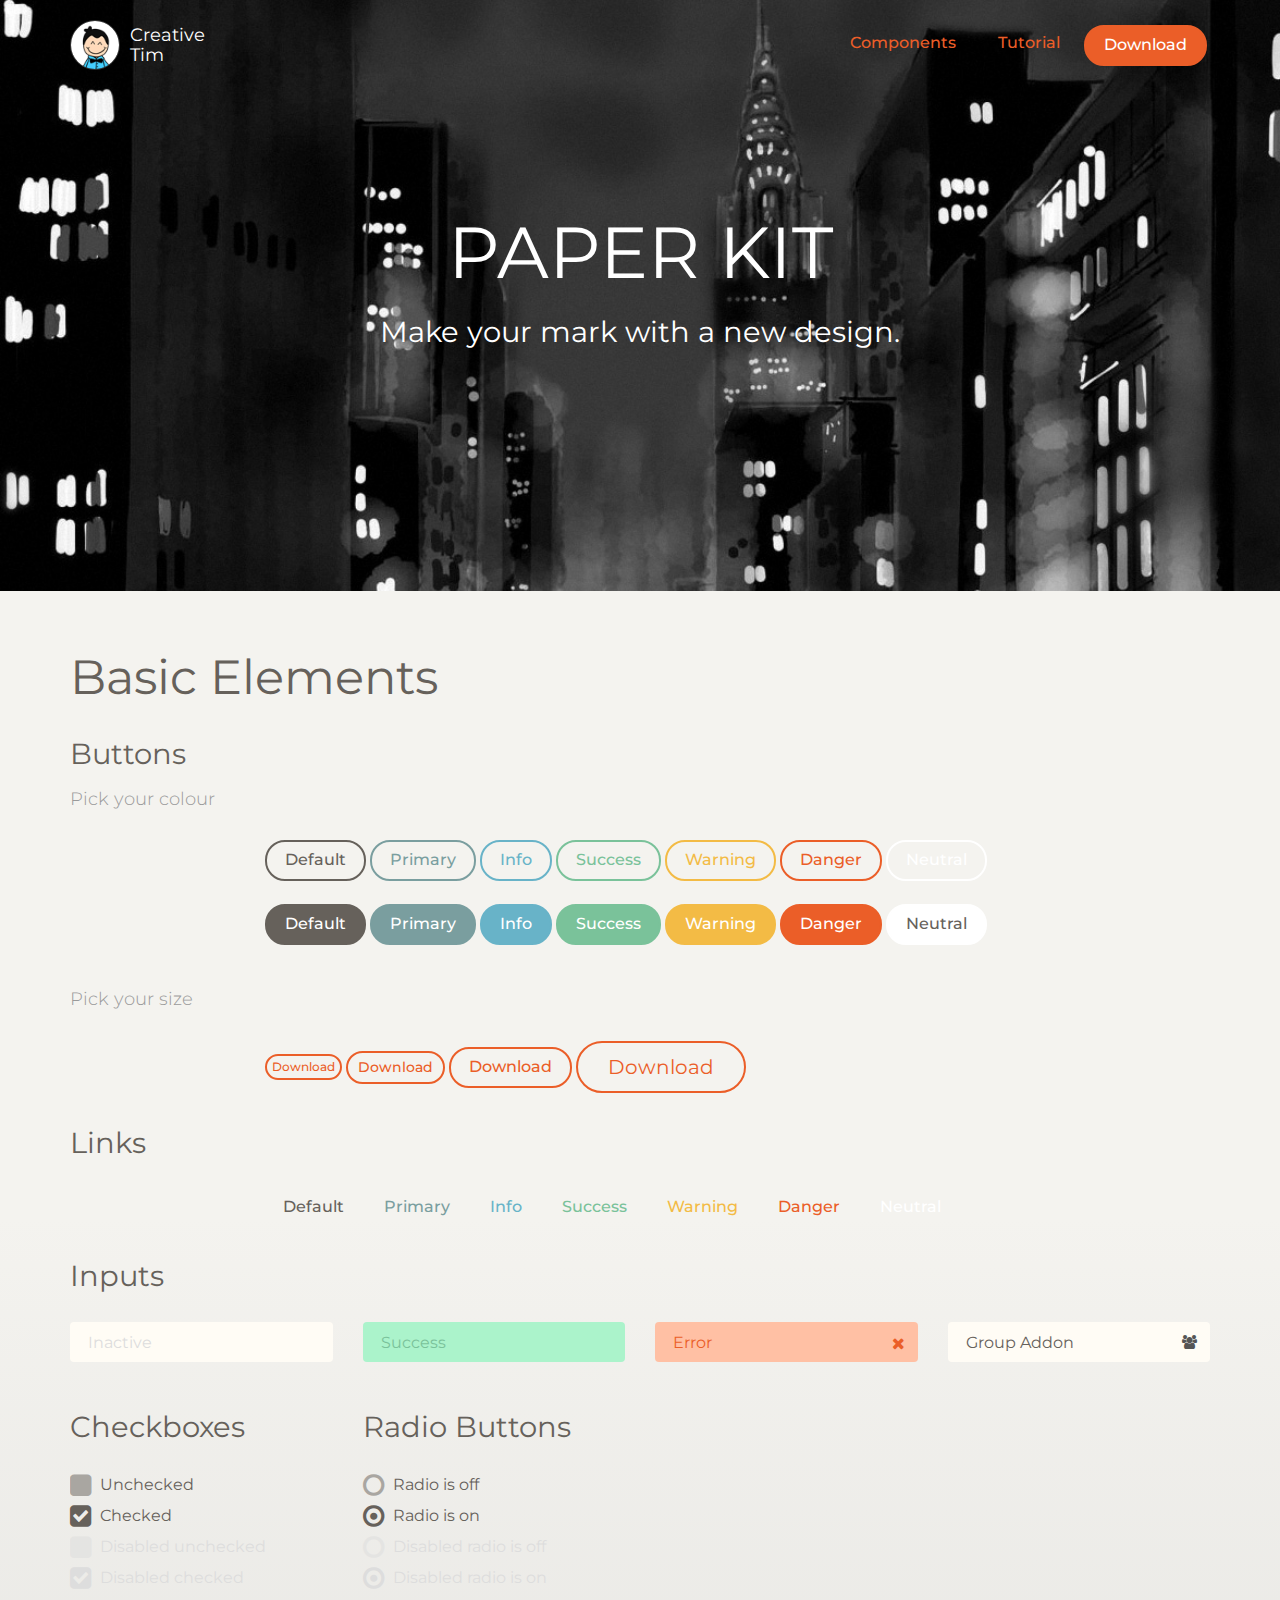
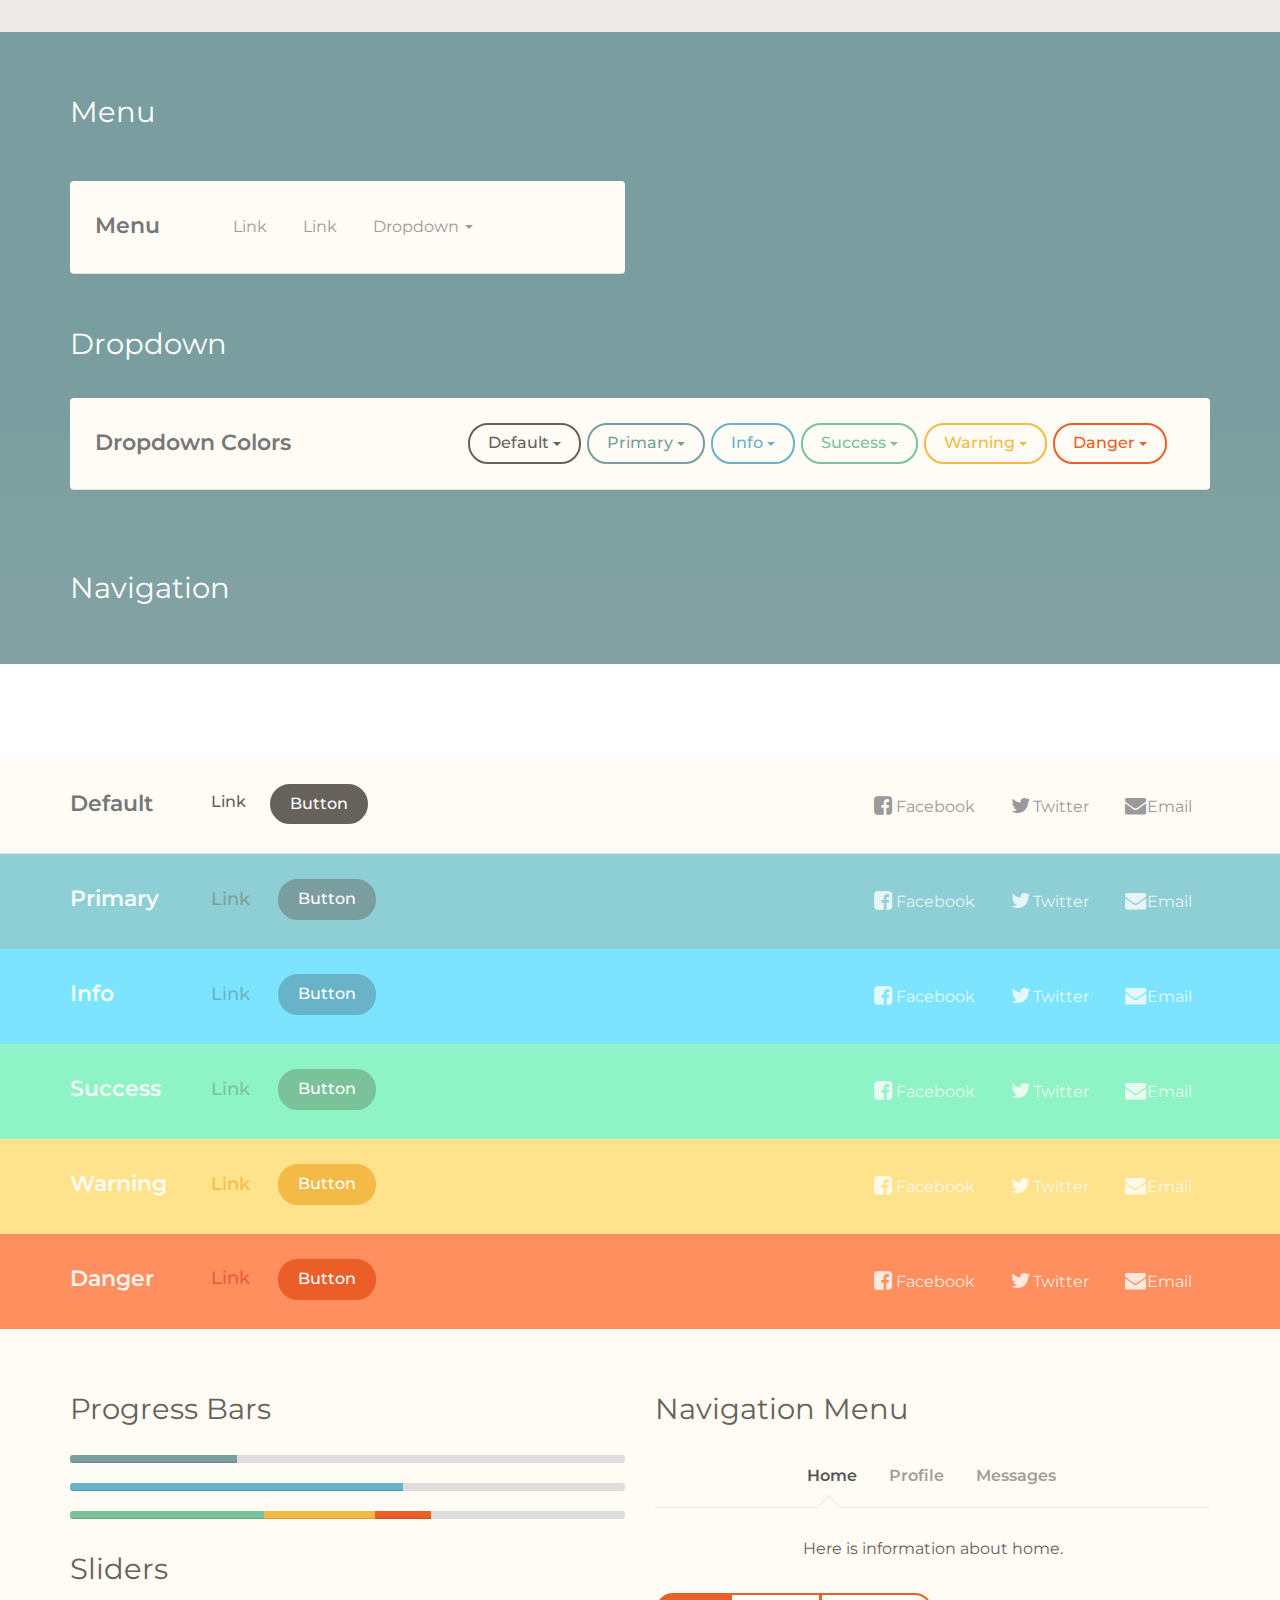
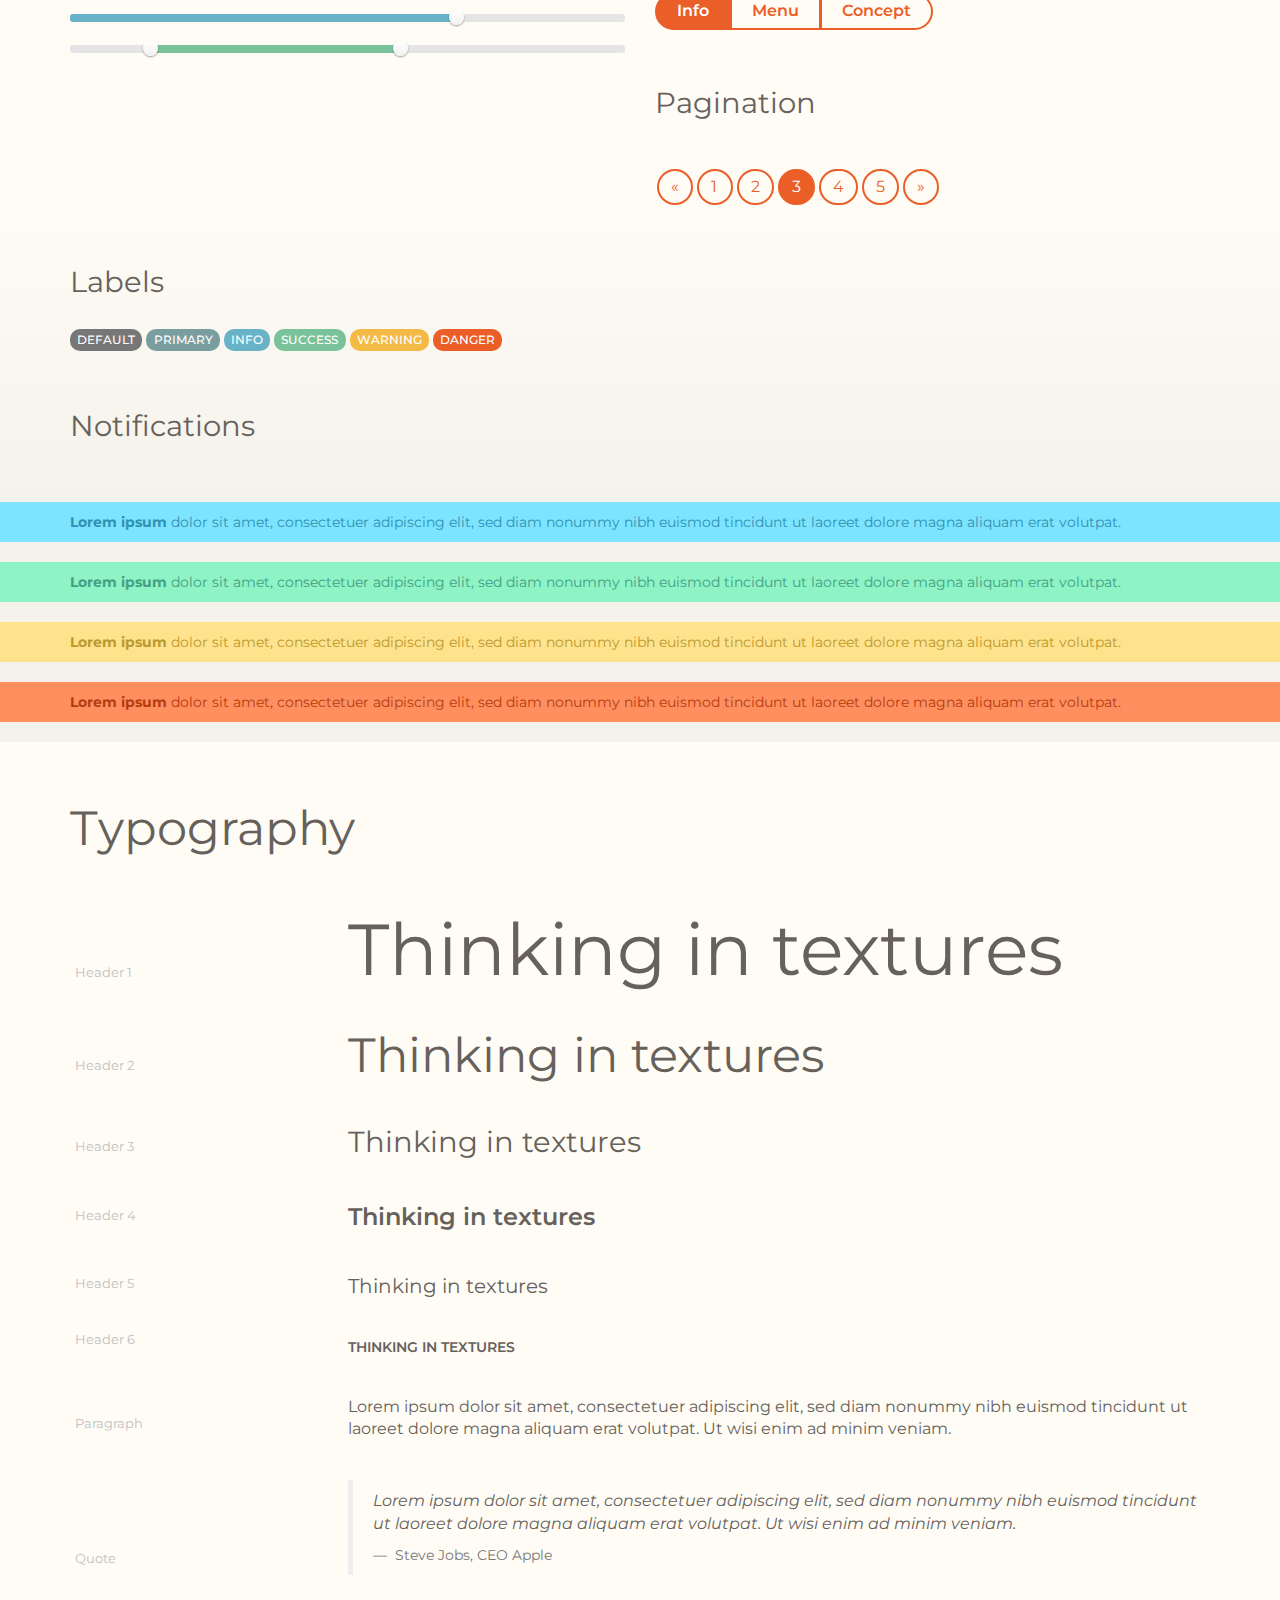
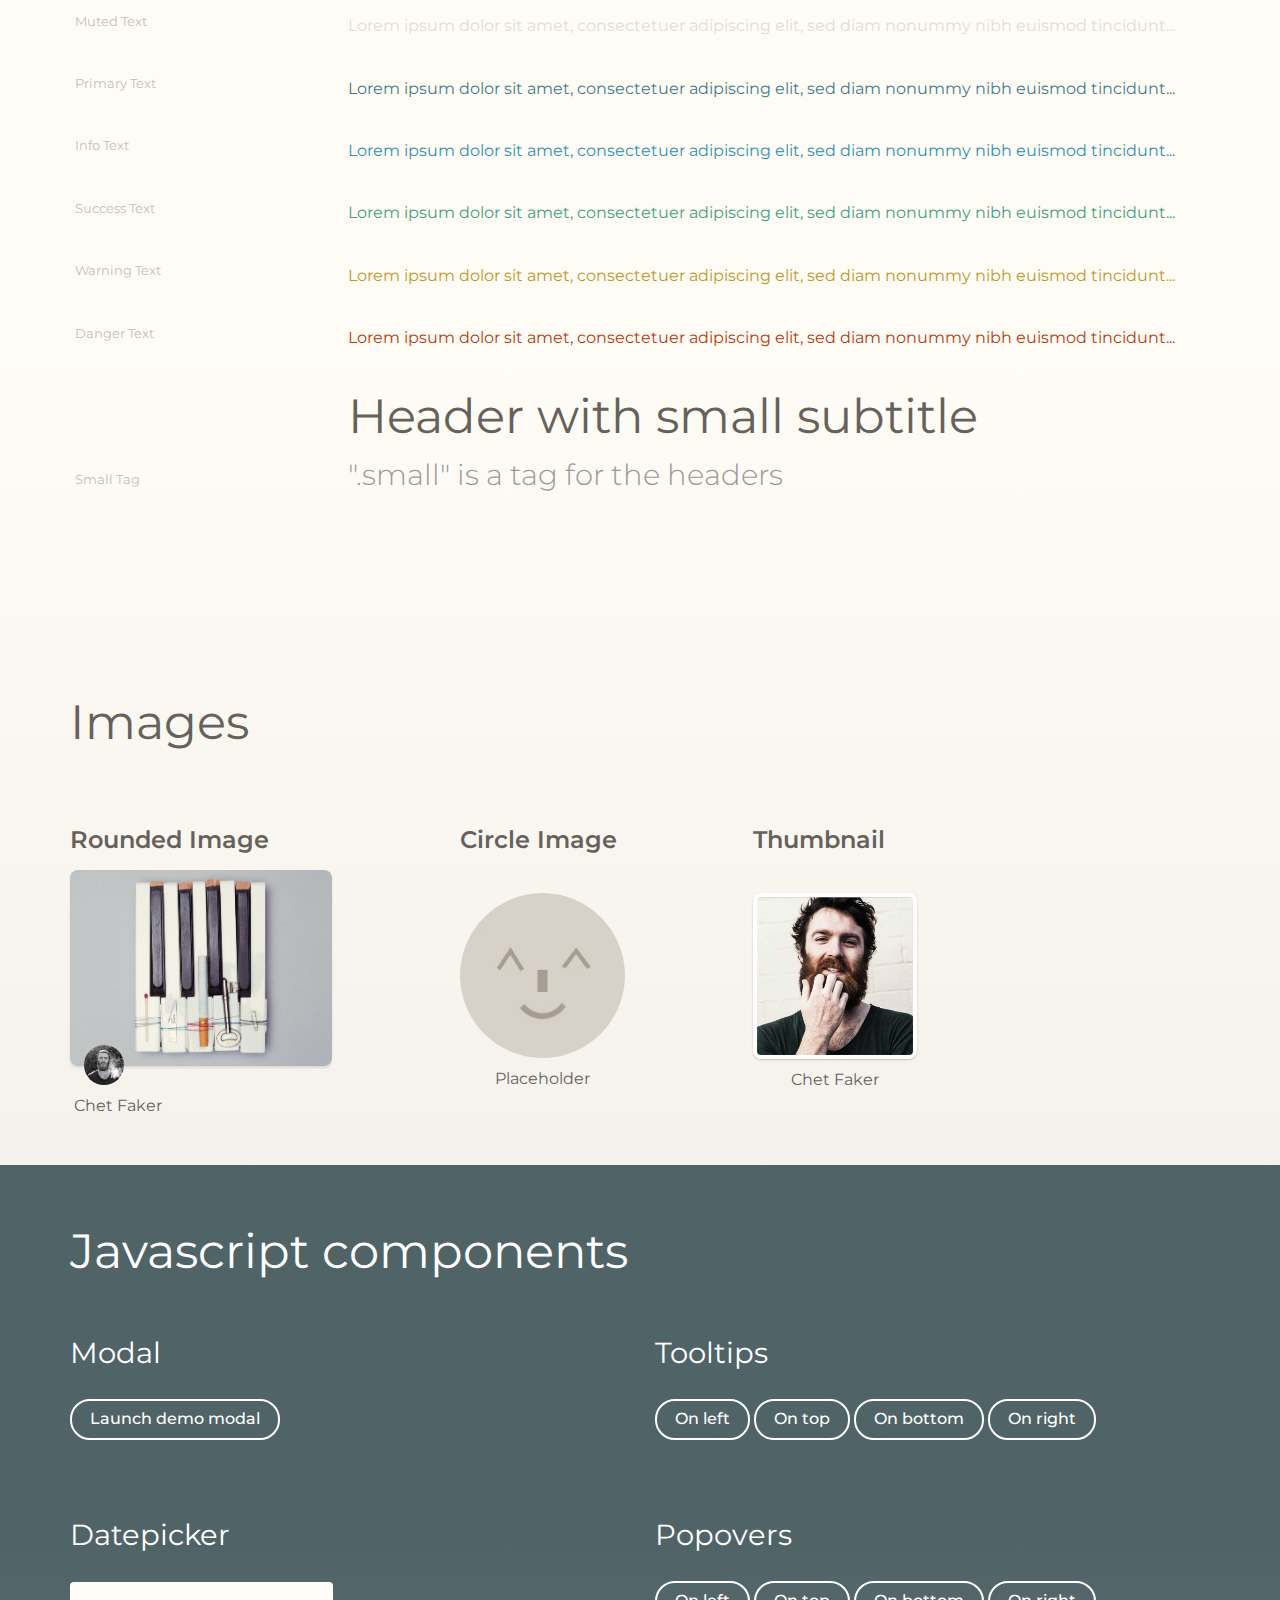
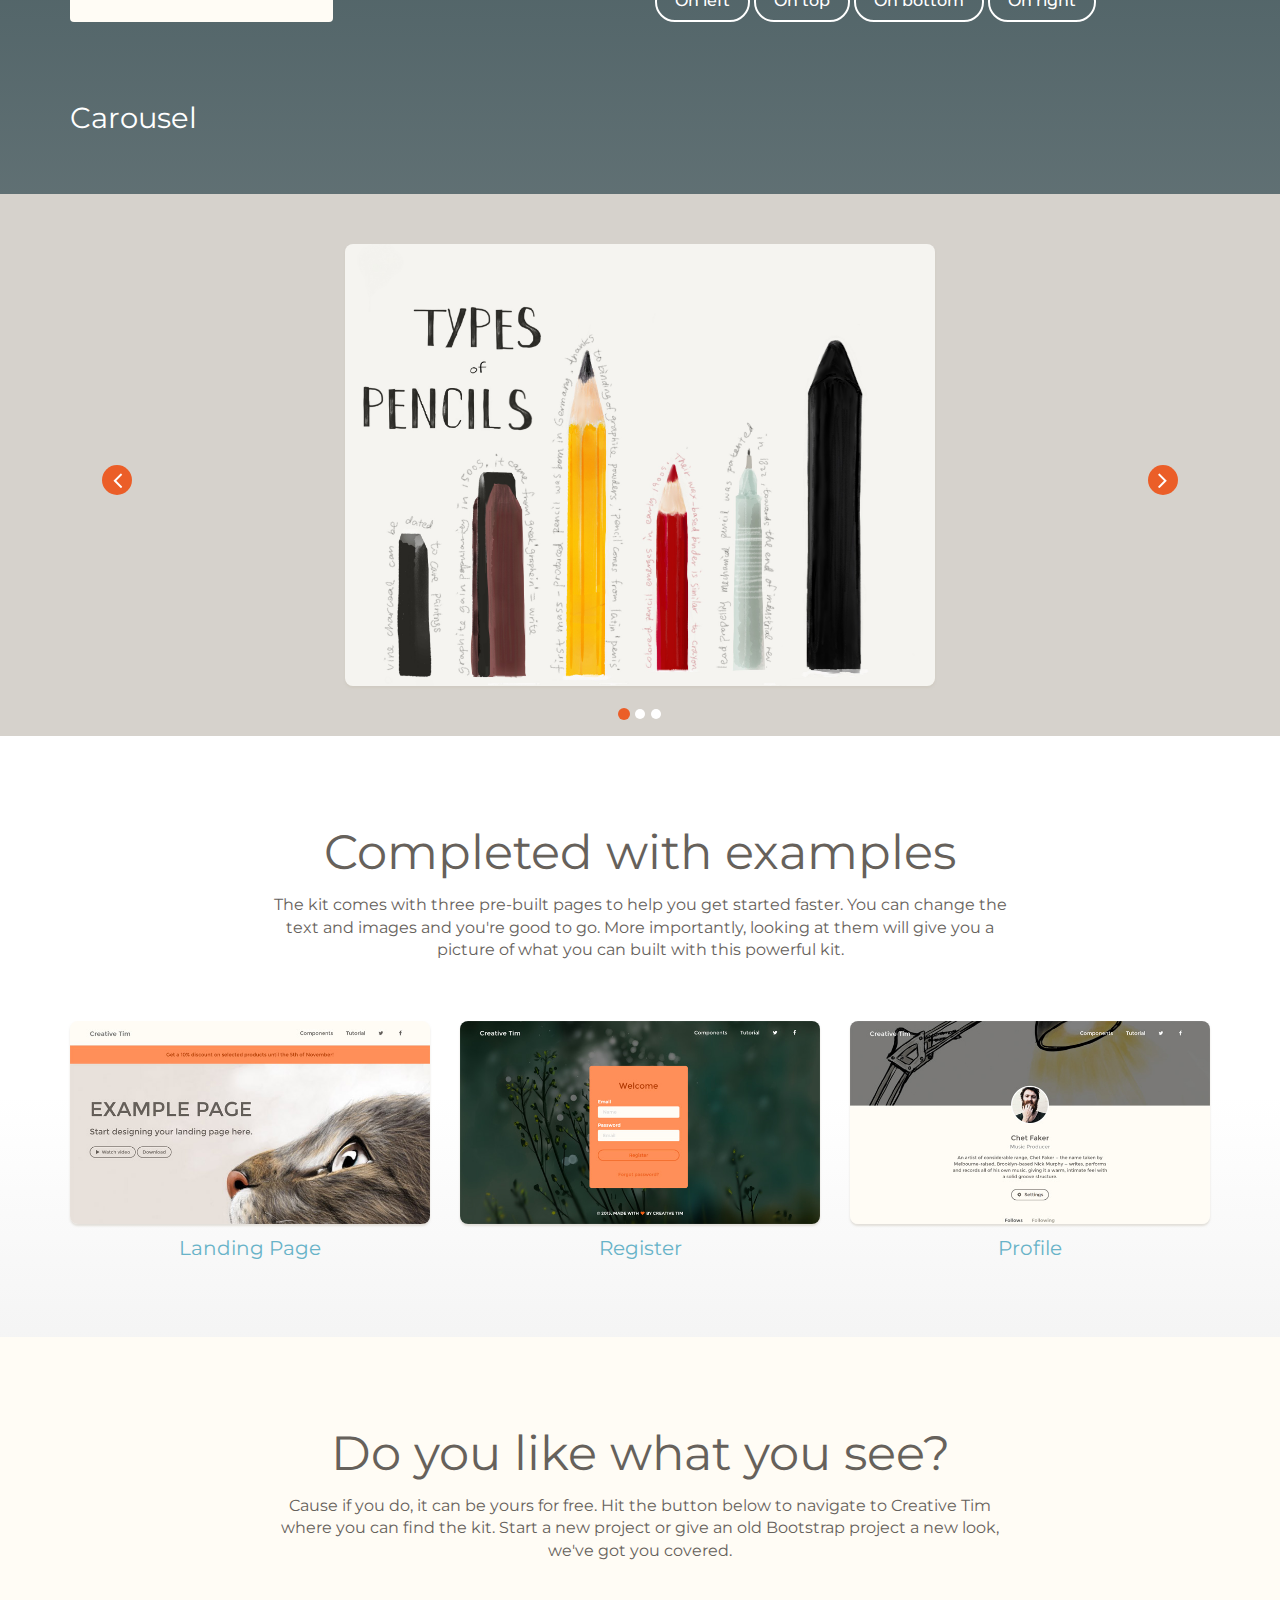
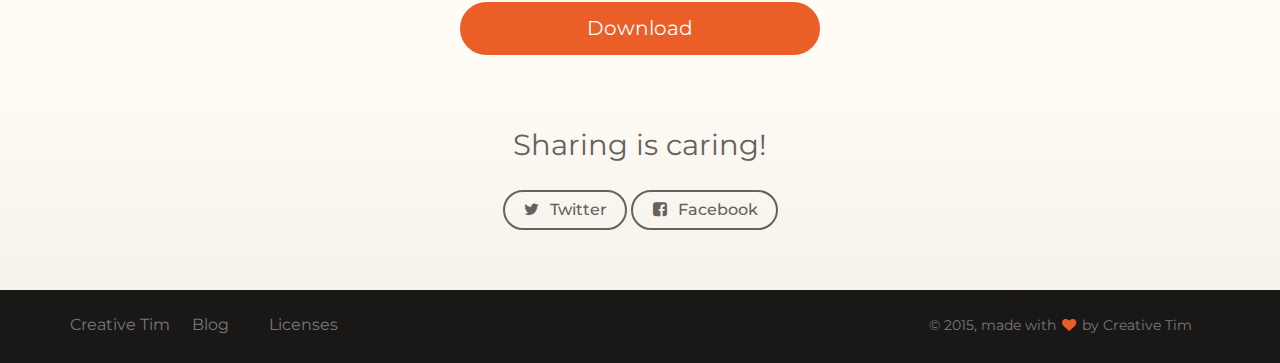
==== gg.html @ 38c0f1c1 "Add files via upload" ====
<!doctype html>
<html lang="en">
<head>
	<meta charset="utf-8" />
	<link rel="icon" type="image/png" href="assets/paper_img/favicon.ico">
	<meta http-equiv="X-UA-Compatible" content="IE=edge,chrome=1" />
	
	<title>Paper Kit by Creative Tim</title>

	<meta content='width=device-width, initial-scale=1.0, maximum-scale=1.0, user-scalable=0' name='viewport' />
    <meta name="viewport" content="width=device-width" />
    
    <link href="bootstrap3/css/bootstrap.css" rel="stylesheet" />
    <link href="assets/css/ct-paper.css" rel="stylesheet"/>
    <link href="assets/css/demo.css" rel="stylesheet" /> 
        
    <!--     Fonts and icons     -->
    <link href="http://maxcdn.bootstrapcdn.com/font-awesome/4.2.0/css/font-awesome.min.css" rel="stylesheet">
    <link href='http://fonts.googleapis.com/css?family=Montserrat' rel='stylesheet' type='text/css'>
    <link href='http://fonts.googleapis.com/css?family=Open+Sans:400,300' rel='stylesheet' type='text/css'>
      
</head>
<body>
<nav class="navbar navbar-ct-transparent" role="navigation-demo" id="demo-navbar">
  <div class="container">
    <!-- Brand and toggle get grouped for better mobile display -->
    <div class="navbar-header">
      <button type="button" class="navbar-toggle" data-toggle="collapse" data-target="#navigation-example-2">
        <span class="sr-only">Toggle navigation</span>
        <span class="icon-bar"></span>
        <span class="icon-bar"></span>
        <span class="icon-bar"></span>
      </button>
      <a href="http://www.creative-tim.com">
           <div class="logo-container">
                <div class="logo">
                    <img src="assets/paper_img/new_logo.png" alt="Creative Tim Logo">
                </div>
                <div class="brand">
                    Creative Tim
                </div>
            </div>
      </a>
    </div>

<!-- Collect the nav links, forms, and other content for toggling -->
    <div class="collapse navbar-collapse" id="navigation-example-2">
      <ul class="nav navbar-nav navbar-right">
          <li>
            <a href="components.html" class="btn btn-danger btn-simple">Components</a>
          </li>
          <li>
            <a href="tutorial.html" class="btn btn-danger btn-simple">Tutorial</a>
          </li>
          <li>
            <a href="http://www.creative-tim.com/product/paper-kit" target="_blank" class="btn btn-danger btn-fill">Download</a>
          </li>
       </ul>
    </div><!-- /.navbar-collapse -->
  </div><!-- /.container-->
</nav>         


<div class="wrapper">
    <div class="demo-header demo-header-image">
            <div class="motto">
                <h1 class="title-uppercase">Paper Kit</h1>
                <h3>Make your mark with a new design.</h3>
            </div>
    </div>
    
    <div class="main">
        <div class="section">
         <div class="container tim-container">
            <div class="tim-title">
                <h2>Basic Elements</h2>
            </div>
            
            <div id="buttons">
                    <div class="tim-title">
                        <h3>Buttons <br />
                            <small> Pick your colour </small>
                        </h3>
                    </div>
                    <div class="row">
                        <div class="col-md-8 col-md-offset-2">
                            <button href="#fakelink" class="btn">Default</button>
                            <button href="#fakelink" class="btn btn-primary">Primary</button>
                            <button href="#fakelink" class="btn btn-info">Info</button>
                            <button href="#fakelink" class="btn btn-success">Success</button>
                            <button href="#fakelink" class="btn btn-warning">Warning</button>
                            <button href="#fakelink" class="btn btn-danger">Danger</button>
                            <button href="#fakelink" class="btn btn-neutral">Neutral</button>
                        </div>
                    </div>
                    <br />
                    <div class="row">
                        <div class="col-md-8 col-md-offset-2">
                            <button href="#fakelink" class="btn btn-fill">Default</button>
                            <button href="#fakelink" class="btn btn-fill btn-primary">Primary</button>
                            <button href="#fakelink" class="btn btn-fill btn-info">Info</button>
                            <button href="#fakelink" class="btn btn-fill btn-success">Success</button>
                            <button href="#fakelink" class="btn btn-fill btn-warning">Warning</button>
                            <button href="#fakelink" class="btn btn-fill btn-danger">Danger</button>
                            <button href="#fakelink" class="btn btn-fill btn-neutral">Neutral</button>
                        </div>
                    </div>
                    <div class="tim-title">
                        <h3><small>Pick your size</small></h3>
                    </div>
                    <div class="row">
                        <div class="col-md-8 col-md-offset-2">
                            <button href="#fakelink" class="btn btn-danger btn-xs">Download</button>
                            <button href="#fakelink" class="btn btn-danger btn-sm">Download</button>
                            <button href="#fakelink" class="btn btn-danger">Download</button>
                            <button href="#fakelink" class="btn btn-danger btn-lg">Download</button>
                        </div>
                    </div>
                    <div class="tim-title">
                        <h3>Links</h3>
                    </div>
                    <div class="row">
                        <div class="col-md-8 col-md-offset-2">
                            <button href="#fakelink" class="btn btn-simple">Default</button>
                            <button href="#fakelink" class="btn btn-simple btn-primary">Primary</button>
                            <button href="#fakelink" class="btn btn-simple btn-info">Info</button>
                            <button href="#fakelink" class="btn btn-simple btn-success">Success</button>
                            <button href="#fakelink" class="btn btn-simple btn-warning">Warning</button>
                            <button href="#fakelink" class="btn btn-simple btn-danger">Danger</button>
                            <button href="#fakelink" class="btn btn-simple btn-neutral">Neutral</button>
                        </div>
                    </div>              
            </div>
        <!-- end buttons div -->
        
            <div id="inputs">
                <div class="tim-title">
                    <h3>Inputs</h3>
                </div>
                
                 <div class="row">
                        <div class="col-sm-3">
                    	<div class="form-group">
            	        	<input type="text" value="" placeholder="Inactive" class="form-control" />
                    	</div>          
                    </div>
                    <div class="col-sm-3">
                      <div class="form-group has-success">
                        <input type="text" value="Success" class="form-control" />
                      </div>
                    </div>
                    
                    <div class="col-sm-3">
                      <div class="form-group has-error has-feedback">
                        <input type="text" value="Error" class="form-control" />
                        <span class="fa fa-times form-control-feedback"></span>
                      </div>
                    </div>
        
                    <div class="col-sm-3">
                    	<div class="input-group">
                    	<!-- 	   Since the css properties cannot check the previous sibling of an element and for the design consistency we recommend to use the "input-group-addon" after the "form-control" like in this example -->
                          <input type="text" value="Group Addon" class="form-control">
                          <span class="input-group-addon"><i class="fa fa-group"></i></span>
                        </div>       
                    </div>
                  </div> <!-- end row -->

                <div class="row">
                    <div class="col-sm-3">
                        <div class="tim-title">
                            <h3>Checkboxes</h3>
                        </div>
                        
                          <label class="checkbox" for="checkbox1">
                            <input type="checkbox" value="" id="checkbox1" data-toggle="checkbox">
                            Unchecked
                          </label>
                          <label class="checkbox" for="checkbox2">
                            <input type="checkbox" value="" id="checkbox2" data-toggle="checkbox" checked>
                            Checked
                          </label>
                          <label class="checkbox" for="checkbox3">
                            <input type="checkbox" value="" id="checkbox3" data-toggle="checkbox" disabled>
                            Disabled unchecked
                          </label>
                          <label class="checkbox" for="checkbox4">
                            <input type="checkbox" value="" id="checkbox4" data-toggle="checkbox" disabled checked>
                            Disabled checked
                          </label>
                    </div>
                    
                    <div class="col-sm-3">
                        <div class="tim-title">
                            <h3>Radio Buttons</h3>
                        </div>
                        
                           <label class="radio">
                            <input type="radio" name="optionsRadios" data-toggle="radio" id="optionsRadios1" value="option1">
                            <i></i>Radio is off
                          </label>
                          <label class="radio">
                            <input type="radio" name="optionsRadios" data-toggle="radio" id="optionsRadios2" value="option1" checked>
                            <i></i>Radio is on
                          </label>
                
                          <label class="radio">
                            <input type="radio" name="optionsRadiosDisabled" data-toggle="radio" id="optionsRadios3" value="option2" disabled>
                            <i></i>Disabled radio is off
                          </label>
                          <label class="radio">
                            <input type="radio" name="optionsRadiosDisabled" data-toggle="radio" id="optionsRadios4" value="option2" checked disabled>
                            <i></i>Disabled radio is on
                          </label>
                        
                    </div>      
                </div><!--  end row -->
        
            </div><!--  end inputs -->
            
         </div>
        </div>
    </div>
    
    <div class="section section-light-blue">
            <div class="container">
                <div id="menu-dropdown">
                <div class="row">
                    <div class="col-md-6">
                        <div class="tim-title">
                            <h3>Menu</h3>
                        </div>
                        <br>
                    
                        <div id="navbar">
                            <nav class="navbar navbar-default">
                              <div class="container-fluid">
                                <!-- Brand and toggle get grouped for better mobile display -->
                                <div class="navbar-header">
                                  <button type="button" class="navbar-toggle" data-toggle="collapse" data-target="#bs-example-navbar-collapse-1">
                                    <span class="sr-only">Toggle navigation</span>
                                    <span class="icon-bar"></span>
                                    <span class="icon-bar"></span>
                                    <span class="icon-bar"></span>
                                  </button>
                                  <a class="navbar-brand" href="#">Menu</a>
                                </div>
                            
                                <!-- Collect the nav links, forms, and other content for toggling -->
                                <div class="collapse navbar-collapse" id="bs-example-navbar-collapse-1">
                                  <ul class="nav navbar-nav">
                                    <li class="active"><a href="#">Link</a></li>
                                    <li><a href="#">Link</a></li>
                                    <li class="dropdown">
                                      <a href="#" class="dropdown-toggle" data-toggle="dropdown">Dropdown <b class="caret"></b></a>
<!--                                  You can add classes for different colours on the next element -->
                                      <ul class="dropdown-menu dropdown-menu-right">
                                        <li class="dropdown-header">Dropdown header</li>
                                        <li><a href="#">Action</a></li>
                                        <li><a href="#">Another action</a></li>
                                        <li><a href="#">Something else here</a></li>
                                        <li class="divider"></li>
                                        <li><a href="#">Separated link</a></li>
                                        <li class="divider"></li>
                                        <li><a href="#">One more separated link</a></li>
                                      </ul>
                                    </li>
                                  </ul>
                                </div><!-- /.navbar-collapse -->
                              </div><!-- /.container-fluid -->
                            </nav>
                        
                        </div><!--  end navbar -->

                    </div>
                    <div class="col-md-6">
                    </div>
                </div> <!-- end row -->
                
                <div class="tim-title">
                    <h3>Dropdown</h3>
                    <br />
                        <div id="navbar-dropdown">
                            <nav class="navbar navbar-default">
                              <div class="container-fluid">
                                <!-- Brand and toggle get grouped for better mobile display -->
                                <div class="navbar-header">
                                  <button type="button" class="navbar-toggle" data-toggle="collapse" data-target="#bs-example-navbar-collapse-1">
                                    <span class="sr-only">Toggle navigation</span>
                                    <span class="icon-bar"></span>
                                    <span class="icon-bar"></span>
                                    <span class="icon-bar"></span>
                                  </button>
                                  <a class="navbar-brand" href="#">Dropdown Colors</a>
                                </div>
                            
                                <!-- Collect the nav links, forms, and other content for toggling -->
                                <div class="collapse navbar-collapse" id="bs-example-navbar-collapse-1">
                                  <ul class="nav navbar-nav pull-right">
<!--                                       default dropdown -->
                                    <li class="dropdown">
                                      <buttonn href="#" class="dropdown-toggle btn" data-toggle="dropdown">Default <b class="caret"></b></button>
<!--                                  You can add classes for different colours on the next element -->
                                      <ul class="dropdown-menu dropdown-menu-right">
                                        <li class="dropdown-header">Dropdown header</li>
                                        <li><a href="#">Action</a></li>
                                        <li><a href="#">Another action</a></li>
                                        <li><a href="#">Something else here</a></li>
                                        <li class="divider"></li>
                                        <li><a href="#">Separated link</a></li>
                                        <li class="divider"></li>
                                        <li><a href="#">One more separated link</a></li>
                                      </ul>
                                    </li>
<!--                                       primary dropdown -->
                                    <li class="dropdown">
                                      <button href="#" class="dropdown-toggle btn btn-primary" data-toggle="dropdown">Primary <b class="caret"></b></button>
<!--                                  You can add classes for different colours on the next element -->
                                      <ul class="dropdown-menu dropdown-primary dropdown-menu-right">
                                        <li class="dropdown-header">Dropdown header</li>
                                        <li><a href="#">Action</a></li>
                                        <li><a href="#">Another action</a></li>
                                        <li><a href="#">Something else here</a></li>
                                        <li class="divider"></li>
                                        <li><a href="#">Separated link</a></li>
                                        <li class="divider"></li>
                                        <li><a href="#">One more separated link</a></li>
                                      </ul>
                                    </li>
<!--                                       info dropdown -->
                                    <li class="dropdown">
                                      <button href="#" class="dropdown-toggle btn btn-info" data-toggle="dropdown">Info <b class="caret"></b></button>
<!--                                  You can add classes for different colours on the next element -->
                                      <ul class="dropdown-menu dropdown-info dropdown-menu-right">
                                        <li class="dropdown-header">Dropdown header</li>
                                        <li><a href="#">Action</a></li>
                                        <li><a href="#">Another action</a></li>
                                        <li><a href="#">Something else here</a></li>
                                        <li class="divider"></li>
                                        <li><a href="#">Separated link</a></li>
                                        <li class="divider"></li>
                                        <li><a href="#">One more separated link</a></li>
                                      </ul>
                                    </li>
<!--                                       success dropdown -->
                                    <li class="dropdown">
                                      <button href="#" class="dropdown-toggle btn btn-success" data-toggle="dropdown">Success <b class="caret"></b></button>
<!--                                  You can add classes for different colours on the next element -->
                                      <ul class="dropdown-menu dropdown-success dropdown-menu-right">
                                        <li class="dropdown-header">Dropdown header</li>
                                        <li><a href="#">Action</a></li>
                                        <li><a href="#">Another action</a></li>
                                        <li><a href="#">Something else here</a></li>
                                        <li class="divider"></li>
                                        <li><a href="#">Separated link</a></li>
                                        <li class="divider"></li>
                                        <li><a href="#">One more separated link</a></li>
                                      </ul>
                                    </li>
<!--                                       warning dropdown -->
                                    <li class="dropdown">
                                      <button href="#" class="dropdown-toggle btn btn-warning" data-toggle="dropdown">Warning <b class="caret"></b></button>
<!--                                  You can add classes for different colours on the next element -->
                                      <ul class="dropdown-menu dropdown-warning dropdown-menu-right">
                                        <li class="dropdown-header">Dropdown header</li>
                                        <li><a href="#">Action</a></li>
                                        <li><a href="#">Another action</a></li>
                                        <li><a href="#">Something else here</a></li>
                                        <li class="divider"></li>
                                        <li><a href="#">Separated link</a></li>
                                        <li class="divider"></li>
                                        <li><a href="#">One more separated link</a></li>
                                      </ul>
                                    </li>
<!--                                       danger dropdown -->
                                    <li class="dropdown">
                                      <button href="#" class="dropdown-toggle btn btn-danger" data-toggle="dropdown">Danger <b class="caret"></b></button>
<!--                                  You can add classes for different colours on the next element -->
                                      <ul class="dropdown-menu dropdown-danger dropdown-menu-right">
                                        <li class="dropdown-header">Dropdown header</li>
                                        <li><a href="#">Action</a></li>
                                        <li><a href="#">Another action</a></li>
                                        <li><a href="#">Something else here</a></li>
                                        <li class="divider"></li>
                                        <li><a href="#">Separated link</a></li>
                                        <li class="divider"></li>
                                        <li><a href="#">One more separated link</a></li>
                                      </ul>
                                    </li>                                    
                                    
                                  </ul>
                                </div><!-- /.navbar-collapse -->
                              </div><!-- /.container-fluid -->
                            </nav>
                        
                        </div><!--  end navbar -->
                </div>
                <br />
                <div class="tim-title">
                    <h3>Navigation</h3>
                </div>
            </div> <!-- end menu-dropdown -->

            </div>                  
    </div>
</div>
    <div id="navbar-full">
        <div id="navbar">
            <div class="navigation-example">
<!--                 transparent navbar -->
                <nav class="navbar navbar-ct-transparent" role="navigation-demo">
                  <div class="container">
                    <!-- Brand and toggle get grouped for better mobile display -->
                    <div class="navbar-header">
                      <button type="button" class="navbar-toggle" data-toggle="collapse" data-target="#navigation-example-2">
                        <span class="sr-only">Toggle navigation</span>
                        <span class="icon-bar"></span>
                        <span class="icon-bar"></span>
                        <span class="icon-bar"></span>
                      </button>
                      <a class="navbar-brand" href="#">Transparent</a>
                    </div>
                
                <!-- Collect the nav links, forms, and other content for toggling -->
                    <div class="collapse navbar-collapse" id="navigation-example-2">
                      <ul class="nav navbar-nav navbar-right">
                            <li>
                                <a href="#">
                                    <i class="fa fa-facebook-square"></i>
                                    Facebook
                                </a>
                            </li>
                            <li>
                                <a href="#">
                                    <i class="fa fa-twitter"></i>
                                    Twitter
                                </a>
                            </li>
                            <li>
                                <a href="#">
                                    <i class="fa fa-envelope"></i> 
                                    Email
                                </a>
                            </li>
                       </ul>
                    </div><!-- /.navbar-collapse -->
                  </div><!-- /.container-->
                </nav> 
                     
<!--                  default navbar -->
                <nav class="navbar navbar-default" role="navigation-demo">
                  <div class="container">
                    <!-- Brand and toggle get grouped for better mobile display -->
                    <div class="navbar-header">
                      <button type="button" class="navbar-toggle" data-toggle="collapse" data-target="#navigation-example-2">
                        <span class="sr-only">Toggle navigation</span>
                        <span class="icon-bar"></span>
                        <span class="icon-bar"></span>
                        <span class="icon-bar"></span>
                      </button>
                      <a class="navbar-brand" href="#">Default</a>
                    </div>
                
                <!-- Collect the nav links, forms, and other content for toggling -->
                    <div class="collapse navbar-collapse" id="navigation-example-2">
                      <ul class="nav navbar-nav">
                        <li>
                            <a href="#" class="btn btn-simple">Link</a>
                        </li>
                        <li>
                            <a href="#" target="_blank" class="btn btn-fill">Button</a>
                        </li>
                      </ul>
                      <ul class="nav navbar-nav navbar-right">
                            <li>
                                <a href="#">
                                    <i class="fa fa-facebook-square"></i>
                                    Facebook
                                </a>
                            </li>
                            <li>
                                <a href="#">
                                    <i class="fa fa-twitter"></i>
                                    Twitter
                                </a>
                            </li>
                            <li>
                                <a href="#">
                                    <i class="fa fa-envelope"></i> 
                                    Email
                                </a>
                            </li>
                       </ul>
                    </div><!-- /.navbar-collapse -->
                  </div><!-- /.container-->
                </nav>         
   
<!--                  primary navbar -->
                <nav class="navbar navbar-ct-primary" role="navigation-demo">
                  <div class="container">
                    <!-- Brand and toggle get grouped for better mobile display -->
                    <div class="navbar-header">
                      <button type="button" class="navbar-toggle" data-toggle="collapse" data-target="#navigation-example-2">
                        <span class="sr-only">Toggle navigation</span>
                        <span class="icon-bar"></span>
                        <span class="icon-bar"></span>
                        <span class="icon-bar"></span>
                      </button>
                      <a class="navbar-brand" href="#">Primary</a>
                    </div>
                
                <!-- Collect the nav links, forms, and other content for toggling -->
                    <div class="collapse navbar-collapse" id="navigation-example-2">
                    <ul class="nav navbar-nav">
                        <a href="#" class="btn btn-primary btn-simple">Link</a>
                        <a href="#" target="_blank" class="btn btn-primary btn-fill">Button</a>

                    </ul>
                      <ul class="nav navbar-nav navbar-right">
                            <li>
                                <a href="#">
                                    <i class="fa fa-facebook-square"></i>
                                    Facebook
                                </a>
                            </li>
                            <li>
                                <a href="#">
                                    <i class="fa fa-twitter"></i>
                                    Twitter
                                </a>
                            </li>
                            <li>
                                <a href="#">
                                    <i class="fa fa-envelope"></i> 
                                    Email
                                </a>
                            </li>
                       </ul>
                    </div><!-- /.navbar-collapse -->
                  </div><!-- /.container-->
                </nav>         

<!--                     info navbar -->
                <nav class="navbar navbar-ct-info" role="navigation-demo">
                  <div class="container">
                    <!-- Brand and toggle get grouped for better mobile display -->
                    <div class="navbar-header">
                      <button type="button" class="navbar-toggle" data-toggle="collapse" data-target="#navigation-example-2">
                        <span class="sr-only">Toggle navigation</span>
                        <span class="icon-bar"></span>
                        <span class="icon-bar"></span>
                        <span class="icon-bar"></span>
                      </button>
                      <a class="navbar-brand" href="#">Info</a>
                    </div>
                
                <!-- Collect the nav links, forms, and other content for toggling -->
                    <div class="collapse navbar-collapse" id="navigation-example-2">
                    <ul class="nav navbar-nav">
                        <a href="#" class="btn btn-info btn-simple">Link</a>
                        <a href="#" target="_blank" class="btn btn-info btn-fill">Button</a>
                      </ul>
                      <ul class="nav navbar-nav navbar-right">
                            <li>
                                <a href="#">
                                    <i class="fa fa-facebook-square"></i>
                                    Facebook
                                </a>
                            </li>
                            <li>
                                <a href="#">
                                    <i class="fa fa-twitter"></i>
                                    Twitter
                                </a>
                            </li>
                            <li>
                                <a href="#">
                                    <i class="fa fa-envelope"></i> 
                                    Email
                                </a>
                            </li>
                       </ul>
                    </div><!-- /.navbar-collapse -->
                  </div><!-- /.container-->
                </nav>         

<!--                     success navbar -->
                <nav class="navbar navbar-ct-success" role="navigation-demo">
                  <div class="container">
                    <!-- Brand and toggle get grouped for better mobile display -->
                    <div class="navbar-header">
                      <button type="button" class="navbar-toggle" data-toggle="collapse" data-target="#navigation-example-2">
                        <span class="sr-only">Toggle navigation</span>
                        <span class="icon-bar"></span>
                        <span class="icon-bar"></span>
                        <span class="icon-bar"></span>
                      </button>
                      <a class="navbar-brand" href="#">Success</a>
                    </div>
                
                <!-- Collect the nav links, forms, and other content for toggling -->
                    <div class="collapse navbar-collapse" id="navigation-example-2">
                    <ul class="nav navbar-nav">
                        <a href="#" class="btn btn-success btn-simple">Link</a>
                        <a href="#" target="_blank" class="btn btn-success btn-fill">Button</a>
                      </ul>
                      <ul class="nav navbar-nav navbar-right">
                            <li>
                                <a href="#">
                                    <i class="fa fa-facebook-square"></i>
                                    Facebook
                                </a>
                            </li>
                            <li>
                                <a href="#">
                                    <i class="fa fa-twitter"></i>
                                    Twitter
                                </a>
                            </li>
                            <li>
                                <a href="#">
                                    <i class="fa fa-envelope"></i> 
                                    Email
                                </a>
                            </li>
                       </ul>
                    </div><!-- /.navbar-collapse -->
                  </div><!-- /.container-->
                </nav>         

<!--                     warning navbar -->
                <nav class="navbar navbar-ct-warning" role="navigation-demo">
                  <div class="container">
                    <!-- Brand and toggle get grouped for better mobile display -->
                    <div class="navbar-header">
                      <button type="button" class="navbar-toggle" data-toggle="collapse" data-target="#navigation-example-2">
                        <span class="sr-only">Toggle navigation</span>
                        <span class="icon-bar"></span>
                        <span class="icon-bar"></span>
                        <span class="icon-bar"></span>
                      </button>
                      <a class="navbar-brand" href="#">Warning</a>
                    </div>
                
                <!-- Collect the nav links, forms, and other content for toggling -->
                    <div class="collapse navbar-collapse" id="navigation-example-2">
                    <ul class="nav navbar-nav">
                        <a href="#" class="btn btn-warning btn-simple">Link</a>
                        <a href="#" target="_blank" class="btn btn-warning btn-fill">Button</a>
                      </ul>
                      <ul class="nav navbar-nav navbar-right">
                            <li>
                                <a href="#">
                                    <i class="fa fa-facebook-square"></i>
                                    Facebook
                                </a>
                            </li>
                            <li>
                                <a href="#">
                                    <i class="fa fa-twitter"></i>
                                    Twitter
                                </a>
                            </li>
                            <li>
                                <a href="#">
                                    <i class="fa fa-envelope"></i> 
                                    Email
                                </a>
                            </li>
                       </ul>
                    </div><!-- /.navbar-collapse -->
                  </div><!-- /.container-->
                </nav>         

<!--                     danger navbar -->
                <nav class="navbar navbar-ct-danger" role="navigation-demo">
                  <div class="container">
                    <!-- Brand and toggle get grouped for better mobile display -->
                    <div class="navbar-header">
                      <button type="button" class="navbar-toggle" data-toggle="collapse" data-target="#navigation-example-2">
                        <span class="sr-only">Toggle navigation</span>
                        <span class="icon-bar"></span>
                        <span class="icon-bar"></span>
                        <span class="icon-bar"></span>
                      </button>
                      <a class="navbar-brand" href="#">Danger</a>
                    </div>
                
                <!-- Collect the nav links, forms, and other content for toggling -->
                    <div class="collapse navbar-collapse" id="navigation-example-2">
                    <ul class="nav navbar-nav">
                        <a href="#" class="btn btn-danger btn-simple">Link</a>
                        <a href="#" target="_blank" class="btn btn-danger btn-fill">Button</a>
                      </ul>
                      <ul class="nav navbar-nav navbar-right">
                            <li>
                                <a href="#">
                                    <i class="fa fa-facebook-square"></i>
                                    Facebook
                                </a>
                            </li>
                            <li>
                                <a href="#">
                                    <i class="fa fa-twitter"></i>
                                    Twitter
                                </a>
                            </li>
                            <li>
                                <a href="#">
                                    <i class="fa fa-envelope"></i> 
                                    Email
                                </a>
                            </li>
                       </ul>
                    </div><!-- /.navbar-collapse -->
                  </div><!-- /.container-->
                </nav>         



            </div><!--  navigation example -->
        </div> <!-- end #navbar -->
    </div> <!-- end navbar-full -->
<div class="wrapper">  
    <div class="main">
        <div class="section section-nude">
        <div class="container tim-container">
             <div id="sliders-navigation">
                <div class="row">
                    <div class="col-md-6">
                        <div class="tim-title">
                            <h3>Progress Bars</h3>
                        </div>
                        <div class="progress">
                          <div class="progress-bar" role="progressbar" aria-valuenow="60" aria-valuemin="0" aria-valuemax="100" style="width: 30%;">
                            <span class="sr-only">60% Complete</span>
                          </div>
                        </div>
                        <div class="progress">
                          <div class="progress-bar progress-bar-info" role="progressbar" aria-valuenow="60" aria-valuemin="0" aria-valuemax="100" style="width: 60%;">
                            <span class="sr-only">60% Complete</span>
                          </div>
                        </div>
                        <div class="progress">
                          <div class="progress-bar progress-bar-success" style="width: 35%">
                            <span class="sr-only">35% Complete (success)</span>
                          </div>
                          <div class="progress-bar progress-bar-warning" style="width: 20%">
                            <span class="sr-only">20% Complete (warning)</span>
                          </div>
                          <div class="progress-bar progress-bar-danger" style="width: 10%">
                            <span class="sr-only">10% Complete (danger)</span>
                          </div>
                        </div>
                        <div class="tim-title">
                            <h3>Sliders</h3>
                        </div>
                        <div id="slider-default" class="slider-info"></div>
                        <br>
                        <div id="slider-range" class="slider-success"></div>
                        
                    </div> <!-- progress bar -->
                    
                    <div class="col-md-6">
                         <div class="tim-title">
                            <h3>Navigation Menu</h3>
                        </div>    
<!--                         We added two wrappers with the classes "nav-tabs-navigation" and "nav-tabs-wrapper" so the name of the tabs can be aligned to the center of the container they're placed in -->
                        <div class="nav-tabs-navigation">
                            <div class="nav-tabs-wrapper">
                            <ul id="tabs" class="nav nav-tabs" data-tabs="tabs">
                                <li class="active"><a href="#home" data-toggle="tab">Home</a></li>
                                <li><a href="#profile" data-toggle="tab">Profile</a></li>
                                <li><a href="#messages" data-toggle="tab">Messages</a></li>
                            </ul>
                            </div>
                        </div>
                        <div id="my-tab-content" class="tab-content text-center">
                            <div class="tab-pane active" id="home">
                                <p>Here is information about home.</p>
                            </div>
                            <div class="tab-pane" id="profile">
                                <p>Here is your profile.</p>
                            </div>
                            <div class="tab-pane" id="messages">
                                <p>Here are your messages.</p>
                            </div>
                        </div>
                        <br />
                        
                        <ul class="nav nav-pills nav-pills-danger" role="tablist">
                              <li class="active">
                                <a href="#info" role="tab" data-toggle="tab">
                                     Info
                                </a>
                              </li>
                              <li>
                                <a href="#description" role="tab" data-toggle="tab">
                                     Menu
                                </a>
                              </li>
                              <li>
                                <a href="#concept" role="tab" data-toggle="tab">
                                     Concept
                                </a>
                              </li>
                        </ul>
                        <br />
                        <div class="tim-title">
                            <h3>Pagination</h3>
                        </div>  
                        <ul class="pagination pagination-danger"> 
                         <!--   color-classes: "pagination-primary", "pagination-info", "pagination-success", "pagination-warning", "pagination-danger"       
                         -->
                          <li><a href="javascript:void(0);">&laquo;</a></li>
                          <li><a href="javascript:void(0);">1</a></li>
                          <li><a href="javascript:void(0);">2</a></li>
                          <li class="active"><a href="javascript:void(0);">3</a></li>
                          <li><a href="javascript:void(0);">4</a></li>
                          <li><a href="javascript:void(0);">5</a></li>
                          <li><a href="javascript:void(0);">&raquo;</a></li>
                        </ul>      
                        
                    </div> <!-- navigation menu -->
                </div>
            </div><!--  end sliders-navigation -->
            
            
            <div id="labels-badges">
                <div class="row">
                    <div class="col-md-6">
                        <div class="tim-title">
                            <h3>Labels </h3>
                        </div>
                        <span class="label label-default">Default</span>
                        <span class="label label-primary">Primary</span>
                        <span class="label label-info">Info</span>
                        <span class="label label-success">Success</span>
                        <span class="label label-warning">Warning</span>
                        <span class="label label-danger">Danger</span>
                  
                    </div>
                    <div class="col-md-6">
                    </div>
                </div> <!-- end row -->
            </div> <!-- end labels-badges -->
            <br>
            <div class="tim-title">
                <h3>Notifications</h3>
            </div> 
            
        </div> <!-- end container -->
    
        </div>
    </div> <!-- end main -->
    
    <div id="notifications">
        <div class="alert alert-info">
            <div class="container">
            <b>Lorem ipsum</b> dolor sit amet, consectetuer adipiscing elit, sed diam nonummy nibh euismod tincidunt ut laoreet dolore magna aliquam erat volutpat.
            </div>
        </div>
        <div class="alert alert-success">
            <div class="container">
            <b>Lorem ipsum</b> dolor sit amet, consectetuer adipiscing elit, sed diam nonummy nibh euismod tincidunt ut laoreet dolore magna aliquam erat volutpat.
            </div>
        </div>
        <div class="alert alert-warning">
             <div class="container">
                 <b>Lorem ipsum</b> dolor sit amet, consectetuer adipiscing elit, sed diam nonummy nibh euismod tincidunt ut laoreet dolore magna aliquam erat volutpat.
            </div>
        </div>
        <div class="alert alert-danger">
             <div class="container">
                 <b>Lorem ipsum</b> dolor sit amet, consectetuer adipiscing elit, sed diam nonummy nibh euismod tincidunt ut laoreet dolore magna aliquam erat volutpat.
            </div>
        </div>
        <div class="clearfix"></div>
    </div><!--  end notifications -->    
            
    <div class="main">
        <div class="section section-nude">
            <div class="container tim-container">
                <div class="tim-title">
                    <h2>Typography</h2>
                </div>   
                <div id="typography">
                    <div class="row">
                        <div class="tim-typo">
                            <h1><span class="tim-note">Header 1</span>Thinking in textures </h1>
                        </div>
                        <div class="tim-typo">
                            <h2><span class="tim-note">Header 2</span>Thinking in textures</h2>
                        </div>
                        <div class="tim-typo">
                            <h3><span class="tim-note">Header 3</span>Thinking in textures</h3>
                        </div>
                        <div class="tim-typo">
                            <h4><span class="tim-note">Header 4</span>Thinking in textures</h4>
                        </div>
                        <div class="tim-typo">
                            <h5><span class="tim-note">Header 5</span>Thinking in textures</h5>
                        </div>
                         <div class="tim-typo">
                            <h6><span class="tim-note">Header 6</span>Thinking in textures</h6>
                        </div>
                        <div class="tim-typo">
                            <p><span class="tim-note">Paragraph</span>            
                                Lorem ipsum dolor sit amet, consectetuer adipiscing elit, sed diam nonummy nibh euismod tincidunt ut laoreet dolore magna aliquam erat volutpat. Ut wisi enim ad minim veniam.</p>
                        </div>
                        <div class="tim-typo">
                            <span class="tim-note">Quote</span>      
                            <blockquote> 
                             <p>
                             Lorem ipsum dolor sit amet, consectetuer adipiscing elit, sed diam nonummy nibh euismod tincidunt ut laoreet dolore magna aliquam erat volutpat. Ut wisi enim ad minim veniam.
                             </p>
                             <small>
                             Steve Jobs, CEO Apple
                             </small>
                            </blockquote>
                        </div>
                        
                        <div class="tim-typo">
                            <span class="tim-note">Muted Text</span>
                            <p class="text-muted">            
                            Lorem ipsum dolor sit amet, consectetuer adipiscing elit, sed diam nonummy nibh euismod tincidunt...                        </p>
                        </div> 
                        <div class="tim-typo">
                            <span class="tim-note">Primary Text</span>
                            <p class="text-primary">            
                            Lorem ipsum dolor sit amet, consectetuer adipiscing elit, sed diam nonummy nibh euismod tincidunt...                        </p>
                        </div> 
                        <div class="tim-typo">
                            <span class="tim-note">Info Text</span>
                            <p class="text-info">            
                            Lorem ipsum dolor sit amet, consectetuer adipiscing elit, sed diam nonummy nibh euismod tincidunt...                        </p>
                        </div> 
                        <div class="tim-typo">
                            <span class="tim-note">Success Text</span>
                            <p class="text-success">            
                            Lorem ipsum dolor sit amet, consectetuer adipiscing elit, sed diam nonummy nibh euismod tincidunt...                        </p>
                        </div> 
                        <div class="tim-typo">
                            <span class="tim-note">Warning Text</span>
                            <p class="text-warning">            
                            Lorem ipsum dolor sit amet, consectetuer adipiscing elit, sed diam nonummy nibh euismod tincidunt...
                            </p>
                        </div> 
                        <div class="tim-typo">
                            <span class="tim-note">Danger Text</span>
                            <p class="text-danger">            
                            Lorem ipsum dolor sit amet, consectetuer adipiscing elit, sed diam nonummy nibh euismod tincidunt...                        </p>
                        </div> 
                        <div class="tim-typo">
                            <h2><span class="tim-note">Small Tag</span>Header with small subtitle <br><small>".small" is a tag for the headers</small> </h2>
                        </div>                         
                    </div>
                </div> 
                <!--   end typography -->
                <div class="space"></div>
                <div id="images">
                     <div class="tim-title">
                        <h2>Images</h2>
                    </div>
                    <br>
                    <div class="row">
                        <div class="col-xs-8 col-sm-6 col-md-3">
                            <h4>Rounded Image</h4>
                            <img src="assets/paper_img/thinking_in_textures.png" alt="Rounded Image" class="img-rounded img-responsive">
                            <div class="img-details">
                                <div class="author">
                                    <img src="assets/paper_img/chet_faker_1.jpg" alt="Circle Image" class="img-circle img-no-padding img-responsive">
                                </div>
                                <p>Chet Faker</p>
                            </div>
                            
                        </div>
                        <div class="col-xs-6  col-sm-3 col-md-2 col-md-offset-1">
                            <h4>Circle Image</h4><br />
                            <img src="assets/paper_img/placeholder.jpg" alt="Circle Image" class="img-circle img-no-padding img-responsive">
                            <p class="text-center">Placeholder</p>
                        </div>
                        <div class="col-xs-6  col-sm-3 col-md-2 col-md-offset-1">
                            <h4>Thumbnail</h4><br />
                            <img src="assets/paper_img/chet_faker_2.jpg" alt="Thumbnail Image" class="img-thumbnail img-responsive">
                            <p class="text-center">Chet Faker</p>
                        </div>
                    </div>
                    <div class="row">
                    
                    </div>
                </div>  
            <!--   end images -->
            
            </div><!-- end container -->
        </div>
        <div class="section section-dark-blue">
            <div class="container">
                <div class="tim-title">
                    <h2>Javascript components</h2>
                </div>
            
                <div class="row" id="modals">
                    <div class="col-md-6">
                        <div class="tim-title">
                            <h3>Modal</h3>
                        </div>
                        
                        <!-- Button trigger modal, modals must be placed outside the global wrapper -->
                        <button class="btn btn-neutral" data-toggle="modal" data-target="#myModal">
                          Launch demo modal
                        </button>
                    </div>
                    <div class="col-md-6">
                        <div class="tim-title">
                            <h3>Tooltips</h3>
                        </div>
                        <button type="button" class="btn btn-neutral btn-tooltip" data-toggle="tooltip" data-placement="left" title="Tooltip on left">On left</button>
            
                        <button type="button" class="btn btn-neutral btn-tooltip" data-toggle="tooltip" data-placement="top" title="Tooltip on top">On top</button>
                        
                        <button type="button" class="btn btn-neutral btn-tooltip" data-toggle="tooltip" data-placement="bottom" title="Tooltip on bottom">On bottom</button>
                        
                        <button type="button" class="btn btn-neutral btn-tooltip" data-toggle="tooltip" data-placement="right" title="Tooltip on right">On right</button>
                    </div>
                    <div class="clearfix"></div><br><br>
                <!--     end tooltips -->
                <div class="col-md-6">
                    <div class="tim-title">
                        <h3>Datepicker</h3>
                    </div>
                    <div class="row">
                        <div class="col-md-6">
                            <input class="datepicker form-control" type="text"/>
                        </div>
                    </div>
                </div>
                 <div class="col-md-6">
                        <div class="tim-title">
                            <h3>Popovers</h3>
                        </div>
                        <button type="button" class="btn btn-neutral" data-toggle="popover" data-placement="left" title="Popover on left" data-content="Here will be some very useful information about his popover.<br> Here will be some very useful information about his popover." data-html="true">On left</button>
                        <button type="button" class="btn btn-neutral" data-toggle="popover" data-placement="top" title="Popover on top" data-content="Here will be some very useful information about his popover.">On top</button>
                        <button type="button" class="btn btn-neutral" data-toggle="popover" data-placement="bottom" title="Popover on bottom" data-content="Here will be some very useful information about his popover.">On bottom</button>
                        
                        <button type="button" class="btn btn-neutral" data-toggle="popover" data-placement="right" title="Popover on right" data-content="Here will be some very useful information about his popover.">On right</button>
                        
                    </div>
                    <div class="clearfix"></div><br><br>   
                </div><!--  end row -->
                
                <div class="tim-title">
                    <h3>Carousel</h3>
                </div>
            </div>
        </div>
    </div> <!-- end main -->
    
    <div id="carousel">
        <div id="carousel-example-generic" class="carousel slide" data-ride="carousel">
        <div class="carousel slide" data-ride="carousel">

              <!-- Indicators -->
              <ol class="carousel-indicators">
                <li data-target="#carousel-example-generic" data-slide-to="0" class="active"></li>
                <li data-target="#carousel-example-generic" data-slide-to="1"></li>
                <li data-target="#carousel-example-generic" data-slide-to="2"></li>
              </ol>
            
              <!-- Wrapper for slides -->
              <div class="carousel-inner">
                <div class="item active">
                  <img src="assets/paper_img/pencils.jpg" alt="Awesome Image">
                </div>
                <div class="item">
                  <img src="assets/paper_img/shoes.jpg" alt="Awesome Image">
                </div>
                <div class="item">
                  <img src="assets/paper_img/types.jpg" alt="Awesome Image">
                </div>
              </div>
            
              <!-- Controls -->
              <a class="left carousel-control" href="#carousel-example-generic" data-slide="prev">
                <span class="fa fa-angle-left"></span>
              </a>
              <a class="right carousel-control" href="#carousel-example-generic" data-slide="next">
                <span class="fa fa-angle-right"></span>
              </a>
        </div>
    </div> <!-- end carousel -->
    
</div> <!-- end wrapper -->

    <!-- </div> -->
    <div class="main">
        <div class="section section-white section-with-space">
            <div class="container tim-container text-center">
                <div class="row">
                    <div class="col-md-8 col-md-offset-2 text-center">
                        <h2>Completed with examples</h2>
                        <p>The kit comes with three pre-built pages to help you get started faster. You can change the text and images and you're good to go. More importantly, looking at them will give you a picture of what you can built with this powerful kit.</p>
                    </div>
                </div>
                <div class="row example-pages">
                    <div class="col-md-4">
                        <a href="examples/landing.html" target="_blank">
                            <img src="assets/paper_img/examples/landing.jpg" alt="Rounded Image" class="img-rounded img-responsive">
                            <h5>Landing Page</h5>
                        </a>
                    </div>
                    <div class="col-md-4">
                        <a href="examples/register.html" target="_blank">
                            <img src="assets/paper_img/examples/register.jpg" alt="Rounded Image" class="img-rounded img-responsive">
                            <h5>Register</h5>
                        </a>
                    </div>
                    <div class="col-md-4">
                        <a href="examples/profile.html" target="_blank">
                            <img src="assets/paper_img/examples/profile.jpg" alt="Rounded Image" class="img-rounded img-responsive">
                            <h5>Profile</h5>
                        </a>
                    </div>
                </div>
            </div>
        </div>
        <div class="section section-nude section-with-space">
            <div class="container tim-container">
                <div class="row">
                    <div class="col-md-8 col-md-offset-2 text-center">
                        <h2>Do you like what you see?</h2>
                        <p>Cause if you do, it can be yours for free. Hit the button below to navigate to Creative Tim where you can find the kit. Start a new project or give an old Bootstrap project a new look, we've got you covered. </p>
                    </div>
                    <div class="col-xs-8 col-xs-offset-2 col-sm-4 col-sm-offset-4 col-md-4 col-md-offset-4 download-area">
                        <a href="http://www.creative-tim.com/product/paper-kit" class="btn btn-danger btn-fill btn-block btn-lg">Download</a>
                    </div>
                </div>
                <div class="row sharing-area text-center">
                        <h3>Sharing is caring!</h3>
                        <a href="#" class="btn">
                            <i class="fa fa-twitter"></i>
                            Twitter
                        </a>
                        <a href="#" class="btn">
                            <i class="fa fa-facebook-square"></i>
                            Facebook
                        </a>
                </div>
            </div>
        </div>
    </div>

    <footer class="footer-demo section-dark">
    <div class="container">
        <nav class="pull-left">
            <ul>

                <li>
                    <a href="http://www.creative-tim.com">
                        Creative Tim
                    </a>
                </li>
                <li>
                    <a href="http://blog.creative-tim.com">
                       Blog
                    </a>
                </li>
                <li>
                    <a href="http://www.creative-tim.com/product/rubik">
                        Licenses 
                    </a>
                </li>
            </ul>
        </nav>
        <div class="copyright pull-right">
            &copy; 2015, made with <i class="fa fa-heart heart"></i> by Creative Tim
        </div>
    </div>
</footer>
</div>
<!-- Modal -->
<div class="modal fade" id="myModal" tabindex="-1" role="dialog" aria-labelledby="myModalLabel" aria-hidden="true">
  <div class="modal-dialog">
    <div class="modal-content">
      <div class="modal-header">
        <button type="button" class="close" data-dismiss="modal" aria-hidden="true">&times;</button>
        <h4 class="modal-title" id="myModalLabel">Modal title</h4>
      </div>
      <div class="modal-body">
        <p>Far far away, behind the word mountains, far from the countries Vokalia and Consonantia, there live the blind texts. Separated they live in Bookmarksgrove right at the coast of the Semantics, a large language ocean. A small river named Duden flows by their place and supplies it with the necessary regelialia. It is a paradisematic country, in which roasted parts of sentences fly into your mouth. Even the all-powerful Pointing has no control about the blind texts it is an almost unorthographic life One day however a small line of blind text by the name of Lorem Ipsum decided to leave for the far World of Grammar. </p>
      </div>
      <div class="modal-footer">
        <div class="left-side">
            <button type="button" class="btn btn-default btn-simple" data-dismiss="modal">Never mind</button>
        </div>
        <div class="divider"></div>
        <div class="right-side">
            <button type="button" class="btn btn-danger btn-simple">Delete</button>
        </div>
      </div>
    </div>
  </div>
</div>

<!--    end modal -->


</body>

    <script src="assets/js/jquery-1.10.2.js" type="text/javascript"></script>
	<script src="assets/js/jquery-ui-1.10.4.custom.min.js" type="text/javascript"></script>

	<script src="bootstrap3/js/bootstrap.js" type="text/javascript"></script>
	
	<!--  Plugins -->
	<script src="assets/js/ct-paper-checkbox.js"></script>
	<script src="assets/js/ct-paper-radio.js"></script>
	<script src="assets/js/bootstrap-select.js"></script>
	<script src="assets/js/bootstrap-datepicker.js"></script>
	
	<script src="assets/js/ct-paper.js"></script>    
</html>
---- assets/css/ct-paper.css ----
/*      light colors - used for select dropdown         */
/*           Font Smoothing      */
h1, .h1, h2, .h2, h3, .h3, h4, .h4, h5, .h5, h6, .h6, p, .navbar, .brand, a, .td-name, td {
  -moz-osx-font-smoothing: grayscale;
  -webkit-font-smoothing: antialiased;
  font-family: 'Montserrat', "Helvetica", Arial, sans-serif; }

h1, .h1, h2, .h2, h3, .h3, h4, .h4 {
  font-weight: 400;
  margin: 30px 0 15px; }

h1, .h1 {
  font-size: 4.5em; }

h2, .h2 {
  font-size: 3em; }

h3, .h3 {
  font-size: 1.825em;
  line-height: 1.4;
  margin: 20px 0 10px; }

h4, .h4 {
  font-size: 1.5em;
  font-weight: 600;
  line-height: 1.2em; }

h5, .h5 {
  font-size: 1.25em;
  font-weight: 400;
  line-height: 1.4em;
  margin-bottom: 15px; }

h6, .h6 {
  font-size: 0.9em;
  font-weight: 600;
  text-transform: uppercase; }

p {
  font-size: 16px;
  line-height: 1.4em; }

h1 small, h2 small, h3 small, h4 small, h5 small, h6 small, .h1 small, .h2 small, .h3 small, .h4 small, .h5 small, .h6 small, h1 .small, h2 .small, h3 .small, h4 .small, h5 .small, h6 .small, .h1 .small, .h2 .small, .h3 .small, .h4 .small, .h5 .small, .h6 .small {
  color: #9A9A9A;
  font-weight: 300;
  line-height: 1.4em; }

h1 small, h2 small, h3 small, h1 .small, h2 .small, h3 .small {
  font-size: 60%; }

.title-uppercase {
  text-transform: uppercase; }

blockquote {
  font-style: italic; }

blockquote small {
  font-style: normal; }

.text-muted {
  color: #DDDDDD; }

.text-primary, .text-primary:hover {
  color: #427C89 !important; }

.text-info, .text-info:hover {
  color: #3091B2 !important; }

.text-success, .text-success:hover {
  color: #42A084 !important; }

.text-warning, .text-warning:hover {
  color: #BB992F !important; }

.text-danger, .text-danger:hover {
  color: #B33C12 !important; }

.glyphicon {
  line-height: 1; }

/*     General overwrite     */
body {
  color: #66615b;
  font-size: 16px;
  font-family: 'Montserrat', "Helvetica", Arial, sans-serif; }

a {
  color: #68B3C8;
  -webkit-transition: all 150ms linear;
  -moz-transition: all 150ms linear;
  -o-transition: all 150ms linear;
  -ms-transition: all 150ms linear;
  transition: all 150ms linear; }
  a:hover, a:focus {
    color: #3091B2;
    text-decoration: none; }

hr {
  border-color: #F1EAE0; }

.icon {
  fill: #66615b; }

.fa-base {
  font-size: 1.25em !important; }

a:focus, a:active,
button::-moz-focus-inner,
input[type="reset"]::-moz-focus-inner,
input[type="button"]::-moz-focus-inner,
input[type="submit"]::-moz-focus-inner,
select::-moz-focus-inner,
input[type="file"] > input[type="button"]::-moz-focus-inner {
  outline: 0; }

.ui-slider-handle:focus,
.navbar-toggle {
  outline: 0 !important; }

/*           Animations              */
.form-control,
.input-group-addon,
.tagsinput,
.navbar,
.navbar .alert {
  -webkit-transition: all 300ms linear;
  -moz-transition: all 300ms linear;
  -o-transition: all 300ms linear;
  -ms-transition: all 300ms linear;
  transition: all 300ms linear; }

.tagsinput .tag,
.tagsinput-remove-link,
.filter,
.btn-hover,
[data-toggle="collapse"] i {
  -webkit-transition: all 150ms linear;
  -moz-transition: all 150ms linear;
  -o-transition: all 150ms linear;
  -ms-transition: all 150ms linear;
  transition: all 150ms linear; }

.btn-morphing .fa,
.btn-morphing .circle,
.gsdk-collapse {
  -webkit-transition: all 300ms linear;
  -moz-transition: all 300ms linear;
  -o-transition: all 300ms linear;
  -ms-transition: all 300ms linear;
  transition: all 300ms linear; }

.fa {
  width: 18px;
  text-align: center; }

.margin-top {
  margin-top: 50px; }

/*       CT colors          */
.ct-blue,
.checkbox-blue.checkbox.checked .second-icon,
.checkbox-blue.checkbox.checked,
.radio-blue.radio.checked .second-icon,
.radio-blue.radio.checked {
  color: #7A9E9F; }

.ct-azure,
.checkbox-azure.checkbox.checked .second-icon,
.radio-azure.radio.checked .second-icon,
.checkbox-azure.checkbox.checked,
.radio-azure.radio.checked {
  color: #68B3C8; }

.ct-green,
.checkbox-green.checkbox.checked .second-icon,
.radio-green.radio.checked .second-icon,
.checkbox-green.checkbox.checked,
.radio-green.radio.checked {
  color: #7AC29A; }

.ct-orange,
.checkbox-orange.checkbox.checked .second-icon,
.radio-orange.radio.checked .second-icon,
.checkbox-orange.checkbox.checked,
.radio-orange.radio.checked {
  color: #F3BB45; }

.ct-red,
.checkbox-red.checkbox.checked .second-icon,
.radio-red.radio.checked .second-icon,
.checkbox-red.checkbox.checked,
.radio-red.radio.checked {
  color: #EB5E28; }

input.ct-blue + span.switch-left,
input.ct-blue + span + label + span.switch-right {
  background-color: #7A9E9F; }

input.ct-azure + span.switch-left,
input.ct-azure + span + label + span.switch-right {
  background-color: #68B3C8; }

input.ct-green + span.switch-left,
input.ct-green + span + label + span.switch-right {
  background-color: #7AC29A; }

input.ct-orange + span.switch-left,
input.ct-orange + span + label + span.switch-right {
  background-color: #F3BB45; }

input.ct-red + span.switch-left,
input.ct-red + span + label + span.switch-right {
  background-color: #EB5E28; }

.btn,
.navbar .navbar-nav > li > a.btn {
  border-radius: 20px;
  box-sizing: border-box;
  border-width: 2px;
  background-color: transparent;
  font-size: 16px;
  font-weight: 500;
  padding: 7px 18px;
  border-color: #66615B;
  color: #66615B;
  -webkit-transition: all 150ms linear;
  -moz-transition: all 150ms linear;
  -o-transition: all 150ms linear;
  -ms-transition: all 150ms linear;
  transition: all 150ms linear; }
  .btn:hover, .btn:focus, .btn:active, .btn.active, .open > .btn.dropdown-toggle,
  .navbar .navbar-nav > li > a.btn:hover,
  .navbar .navbar-nav > li > a.btn:focus,
  .navbar .navbar-nav > li > a.btn:active,
  .navbar .navbar-nav > li > a.btn.active, .open >
  .navbar .navbar-nav > li > a.btn.dropdown-toggle {
    background-color: #66615B;
    color: rgba(255, 255, 255, 0.7);
    border-color: #66615B; }
    .btn:hover .caret, .btn:focus .caret, .btn:active .caret, .btn.active .caret, .open > .btn.dropdown-toggle .caret,
    .navbar .navbar-nav > li > a.btn:hover .caret,
    .navbar .navbar-nav > li > a.btn:focus .caret,
    .navbar .navbar-nav > li > a.btn:active .caret,
    .navbar .navbar-nav > li > a.btn.active .caret, .open >
    .navbar .navbar-nav > li > a.btn.dropdown-toggle .caret {
      border-top-color: rgba(255, 255, 255, 0.7); }
  .btn.disabled, .btn.disabled:hover, .btn.disabled:focus, .btn.disabled.focus, .btn.disabled:active, .btn.disabled.active, .btn:disabled, .btn:disabled:hover, .btn:disabled:focus, .btn:disabled.focus, .btn:disabled:active, .btn:disabled.active, .btn[disabled], .btn[disabled]:hover, .btn[disabled]:focus, .btn[disabled].focus, .btn[disabled]:active, .btn[disabled].active, fieldset[disabled] .btn, fieldset[disabled] .btn:hover, fieldset[disabled] .btn:focus, fieldset[disabled] .btn.focus, fieldset[disabled] .btn:active, fieldset[disabled] .btn.active,
  .navbar .navbar-nav > li > a.btn.disabled,
  .navbar .navbar-nav > li > a.btn.disabled:hover,
  .navbar .navbar-nav > li > a.btn.disabled:focus,
  .navbar .navbar-nav > li > a.btn.disabled.focus,
  .navbar .navbar-nav > li > a.btn.disabled:active,
  .navbar .navbar-nav > li > a.btn.disabled.active,
  .navbar .navbar-nav > li > a.btn:disabled,
  .navbar .navbar-nav > li > a.btn:disabled:hover,
  .navbar .navbar-nav > li > a.btn:disabled:focus,
  .navbar .navbar-nav > li > a.btn:disabled.focus,
  .navbar .navbar-nav > li > a.btn:disabled:active,
  .navbar .navbar-nav > li > a.btn:disabled.active,
  .navbar .navbar-nav > li > a.btn[disabled],
  .navbar .navbar-nav > li > a.btn[disabled]:hover,
  .navbar .navbar-nav > li > a.btn[disabled]:focus,
  .navbar .navbar-nav > li > a.btn[disabled].focus,
  .navbar .navbar-nav > li > a.btn[disabled]:active,
  .navbar .navbar-nav > li > a.btn[disabled].active, fieldset[disabled]
  .navbar .navbar-nav > li > a.btn, fieldset[disabled]
  .navbar .navbar-nav > li > a.btn:hover, fieldset[disabled]
  .navbar .navbar-nav > li > a.btn:focus, fieldset[disabled]
  .navbar .navbar-nav > li > a.btn.focus, fieldset[disabled]
  .navbar .navbar-nav > li > a.btn:active, fieldset[disabled]
  .navbar .navbar-nav > li > a.btn.active {
    background-color: transparent;
    border-color: #66615B; }
  .btn.btn-fill,
  .navbar .navbar-nav > li > a.btn.btn-fill {
    color: #FFFFFF;
    background-color: #66615B;
    opacity: 1;
    filter: alpha(opacity=100); }
    .btn.btn-fill:hover, .btn.btn-fill:focus, .btn.btn-fill:active, .btn.btn-fill.active, .open > .btn.btn-fill.dropdown-toggle,
    .navbar .navbar-nav > li > a.btn.btn-fill:hover,
    .navbar .navbar-nav > li > a.btn.btn-fill:focus,
    .navbar .navbar-nav > li > a.btn.btn-fill:active,
    .navbar .navbar-nav > li > a.btn.btn-fill.active, .open >
    .navbar .navbar-nav > li > a.btn.btn-fill.dropdown-toggle {
      background-color: #403D39;
      color: #FFFFFF;
      border-color: #403D39; }
    .btn.btn-fill .caret,
    .navbar .navbar-nav > li > a.btn.btn-fill .caret {
      border-top-color: #FFFFFF; }
  .btn.btn-simple:hover, .btn.btn-simple:focus, .btn.btn-simple:active, .btn.btn-simple.active, .open > .btn.btn-simple.dropdown-toggle,
  .navbar .navbar-nav > li > a.btn.btn-simple:hover,
  .navbar .navbar-nav > li > a.btn.btn-simple:focus,
  .navbar .navbar-nav > li > a.btn.btn-simple:active,
  .navbar .navbar-nav > li > a.btn.btn-simple.active, .open >
  .navbar .navbar-nav > li > a.btn.btn-simple.dropdown-toggle {
    background-color: transparent;
    color: #403D39; }
  .btn.btn-simple .caret,
  .navbar .navbar-nav > li > a.btn.btn-simple .caret {
    border-top-color: #FFFFFF; }
  .btn .caret,
  .navbar .navbar-nav > li > a.btn .caret {
    border-top-color: #66615B; }
  .btn:hover, .btn:focus,
  .navbar .navbar-nav > li > a.btn:hover,
  .navbar .navbar-nav > li > a.btn:focus {
    outline: 0 !important; }
  .btn:active, .btn.active, .open > .btn.dropdown-toggle,
  .navbar .navbar-nav > li > a.btn:active,
  .navbar .navbar-nav > li > a.btn.active, .open >
  .navbar .navbar-nav > li > a.btn.dropdown-toggle {
    -webkit-box-shadow: none;
    box-shadow: none;
    outline: 0 !important; }
  .btn.btn-icon,
  .navbar .navbar-nav > li > a.btn.btn-icon {
    padding: 7px; }
  .btn i,
  .navbar .navbar-nav > li > a.btn i {
    margin-right: 5px; }

.btn-group .btn + .btn,
.btn-group .btn + .btn-group,
.btn-group .btn-group + .btn,
.btn-group .btn-group + .btn-group {
  margin-left: -2px; }

.navbar .navbar-nav > li > a.btn-primary, .btn-primary {
  border-color: #7A9E9F;
  color: #7A9E9F; }
  .navbar .navbar-nav > li > a.btn-primary:hover, .navbar .navbar-nav > li > a.btn-primary:focus, .navbar .navbar-nav > li > a.btn-primary:active, .navbar .navbar-nav > li > a.btn-primary.active, .open > .navbar .navbar-nav > li > a.btn-primary.dropdown-toggle, .btn-primary:hover, .btn-primary:focus, .btn-primary:active, .btn-primary.active, .open > .btn-primary.dropdown-toggle {
    background-color: #7A9E9F;
    color: rgba(255, 255, 255, 0.7);
    border-color: #7A9E9F; }
    .navbar .navbar-nav > li > a.btn-primary:hover .caret, .navbar .navbar-nav > li > a.btn-primary:focus .caret, .navbar .navbar-nav > li > a.btn-primary:active .caret, .navbar .navbar-nav > li > a.btn-primary.active .caret, .open > .navbar .navbar-nav > li > a.btn-primary.dropdown-toggle .caret, .btn-primary:hover .caret, .btn-primary:focus .caret, .btn-primary:active .caret, .btn-primary.active .caret, .open > .btn-primary.dropdown-toggle .caret {
      border-top-color: rgba(255, 255, 255, 0.7); }
  .navbar .navbar-nav > li > a.btn-primary.disabled, .navbar .navbar-nav > li > a.btn-primary.disabled:hover, .navbar .navbar-nav > li > a.btn-primary.disabled:focus, .navbar .navbar-nav > li > a.btn-primary.disabled.focus, .navbar .navbar-nav > li > a.btn-primary.disabled:active, .navbar .navbar-nav > li > a.btn-primary.disabled.active, .navbar .navbar-nav > li > a.btn-primary:disabled, .navbar .navbar-nav > li > a.btn-primary:disabled:hover, .navbar .navbar-nav > li > a.btn-primary:disabled:focus, .navbar .navbar-nav > li > a.btn-primary:disabled.focus, .navbar .navbar-nav > li > a.btn-primary:disabled:active, .navbar .navbar-nav > li > a.btn-primary:disabled.active, .navbar .navbar-nav > li > a.btn-primary[disabled], .navbar .navbar-nav > li > a.btn-primary[disabled]:hover, .navbar .navbar-nav > li > a.btn-primary[disabled]:focus, .navbar .navbar-nav > li > a.btn-primary[disabled].focus, .navbar .navbar-nav > li > a.btn-primary[disabled]:active, .navbar .navbar-nav > li > a.btn-primary[disabled].active, fieldset[disabled] .navbar .navbar-nav > li > a.btn-primary, fieldset[disabled] .navbar .navbar-nav > li > a.btn-primary:hover, fieldset[disabled] .navbar .navbar-nav > li > a.btn-primary:focus, fieldset[disabled] .navbar .navbar-nav > li > a.btn-primary.focus, fieldset[disabled] .navbar .navbar-nav > li > a.btn-primary:active, fieldset[disabled] .navbar .navbar-nav > li > a.btn-primary.active, .btn-primary.disabled, .btn-primary.disabled:hover, .btn-primary.disabled:focus, .btn-primary.disabled.focus, .btn-primary.disabled:active, .btn-primary.disabled.active, .btn-primary:disabled, .btn-primary:disabled:hover, .btn-primary:disabled:focus, .btn-primary:disabled.focus, .btn-primary:disabled:active, .btn-primary:disabled.active, .btn-primary[disabled], .btn-primary[disabled]:hover, .btn-primary[disabled]:focus, .btn-primary[disabled].focus, .btn-primary[disabled]:active, .btn-primary[disabled].active, fieldset[disabled] .btn-primary, fieldset[disabled] .btn-primary:hover, fieldset[disabled] .btn-primary:focus, fieldset[disabled] .btn-primary.focus, fieldset[disabled] .btn-primary:active, fieldset[disabled] .btn-primary.active {
    background-color: transparent;
    border-color: #7A9E9F; }
  .navbar .navbar-nav > li > a.btn-primary.btn-fill, .btn-primary.btn-fill {
    color: #FFFFFF;
    background-color: #7A9E9F;
    opacity: 1;
    filter: alpha(opacity=100); }
    .navbar .navbar-nav > li > a.btn-primary.btn-fill:hover, .navbar .navbar-nav > li > a.btn-primary.btn-fill:focus, .navbar .navbar-nav > li > a.btn-primary.btn-fill:active, .navbar .navbar-nav > li > a.btn-primary.btn-fill.active, .open > .navbar .navbar-nav > li > a.btn-primary.btn-fill.dropdown-toggle, .btn-primary.btn-fill:hover, .btn-primary.btn-fill:focus, .btn-primary.btn-fill:active, .btn-primary.btn-fill.active, .open > .btn-primary.btn-fill.dropdown-toggle {
      background-color: #427C89;
      color: #FFFFFF;
      border-color: #427C89; }
    .navbar .navbar-nav > li > a.btn-primary.btn-fill .caret, .btn-primary.btn-fill .caret {
      border-top-color: #FFFFFF; }
  .navbar .navbar-nav > li > a.btn-primary.btn-simple:hover, .navbar .navbar-nav > li > a.btn-primary.btn-simple:focus, .navbar .navbar-nav > li > a.btn-primary.btn-simple:active, .navbar .navbar-nav > li > a.btn-primary.btn-simple.active, .open > .navbar .navbar-nav > li > a.btn-primary.btn-simple.dropdown-toggle, .btn-primary.btn-simple:hover, .btn-primary.btn-simple:focus, .btn-primary.btn-simple:active, .btn-primary.btn-simple.active, .open > .btn-primary.btn-simple.dropdown-toggle {
    background-color: transparent;
    color: #427C89; }
  .navbar .navbar-nav > li > a.btn-primary.btn-simple .caret, .btn-primary.btn-simple .caret {
    border-top-color: #FFFFFF; }
  .navbar .navbar-nav > li > a.btn-primary .caret, .btn-primary .caret {
    border-top-color: #7A9E9F; }

.navbar .navbar-nav > li > a.btn-success, .btn-success {
  border-color: #7AC29A;
  color: #7AC29A; }
  .navbar .navbar-nav > li > a.btn-success:hover, .navbar .navbar-nav > li > a.btn-success:focus, .navbar .navbar-nav > li > a.btn-success:active, .navbar .navbar-nav > li > a.btn-success.active, .open > .navbar .navbar-nav > li > a.btn-success.dropdown-toggle, .btn-success:hover, .btn-success:focus, .btn-success:active, .btn-success.active, .open > .btn-success.dropdown-toggle {
    background-color: #7AC29A;
    color: rgba(255, 255, 255, 0.7);
    border-color: #7AC29A; }
    .navbar .navbar-nav > li > a.btn-success:hover .caret, .navbar .navbar-nav > li > a.btn-success:focus .caret, .navbar .navbar-nav > li > a.btn-success:active .caret, .navbar .navbar-nav > li > a.btn-success.active .caret, .open > .navbar .navbar-nav > li > a.btn-success.dropdown-toggle .caret, .btn-success:hover .caret, .btn-success:focus .caret, .btn-success:active .caret, .btn-success.active .caret, .open > .btn-success.dropdown-toggle .caret {
      border-top-color: rgba(255, 255, 255, 0.7); }
  .navbar .navbar-nav > li > a.btn-success.disabled, .navbar .navbar-nav > li > a.btn-success.disabled:hover, .navbar .navbar-nav > li > a.btn-success.disabled:focus, .navbar .navbar-nav > li > a.btn-success.disabled.focus, .navbar .navbar-nav > li > a.btn-success.disabled:active, .navbar .navbar-nav > li > a.btn-success.disabled.active, .navbar .navbar-nav > li > a.btn-success:disabled, .navbar .navbar-nav > li > a.btn-success:disabled:hover, .navbar .navbar-nav > li > a.btn-success:disabled:focus, .navbar .navbar-nav > li > a.btn-success:disabled.focus, .navbar .navbar-nav > li > a.btn-success:disabled:active, .navbar .navbar-nav > li > a.btn-success:disabled.active, .navbar .navbar-nav > li > a.btn-success[disabled], .navbar .navbar-nav > li > a.btn-success[disabled]:hover, .navbar .navbar-nav > li > a.btn-success[disabled]:focus, .navbar .navbar-nav > li > a.btn-success[disabled].focus, .navbar .navbar-nav > li > a.btn-success[disabled]:active, .navbar .navbar-nav > li > a.btn-success[disabled].active, fieldset[disabled] .navbar .navbar-nav > li > a.btn-success, fieldset[disabled] .navbar .navbar-nav > li > a.btn-success:hover, fieldset[disabled] .navbar .navbar-nav > li > a.btn-success:focus, fieldset[disabled] .navbar .navbar-nav > li > a.btn-success.focus, fieldset[disabled] .navbar .navbar-nav > li > a.btn-success:active, fieldset[disabled] .navbar .navbar-nav > li > a.btn-success.active, .btn-success.disabled, .btn-success.disabled:hover, .btn-success.disabled:focus, .btn-success.disabled.focus, .btn-success.disabled:active, .btn-success.disabled.active, .btn-success:disabled, .btn-success:disabled:hover, .btn-success:disabled:focus, .btn-success:disabled.focus, .btn-success:disabled:active, .btn-success:disabled.active, .btn-success[disabled], .btn-success[disabled]:hover, .btn-success[disabled]:focus, .btn-success[disabled].focus, .btn-success[disabled]:active, .btn-success[disabled].active, fieldset[disabled] .btn-success, fieldset[disabled] .btn-success:hover, fieldset[disabled] .btn-success:focus, fieldset[disabled] .btn-success.focus, fieldset[disabled] .btn-success:active, fieldset[disabled] .btn-success.active {
    background-color: transparent;
    border-color: #7AC29A; }
  .navbar .navbar-nav > li > a.btn-success.btn-fill, .btn-success.btn-fill {
    color: #FFFFFF;
    background-color: #7AC29A;
    opacity: 1;
    filter: alpha(opacity=100); }
    .navbar .navbar-nav > li > a.btn-success.btn-fill:hover, .navbar .navbar-nav > li > a.btn-success.btn-fill:focus, .navbar .navbar-nav > li > a.btn-success.btn-fill:active, .navbar .navbar-nav > li > a.btn-success.btn-fill.active, .open > .navbar .navbar-nav > li > a.btn-success.btn-fill.dropdown-toggle, .btn-success.btn-fill:hover, .btn-success.btn-fill:focus, .btn-success.btn-fill:active, .btn-success.btn-fill.active, .open > .btn-success.btn-fill.dropdown-toggle {
      background-color: #42A084;
      color: #FFFFFF;
      border-color: #42A084; }
    .navbar .navbar-nav > li > a.btn-success.btn-fill .caret, .btn-success.btn-fill .caret {
      border-top-color: #FFFFFF; }
  .navbar .navbar-nav > li > a.btn-success.btn-simple:hover, .navbar .navbar-nav > li > a.btn-success.btn-simple:focus, .navbar .navbar-nav > li > a.btn-success.btn-simple:active, .navbar .navbar-nav > li > a.btn-success.btn-simple.active, .open > .navbar .navbar-nav > li > a.btn-success.btn-simple.dropdown-toggle, .btn-success.btn-simple:hover, .btn-success.btn-simple:focus, .btn-success.btn-simple:active, .btn-success.btn-simple.active, .open > .btn-success.btn-simple.dropdown-toggle {
    background-color: transparent;
    color: #42A084; }
  .navbar .navbar-nav > li > a.btn-success.btn-simple .caret, .btn-success.btn-simple .caret {
    border-top-color: #FFFFFF; }
  .navbar .navbar-nav > li > a.btn-success .caret, .btn-success .caret {
    border-top-color: #7AC29A; }

.navbar .navbar-nav > li > a.btn-info, .btn-info {
  border-color: #68B3C8;
  color: #68B3C8; }
  .navbar .navbar-nav > li > a.btn-info:hover, .navbar .navbar-nav > li > a.btn-info:focus, .navbar .navbar-nav > li > a.btn-info:active, .navbar .navbar-nav > li > a.btn-info.active, .open > .navbar .navbar-nav > li > a.btn-info.dropdown-toggle, .btn-info:hover, .btn-info:focus, .btn-info:active, .btn-info.active, .open > .btn-info.dropdown-toggle {
    background-color: #68B3C8;
    color: rgba(255, 255, 255, 0.7);
    border-color: #68B3C8; }
    .navbar .navbar-nav > li > a.btn-info:hover .caret, .navbar .navbar-nav > li > a.btn-info:focus .caret, .navbar .navbar-nav > li > a.btn-info:active .caret, .navbar .navbar-nav > li > a.btn-info.active .caret, .open > .navbar .navbar-nav > li > a.btn-info.dropdown-toggle .caret, .btn-info:hover .caret, .btn-info:focus .caret, .btn-info:active .caret, .btn-info.active .caret, .open > .btn-info.dropdown-toggle .caret {
      border-top-color: rgba(255, 255, 255, 0.7); }
  .navbar .navbar-nav > li > a.btn-info.disabled, .navbar .navbar-nav > li > a.btn-info.disabled:hover, .navbar .navbar-nav > li > a.btn-info.disabled:focus, .navbar .navbar-nav > li > a.btn-info.disabled.focus, .navbar .navbar-nav > li > a.btn-info.disabled:active, .navbar .navbar-nav > li > a.btn-info.disabled.active, .navbar .navbar-nav > li > a.btn-info:disabled, .navbar .navbar-nav > li > a.btn-info:disabled:hover, .navbar .navbar-nav > li > a.btn-info:disabled:focus, .navbar .navbar-nav > li > a.btn-info:disabled.focus, .navbar .navbar-nav > li > a.btn-info:disabled:active, .navbar .navbar-nav > li > a.btn-info:disabled.active, .navbar .navbar-nav > li > a.btn-info[disabled], .navbar .navbar-nav > li > a.btn-info[disabled]:hover, .navbar .navbar-nav > li > a.btn-info[disabled]:focus, .navbar .navbar-nav > li > a.btn-info[disabled].focus, .navbar .navbar-nav > li > a.btn-info[disabled]:active, .navbar .navbar-nav > li > a.btn-info[disabled].active, fieldset[disabled] .navbar .navbar-nav > li > a.btn-info, fieldset[disabled] .navbar .navbar-nav > li > a.btn-info:hover, fieldset[disabled] .navbar .navbar-nav > li > a.btn-info:focus, fieldset[disabled] .navbar .navbar-nav > li > a.btn-info.focus, fieldset[disabled] .navbar .navbar-nav > li > a.btn-info:active, fieldset[disabled] .navbar .navbar-nav > li > a.btn-info.active, .btn-info.disabled, .btn-info.disabled:hover, .btn-info.disabled:focus, .btn-info.disabled.focus, .btn-info.disabled:active, .btn-info.disabled.active, .btn-info:disabled, .btn-info:disabled:hover, .btn-info:disabled:focus, .btn-info:disabled.focus, .btn-info:disabled:active, .btn-info:disabled.active, .btn-info[disabled], .btn-info[disabled]:hover, .btn-info[disabled]:focus, .btn-info[disabled].focus, .btn-info[disabled]:active, .btn-info[disabled].active, fieldset[disabled] .btn-info, fieldset[disabled] .btn-info:hover, fieldset[disabled] .btn-info:focus, fieldset[disabled] .btn-info.focus, fieldset[disabled] .btn-info:active, fieldset[disabled] .btn-info.active {
    background-color: transparent;
    border-color: #68B3C8; }
  .navbar .navbar-nav > li > a.btn-info.btn-fill, .btn-info.btn-fill {
    color: #FFFFFF;
    background-color: #68B3C8;
    opacity: 1;
    filter: alpha(opacity=100); }
    .navbar .navbar-nav > li > a.btn-info.btn-fill:hover, .navbar .navbar-nav > li > a.btn-info.btn-fill:focus, .navbar .navbar-nav > li > a.btn-info.btn-fill:active, .navbar .navbar-nav > li > a.btn-info.btn-fill.active, .open > .navbar .navbar-nav > li > a.btn-info.btn-fill.dropdown-toggle, .btn-info.btn-fill:hover, .btn-info.btn-fill:focus, .btn-info.btn-fill:active, .btn-info.btn-fill.active, .open > .btn-info.btn-fill.dropdown-toggle {
      background-color: #3091B2;
      color: #FFFFFF;
      border-color: #3091B2; }
    .navbar .navbar-nav > li > a.btn-info.btn-fill .caret, .btn-info.btn-fill .caret {
      border-top-color: #FFFFFF; }
  .navbar .navbar-nav > li > a.btn-info.btn-simple:hover, .navbar .navbar-nav > li > a.btn-info.btn-simple:focus, .navbar .navbar-nav > li > a.btn-info.btn-simple:active, .navbar .navbar-nav > li > a.btn-info.btn-simple.active, .open > .navbar .navbar-nav > li > a.btn-info.btn-simple.dropdown-toggle, .btn-info.btn-simple:hover, .btn-info.btn-simple:focus, .btn-info.btn-simple:active, .btn-info.btn-simple.active, .open > .btn-info.btn-simple.dropdown-toggle {
    background-color: transparent;
    color: #3091B2; }
  .navbar .navbar-nav > li > a.btn-info.btn-simple .caret, .btn-info.btn-simple .caret {
    border-top-color: #FFFFFF; }
  .navbar .navbar-nav > li > a.btn-info .caret, .btn-info .caret {
    border-top-color: #68B3C8; }

.navbar .navbar-nav > li > a.btn-warning, .btn-warning {
  border-color: #F3BB45;
  color: #F3BB45; }
  .navbar .navbar-nav > li > a.btn-warning:hover, .navbar .navbar-nav > li > a.btn-warning:focus, .navbar .navbar-nav > li > a.btn-warning:active, .navbar .navbar-nav > li > a.btn-warning.active, .open > .navbar .navbar-nav > li > a.btn-warning.dropdown-toggle, .btn-warning:hover, .btn-warning:focus, .btn-warning:active, .btn-warning.active, .open > .btn-warning.dropdown-toggle {
    background-color: #F3BB45;
    color: rgba(255, 255, 255, 0.7);
    border-color: #F3BB45; }
    .navbar .navbar-nav > li > a.btn-warning:hover .caret, .navbar .navbar-nav > li > a.btn-warning:focus .caret, .navbar .navbar-nav > li > a.btn-warning:active .caret, .navbar .navbar-nav > li > a.btn-warning.active .caret, .open > .navbar .navbar-nav > li > a.btn-warning.dropdown-toggle .caret, .btn-warning:hover .caret, .btn-warning:focus .caret, .btn-warning:active .caret, .btn-warning.active .caret, .open > .btn-warning.dropdown-toggle .caret {
      border-top-color: rgba(255, 255, 255, 0.7); }
  .navbar .navbar-nav > li > a.btn-warning.disabled, .navbar .navbar-nav > li > a.btn-warning.disabled:hover, .navbar .navbar-nav > li > a.btn-warning.disabled:focus, .navbar .navbar-nav > li > a.btn-warning.disabled.focus, .navbar .navbar-nav > li > a.btn-warning.disabled:active, .navbar .navbar-nav > li > a.btn-warning.disabled.active, .navbar .navbar-nav > li > a.btn-warning:disabled, .navbar .navbar-nav > li > a.btn-warning:disabled:hover, .navbar .navbar-nav > li > a.btn-warning:disabled:focus, .navbar .navbar-nav > li > a.btn-warning:disabled.focus, .navbar .navbar-nav > li > a.btn-warning:disabled:active, .navbar .navbar-nav > li > a.btn-warning:disabled.active, .navbar .navbar-nav > li > a.btn-warning[disabled], .navbar .navbar-nav > li > a.btn-warning[disabled]:hover, .navbar .navbar-nav > li > a.btn-warning[disabled]:focus, .navbar .navbar-nav > li > a.btn-warning[disabled].focus, .navbar .navbar-nav > li > a.btn-warning[disabled]:active, .navbar .navbar-nav > li > a.btn-warning[disabled].active, fieldset[disabled] .navbar .navbar-nav > li > a.btn-warning, fieldset[disabled] .navbar .navbar-nav > li > a.btn-warning:hover, fieldset[disabled] .navbar .navbar-nav > li > a.btn-warning:focus, fieldset[disabled] .navbar .navbar-nav > li > a.btn-warning.focus, fieldset[disabled] .navbar .navbar-nav > li > a.btn-warning:active, fieldset[disabled] .navbar .navbar-nav > li > a.btn-warning.active, .btn-warning.disabled, .btn-warning.disabled:hover, .btn-warning.disabled:focus, .btn-warning.disabled.focus, .btn-warning.disabled:active, .btn-warning.disabled.active, .btn-warning:disabled, .btn-warning:disabled:hover, .btn-warning:disabled:focus, .btn-warning:disabled.focus, .btn-warning:disabled:active, .btn-warning:disabled.active, .btn-warning[disabled], .btn-warning[disabled]:hover, .btn-warning[disabled]:focus, .btn-warning[disabled].focus, .btn-warning[disabled]:active, .btn-warning[disabled].active, fieldset[disabled] .btn-warning, fieldset[disabled] .btn-warning:hover, fieldset[disabled] .btn-warning:focus, fieldset[disabled] .btn-warning.focus, fieldset[disabled] .btn-warning:active, fieldset[disabled] .btn-warning.active {
    background-color: transparent;
    border-color: #F3BB45; }
  .navbar .navbar-nav > li > a.btn-warning.btn-fill, .btn-warning.btn-fill {
    color: #FFFFFF;
    background-color: #F3BB45;
    opacity: 1;
    filter: alpha(opacity=100); }
    .navbar .navbar-nav > li > a.btn-warning.btn-fill:hover, .navbar .navbar-nav > li > a.btn-warning.btn-fill:focus, .navbar .navbar-nav > li > a.btn-warning.btn-fill:active, .navbar .navbar-nav > li > a.btn-warning.btn-fill.active, .open > .navbar .navbar-nav > li > a.btn-warning.btn-fill.dropdown-toggle, .btn-warning.btn-fill:hover, .btn-warning.btn-fill:focus, .btn-warning.btn-fill:active, .btn-warning.btn-fill.active, .open > .btn-warning.btn-fill.dropdown-toggle {
      background-color: #BB992F;
      color: #FFFFFF;
      border-color: #BB992F; }
    .navbar .navbar-nav > li > a.btn-warning.btn-fill .caret, .btn-warning.btn-fill .caret {
      border-top-color: #FFFFFF; }
  .navbar .navbar-nav > li > a.btn-warning.btn-simple:hover, .navbar .navbar-nav > li > a.btn-warning.btn-simple:focus, .navbar .navbar-nav > li > a.btn-warning.btn-simple:active, .navbar .navbar-nav > li > a.btn-warning.btn-simple.active, .open > .navbar .navbar-nav > li > a.btn-warning.btn-simple.dropdown-toggle, .btn-warning.btn-simple:hover, .btn-warning.btn-simple:focus, .btn-warning.btn-simple:active, .btn-warning.btn-simple.active, .open > .btn-warning.btn-simple.dropdown-toggle {
    background-color: transparent;
    color: #BB992F; }
  .navbar .navbar-nav > li > a.btn-warning.btn-simple .caret, .btn-warning.btn-simple .caret {
    border-top-color: #FFFFFF; }
  .navbar .navbar-nav > li > a.btn-warning .caret, .btn-warning .caret {
    border-top-color: #F3BB45; }

.navbar .navbar-nav > li > a.btn-danger, .btn-danger {
  border-color: #EB5E28;
  color: #EB5E28; }
  .navbar .navbar-nav > li > a.btn-danger:hover, .navbar .navbar-nav > li > a.btn-danger:focus, .navbar .navbar-nav > li > a.btn-danger:active, .navbar .navbar-nav > li > a.btn-danger.active, .open > .navbar .navbar-nav > li > a.btn-danger.dropdown-toggle, .btn-danger:hover, .btn-danger:focus, .btn-danger:active, .btn-danger.active, .open > .btn-danger.dropdown-toggle {
    background-color: #EB5E28;
    color: rgba(255, 255, 255, 0.7);
    border-color: #EB5E28; }
    .navbar .navbar-nav > li > a.btn-danger:hover .caret, .navbar .navbar-nav > li > a.btn-danger:focus .caret, .navbar .navbar-nav > li > a.btn-danger:active .caret, .navbar .navbar-nav > li > a.btn-danger.active .caret, .open > .navbar .navbar-nav > li > a.btn-danger.dropdown-toggle .caret, .btn-danger:hover .caret, .btn-danger:focus .caret, .btn-danger:active .caret, .btn-danger.active .caret, .open > .btn-danger.dropdown-toggle .caret {
      border-top-color: rgba(255, 255, 255, 0.7); }
  .navbar .navbar-nav > li > a.btn-danger.disabled, .navbar .navbar-nav > li > a.btn-danger.disabled:hover, .navbar .navbar-nav > li > a.btn-danger.disabled:focus, .navbar .navbar-nav > li > a.btn-danger.disabled.focus, .navbar .navbar-nav > li > a.btn-danger.disabled:active, .navbar .navbar-nav > li > a.btn-danger.disabled.active, .navbar .navbar-nav > li > a.btn-danger:disabled, .navbar .navbar-nav > li > a.btn-danger:disabled:hover, .navbar .navbar-nav > li > a.btn-danger:disabled:focus, .navbar .navbar-nav > li > a.btn-danger:disabled.focus, .navbar .navbar-nav > li > a.btn-danger:disabled:active, .navbar .navbar-nav > li > a.btn-danger:disabled.active, .navbar .navbar-nav > li > a.btn-danger[disabled], .navbar .navbar-nav > li > a.btn-danger[disabled]:hover, .navbar .navbar-nav > li > a.btn-danger[disabled]:focus, .navbar .navbar-nav > li > a.btn-danger[disabled].focus, .navbar .navbar-nav > li > a.btn-danger[disabled]:active, .navbar .navbar-nav > li > a.btn-danger[disabled].active, fieldset[disabled] .navbar .navbar-nav > li > a.btn-danger, fieldset[disabled] .navbar .navbar-nav > li > a.btn-danger:hover, fieldset[disabled] .navbar .navbar-nav > li > a.btn-danger:focus, fieldset[disabled] .navbar .navbar-nav > li > a.btn-danger.focus, fieldset[disabled] .navbar .navbar-nav > li > a.btn-danger:active, fieldset[disabled] .navbar .navbar-nav > li > a.btn-danger.active, .btn-danger.disabled, .btn-danger.disabled:hover, .btn-danger.disabled:focus, .btn-danger.disabled.focus, .btn-danger.disabled:active, .btn-danger.disabled.active, .btn-danger:disabled, .btn-danger:disabled:hover, .btn-danger:disabled:focus, .btn-danger:disabled.focus, .btn-danger:disabled:active, .btn-danger:disabled.active, .btn-danger[disabled], .btn-danger[disabled]:hover, .btn-danger[disabled]:focus, .btn-danger[disabled].focus, .btn-danger[disabled]:active, .btn-danger[disabled].active, fieldset[disabled] .btn-danger, fieldset[disabled] .btn-danger:hover, fieldset[disabled] .btn-danger:focus, fieldset[disabled] .btn-danger.focus, fieldset[disabled] .btn-danger:active, fieldset[disabled] .btn-danger.active {
    background-color: transparent;
    border-color: #EB5E28; }
  .navbar .navbar-nav > li > a.btn-danger.btn-fill, .btn-danger.btn-fill {
    color: #FFFFFF;
    background-color: #EB5E28;
    opacity: 1;
    filter: alpha(opacity=100); }
    .navbar .navbar-nav > li > a.btn-danger.btn-fill:hover, .navbar .navbar-nav > li > a.btn-danger.btn-fill:focus, .navbar .navbar-nav > li > a.btn-danger.btn-fill:active, .navbar .navbar-nav > li > a.btn-danger.btn-fill.active, .open > .navbar .navbar-nav > li > a.btn-danger.btn-fill.dropdown-toggle, .btn-danger.btn-fill:hover, .btn-danger.btn-fill:focus, .btn-danger.btn-fill:active, .btn-danger.btn-fill.active, .open > .btn-danger.btn-fill.dropdown-toggle {
      background-color: #B33C12;
      color: #FFFFFF;
      border-color: #B33C12; }
    .navbar .navbar-nav > li > a.btn-danger.btn-fill .caret, .btn-danger.btn-fill .caret {
      border-top-color: #FFFFFF; }
  .navbar .navbar-nav > li > a.btn-danger.btn-simple:hover, .navbar .navbar-nav > li > a.btn-danger.btn-simple:focus, .navbar .navbar-nav > li > a.btn-danger.btn-simple:active, .navbar .navbar-nav > li > a.btn-danger.btn-simple.active, .open > .navbar .navbar-nav > li > a.btn-danger.btn-simple.dropdown-toggle, .btn-danger.btn-simple:hover, .btn-danger.btn-simple:focus, .btn-danger.btn-simple:active, .btn-danger.btn-simple.active, .open > .btn-danger.btn-simple.dropdown-toggle {
    background-color: transparent;
    color: #B33C12; }
  .navbar .navbar-nav > li > a.btn-danger.btn-simple .caret, .btn-danger.btn-simple .caret {
    border-top-color: #FFFFFF; }
  .navbar .navbar-nav > li > a.btn-danger .caret, .btn-danger .caret {
    border-top-color: #EB5E28; }

.btn-neutral {
  border-color: #FFFFFF;
  color: #FFFFFF; }
  .btn-neutral:hover, .btn-neutral:focus, .btn-neutral:active, .btn-neutral.active, .open > .btn-neutral.dropdown-toggle {
    background-color: #FFFFFF;
    color: rgba(255, 255, 255, 0.7);
    border-color: #FFFFFF; }
    .btn-neutral:hover .caret, .btn-neutral:focus .caret, .btn-neutral:active .caret, .btn-neutral.active .caret, .open > .btn-neutral.dropdown-toggle .caret {
      border-top-color: rgba(255, 255, 255, 0.7); }
  .btn-neutral.disabled, .btn-neutral.disabled:hover, .btn-neutral.disabled:focus, .btn-neutral.disabled.focus, .btn-neutral.disabled:active, .btn-neutral.disabled.active, .btn-neutral:disabled, .btn-neutral:disabled:hover, .btn-neutral:disabled:focus, .btn-neutral:disabled.focus, .btn-neutral:disabled:active, .btn-neutral:disabled.active, .btn-neutral[disabled], .btn-neutral[disabled]:hover, .btn-neutral[disabled]:focus, .btn-neutral[disabled].focus, .btn-neutral[disabled]:active, .btn-neutral[disabled].active, fieldset[disabled] .btn-neutral, fieldset[disabled] .btn-neutral:hover, fieldset[disabled] .btn-neutral:focus, fieldset[disabled] .btn-neutral.focus, fieldset[disabled] .btn-neutral:active, fieldset[disabled] .btn-neutral.active {
    background-color: transparent;
    border-color: #FFFFFF; }
  .btn-neutral.btn-fill {
    color: #FFFFFF;
    background-color: #FFFFFF;
    opacity: 1;
    filter: alpha(opacity=100); }
    .btn-neutral.btn-fill:hover, .btn-neutral.btn-fill:focus, .btn-neutral.btn-fill:active, .btn-neutral.btn-fill.active, .open > .btn-neutral.btn-fill.dropdown-toggle {
      background-color: #FFFFFF;
      color: #FFFFFF;
      border-color: #FFFFFF; }
    .btn-neutral.btn-fill .caret {
      border-top-color: #FFFFFF; }
  .btn-neutral.btn-simple:hover, .btn-neutral.btn-simple:focus, .btn-neutral.btn-simple:active, .btn-neutral.btn-simple.active, .open > .btn-neutral.btn-simple.dropdown-toggle {
    background-color: transparent;
    color: #FFFFFF; }
  .btn-neutral.btn-simple .caret {
    border-top-color: #FFFFFF; }
  .btn-neutral .caret {
    border-top-color: #FFFFFF; }
  .btn-neutral:hover, .btn-neutral:focus {
    color: #66615B; }
  .btn-neutral:active, .btn-neutral.active, .open > .btn-neutral.dropdown-toggle {
    background-color: #FFFFFF;
    color: #66615B; }
  .btn-neutral.btn-fill {
    color: #66615B; }
  .btn-neutral.btn-fill:hover, .btn-neutral.btn-fill:focus {
    color: #403D39; }
  .btn-neutral.btn-simple:active, .btn-neutral.btn-simple.active {
    background-color: transparent; }

.btn:disabled, .btn[disabled], .btn.disabled {
  opacity: 0.5;
  filter: alpha(opacity=50); }

.btn-simple {
  border: 0;
  padding: 7px 18px; }
  .btn-simple.btn-icon {
    padding: 7px; }

.btn-lg {
  font-size: 20px;
  border-radius: 50px;
  /*    line-height: $line-height; */
  padding: 11px 30px;
  font-weight: 400; }
  .btn-lg.btn-simple {
    padding: 13px 30px; }

.btn-sm {
  font-size: 14px;
  border-radius: 26px;
  /*    line-height: $line-height; */
  padding: 4px 10px; }
  .btn-sm.btn-simple {
    padding: 6px 10px; }

.btn-xs {
  font-size: 12px;
  border-radius: 26px;
  /*    line-height: $line-height; */
  padding: 2px 5px; }
  .btn-xs.btn-simple {
    padding: 4px 5px; }

.btn-wd {
  min-width: 140px; }

.btn-group.select {
  width: 100%; }

.btn-group.select .btn {
  text-align: left; }

.btn-group.select .caret {
  position: absolute;
  top: 50%;
  margin-top: -1px;
  right: 8px; }

.form-control::-moz-placeholder {
  color: #DDDDDD;
  opacity: 1;
  filter: alpha(opacity=100); }

.form-control:-moz-placeholder {
  color: #DDDDDD;
  opacity: 1;
  filter: alpha(opacity=100); }

.form-control::-webkit-input-placeholder {
  color: #DDDDDD;
  opacity: 1;
  filter: alpha(opacity=100); }

.form-control:-ms-input-placeholder {
  color: #DDDDDD;
  opacity: 1;
  filter: alpha(opacity=100); }

.form-control {
  background-color: #fffcf5;
  border: medium none;
  border-radius: 4px;
  color: #66615b;
  font-size: 16px;
  transition: background-color 0.3s ease 0s;
  padding: 7px 18px;
  height: 40px;
  -webkit-box-shadow: none;
  box-shadow: none; }
  .form-control:focus {
    background-color: #FFFFFF;
    -webkit-box-shadow: none;
    box-shadow: none;
    outline: 0 !important; }
  .has-success .form-control, .has-error .form-control, .has-success .form-control:focus, .has-error .form-control:focus {
    -webkit-box-shadow: none;
    box-shadow: none; }
  .has-success .form-control {
    background-color: #ABF3CB;
    color: #7AC29A; }
  .has-success .form-control:focus {
    background-color: #FFFFFF; }
  .has-error .form-control {
    background-color: #FFC0A4;
    color: #EB5E28; }
  .has-error .form-control:focus {
    background-color: #FFFFFF; }
  .form-control + .form-control-feedback {
    border-radius: 6px;
    font-size: 16px;
    margin-top: -7px;
    position: absolute;
    right: 10px;
    top: 50%;
    vertical-align: middle; }
  .open .form-control {
    border-radius: 4px 4px 0 0;
    border-bottom-color: transparent; }

.input-lg {
  height: 55px;
  padding: 11px 30px; }

.has-error .form-control-feedback, .has-error .control-label {
  color: #EB5E28; }

.has-success .form-control-feedback, .has-success .control-label {
  color: #7AC29A; }

.input-group-addon {
  background-color: #fffcf5;
  border: medium none;
  border-radius: 4px; }
  .has-success .input-group-addon, .has-error .input-group-addon {
    background-color: #FFFFFF; }
  .has-error .form-control:focus + .input-group-addon {
    color: #EB5E28; }
  .has-success .form-control:focus + .input-group-addon {
    color: #7AC29A; }
  .form-control:focus + .input-group-addon, .form-control:focus ~ .input-group-addon {
    background-color: #FFFFFF; }

.input-group .form-control:first-child,
.input-group-addon:first-child,
.input-group-btn:first-child > .dropdown-toggle,
.input-group-btn:last-child > .btn:not(:last-child):not(.dropdown-toggle) {
  border-right: 0 none; }

.input-group .form-control:last-child,
.input-group-addon:last-child,
.input-group-btn:last-child > .dropdown-toggle,
.input-group-btn:first-child > .btn:not(:first-child) {
  border-left: 0 none; }

.form-control[disabled], .form-control[readonly], fieldset[disabled] .form-control {
  background-color: #E3E3E3;
  color: #66615B;
  cursor: not-allowed; }

.input-group-btn .btn {
  border-width: 1px;
  padding: 9px 18px; }

.input-group-btn .btn-default:not(.btn-fill) {
  border-color: #DDDDDD; }

.input-group-btn:last-child > .btn {
  margin-left: 0; }

textarea.form-control {
  padding: 10px 18px; }

.progress {
  background-color: #DDDDDD;
  border-radius: 3px;
  box-shadow: none;
  height: 8px; }

.progress-thin {
  height: 4px; }

.progress-bar {
  background-color: #7A9E9F; }

.progress-bar-primary {
  background-color: #7A9E9F; }

.progress-bar-info {
  background-color: #68B3C8; }

.progress-bar-success {
  background-color: #7AC29A; }

.progress-bar-warning {
  background-color: #F3BB45; }

.progress-bar-danger {
  background-color: #EB5E28; }

/*!
 * jQuery UI Slider 1.10.4
 * http://jqueryui.com
 *
 * Copyright 2014 jQuery Foundation and other contributors
 * Released under the MIT license.
 * http://jquery.org/license
 *
 * http://api.jqueryui.com/slider/#theming
 */
.ui-slider {
  border-radius: 3px;
  position: relative;
  text-align: left; }

.ui-slider .ui-slider-handle {
  position: absolute;
  z-index: 2;
  width: 1.2em;
  height: 1.2em;
  cursor: default;
  transition: none;
  -webkit-transition: none; }

.ui-slider .ui-slider-range {
  background-position: 0 0;
  border: 0;
  border-radius: 3px;
  display: block;
  font-size: .7em;
  position: absolute;
  z-index: 1; }

/* For IE8 - See #6727 */
.ui-slider.ui-state-disabled .ui-slider-handle,
.ui-slider.ui-state-disabled .ui-slider-range {
  filter: inherit; }

.ui-slider-horizontal {
  height: 8px; }

.ui-slider-horizontal .ui-slider-handle {
  margin-left: -10px;
  top: -4px; }

.ui-slider-horizontal .ui-slider-range {
  top: 0;
  height: 100%; }

.ui-slider-horizontal .ui-slider-range-min {
  left: 0; }

.ui-slider-horizontal .ui-slider-range-max {
  right: 0; }

.ui-slider-vertical {
  width: .8em;
  height: 100px; }

.ui-slider-vertical .ui-slider-handle {
  left: -.3em;
  margin-left: 0;
  margin-bottom: -.6em; }

.ui-slider-vertical .ui-slider-range {
  left: 0;
  width: 100%; }

.ui-slider-vertical .ui-slider-range-min {
  bottom: 0; }

.ui-slider-vertical .ui-slider-range-max {
  top: 0; }

/* Component containers
----------------------------------*/
.ui-widget {
  font-size: 1.1em; }

.ui-widget .ui-widget {
  font-size: 1em; }

.ui-widget input,
.ui-widget select,
.ui-widget textarea,
.ui-widget button {
  font-size: 1em; }

.ui-widget-content {
  background-color: #E5E5E5; }

.ui-widget-content a {
  color: #222222; }

.ui-widget-header {
  background: #DDDDDD;
  color: #222222;
  font-weight: bold; }

.ui-widget-header a {
  color: #222222; }

.slider-primary .ui-widget-header {
  background-color: #7A9E9F; }

.slider-info .ui-widget-header {
  background-color: #68B3C8; }

.slider-success .ui-widget-header {
  background-color: #7AC29A; }

.slider-warning .ui-widget-header {
  background-color: #F3BB45; }

.slider-danger .ui-widget-header {
  background-color: #EB5E28; }

/* Interaction states
----------------------------------*/
.ui-state-default,
.ui-widget-content .ui-state-default,
.ui-widget-header .ui-state-default {
  background: white;
  /* Old browsers */
  background: -moz-linear-gradient(top, white 0%, #f1f1f2 100%);
  /* FF3.6+ */
  background: -webkit-gradient(linear, left top, left bottom, color-stop(0%, white), color-stop(100%, #f1f1f2));
  /* Chrome,Safari4+ */
  background: -webkit-linear-gradient(top, white 0%, #f1f1f2 100%);
  /* Chrome10+,Safari5.1+ */
  background: -o-linear-gradient(top, white 0%, #f1f1f2 100%);
  /* Opera 11.10+ */
  background: -ms-linear-gradient(top, white 0%, #f1f1f2 100%);
  /* IE10+ */
  background: linear-gradient(to bottom, white 0%, #f1f1f2 100%);
  /* W3C */
  filter: progid:DXImageTransform.Microsoft.gradient( startColorstr='#ffffff', endColorstr='#f1f1f2',GradientType=0 );
  /* IE6-9 */
  border-radius: 50%;
  box-shadow: 0 1px 1px #FFFFFF inset, 0 1px 2px rgba(0, 0, 0, 0.4);
  height: 15px;
  width: 15px;
  cursor: pointer; }

.ui-state-default a,
.ui-state-default a:link,
.ui-state-default a:visited {
  color: #555555;
  text-decoration: none; }

.ui-state-hover a,
.ui-state-hover a:hover,
.ui-state-hover a:link,
.ui-state-hover a:visited,
.ui-state-focus a,
.ui-state-focus a:hover,
.ui-state-focus a:link,
.ui-state-focus a:visited {
  color: #212121;
  text-decoration: none; }

.ui-state-active a,
.ui-state-active a:link,
.ui-state-active a:visited {
  color: #212121;
  text-decoration: none; }

/* Interaction Cues
----------------------------------*/
.ui-state-highlight,
.ui-widget-content .ui-state-highlight,
.ui-widget-header .ui-state-highlight {
  border: 1px solid #fcefa1;
  background: #fbf9ee;
  color: #363636; }

.ui-state-highlight a,
.ui-widget-content .ui-state-highlight a,
.ui-widget-header .ui-state-highlight a {
  color: #363636; }

.ui-state-error,
.ui-widget-content .ui-state-error,
.ui-widget-header .ui-state-error {
  border: 1px solid #EB5E28;
  background-color: #EB5E28;
  color: #EB5E28; }

.ui-state-error a,
.ui-widget-content .ui-state-error a,
.ui-widget-header .ui-state-error a {
  color: #EB5E28; }

.ui-state-error-text,
.ui-widget-content .ui-state-error-text,
.ui-widget-header .ui-state-error-text {
  color: #EB5E28; }

.ui-priority-primary,
.ui-widget-content .ui-priority-primary,
.ui-widget-header .ui-priority-primary {
  font-weight: bold; }

.ui-priority-secondary,
.ui-widget-content .ui-priority-secondary,
.ui-widget-header .ui-priority-secondary {
  opacity: .7;
  filter: Alpha(Opacity=70);
  font-weight: normal; }

.ui-state-disabled,
.ui-widget-content .ui-state-disabled,
.ui-widget-header .ui-state-disabled {
  opacity: .35;
  filter: Alpha(Opacity=35);
  background-image: none; }

.ui-state-disabled .ui-icon {
  filter: Alpha(Opacity=35);
  /* For IE8 - See #6059 */ }

.alert {
  border: 0;
  border-radius: 0;
  color: #FFFFFF;
  padding: 10px 15px;
  font-size: 14px; }
  .container .alert {
    border-radius: 4px; }
  .navbar .alert {
    border-radius: 0;
    left: 0;
    position: absolute;
    right: 0;
    top: 85px;
    width: 100%;
    z-index: 3; }
  .navbar:not(.navbar-transparent) .alert {
    top: 70px; }

.alert-info {
  background-color: #7CE4FE;
  color: #3091B2; }

.alert-success {
  background-color: #8EF3C5;
  color: #42A084; }

.alert-warning {
  background-color: #FFE28C;
  color: #BB992F; }

.alert-danger {
  background-color: #FF8F5E;
  color: #B33C12; }

/*           Labels & Progress-bar              */
.label {
  padding: 0.4em 0.6em;
  border-radius: 10px;
  color: #FFFFFF;
  font-weight: 500;
  font-size: 0.75em;
  text-transform: uppercase;
  display: inline-block;
  margin-bottom: 3px; }

.label-primary {
  background-color: #7A9E9F; }

.label-info {
  background-color: #68B3C8; }

.label-success {
  background-color: #7AC29A; }

.label-warning {
  background-color: #F3BB45; }

.label-danger {
  background-color: #EB5E28; }

.tooltip {
  font-size: 14px;
  font-weight: 400; }
  .tooltip.top {
    margin-top: -11px;
    padding: 0; }
  .tooltip.top .tooltip-inner:after {
    border-top: 11px solid #FFFFFF;
    border-left: 11px solid transparent;
    border-right: 11px solid transparent;
    bottom: -10px; }
  .tooltip.top .tooltip-inner:before {
    border-top: 11px solid rgba(0, 0, 0, 0.2);
    border-left: 11px solid transparent;
    border-right: 11px solid transparent;
    bottom: -11px; }
  .tooltip.bottom {
    margin-top: 11px;
    padding: 0; }
  .tooltip.bottom .tooltip-inner:after {
    border-bottom: 11px solid #FFFFFF;
    border-left: 11px solid transparent;
    border-right: 11px solid transparent;
    top: -10px; }
  .tooltip.bottom .tooltip-inner:before {
    border-bottom: 11px solid rgba(0, 0, 0, 0.2);
    border-left: 11px solid transparent;
    border-right: 11px solid transparent;
    top: -11px; }
  .tooltip.left {
    margin-left: -11px;
    padding: 0; }
  .tooltip.left .tooltip-inner:after {
    border-left: 11px solid #FFFFFF;
    border-top: 11px solid transparent;
    border-bottom: 11px solid transparent;
    right: -10px;
    left: auto;
    margin-left: 0; }
  .tooltip.left .tooltip-inner:before {
    border-left: 11px solid rgba(0, 0, 0, 0.2);
    border-top: 11px solid transparent;
    border-bottom: 11px solid transparent;
    right: -11px;
    left: auto;
    margin-left: 0; }
  .tooltip.right {
    margin-left: 11px;
    padding: 0; }
  .tooltip.right .tooltip-inner:after {
    border-right: 11px solid #FFFFFF;
    border-top: 11px solid transparent;
    border-bottom: 11px solid transparent;
    left: -10px;
    top: 10px;
    margin-left: 0; }
  .tooltip.right .tooltip-inner:before {
    border-right: 11px solid rgba(0, 0, 0, 0.2);
    border-top: 11px solid transparent;
    border-bottom: 11px solid transparent;
    left: -11px;
    top: 11px;
    margin-left: 0; }

.tooltip-arrow {
  display: none;
  opacity: 0; }

.tooltip-inner {
  background-color: #FFFFFF;
  border-radius: 8px;
  box-shadow: 0 1px 13px rgba(0, 0, 0, 0.14), 0 0 0 1px rgba(115, 71, 38, 0.23);
  color: #66615B;
  max-width: 200px;
  padding: 10px 10px;
  text-align: center;
  text-decoration: none; }

.tooltip-inner:after {
  content: "";
  display: inline-block;
  left: 100%;
  margin-left: -60%;
  position: absolute; }

.tooltip-inner:before {
  content: "";
  display: inline-block;
  left: 100%;
  margin-left: -60%;
  position: absolute; }

.popover {
  border: 0;
  border-radius: 4px;
  background-color: #FF8F5E;
  color: #FFFFFF;
  font-weight: 400;
  padding: 0;
  z-index: 1031;
  -webkit-box-shadow: none;
  box-shadow: none; }

.popover-title {
  background-color: #FF8F5E;
  border-bottom: 0 none;
  font-size: 16px;
  font-weight: normal;
  line-height: 22px;
  padding: 15px 15px 8px 15px;
  margin: 0;
  color: #B33C12;
  text-align: center;
  border-radius: 4px 4px 0 0; }

.popover-content {
  padding: 10px 15px 20px 15px;
  text-align: center; }

.popover .arrow {
  border: 0; }

.popover.top .arrow {
  margin-left: 0; }

.popover.bottom .arrow:after {
  border-bottom-color: #FF8F5E; }

.popover-filter {
  position: fixed;
  top: 0;
  right: 0;
  bottom: 0;
  left: 0;
  z-index: 1030;
  background-color: #000000;
  opacity: 0;
  filter: alpha(opacity=0);
  visibility: hidden;
  transition: visibility 0s linear 0.3s,opacity 0.3s linear; }

.popover-filter.in {
  visibility: visible;
  opacity: 0.2;
  filter: alpha(opacity=20);
  transition-delay: 0s; }

.popover.left > .arrow::after {
  border-left-color: #FF8F5E;
  bottom: -20px; }

.popover.top > .arrow::after {
  border-top-color: #FF8F5E; }

.popover.right > .arrow::after {
  border-right-color: #FF8F5E; }

.section {
  padding: 30px 0;
  position: relative;
  background-color: #f4f3ef;
  background-image: linear-gradient(to bottom, transparent 0%, rgba(112, 112, 112, 0) 60%, rgba(186, 186, 186, 0.15) 100%); }

.section-with-space {
  padding: 60px 0; }

.section-gray {
  background-color: #EEEEEE; }

.section-white {
  background-color: #FFFFFF; }

.section-nude {
  background-color: #FFFCF5; }

.section-light-brown {
  background-color: #D8C1AB;
  color: #FFFFFF; }

.section-brown {
  background-color: #A59E94;
  color: #FFFFFF; }

.section-light-blue {
  background-color: #7A9E9F;
  color: #FFFFFF; }

.section-dark-blue {
  background-color: #506367;
  color: #FFFFFF; }

.section-dark {
  background-color: #1a1817;
  color: #FFFFFF; }

/*      Checkbox and radio         */
.checkbox,
.radio {
  margin-bottom: 12px;
  padding-left: 30px;
  position: relative;
  -webkit-transition: color,opacity 0.25s linear;
  transition: color,opacity 0.25s linear;
  font-size: 16px;
  font-weight: normal;
  line-height: 1.5;
  color: #66615b;
  cursor: pointer; }
  .checkbox .icons,
  .radio .icons {
    color: #66615b;
    display: block;
    height: 20px;
    left: 0;
    position: absolute;
    top: 0;
    width: 20px;
    text-align: center;
    line-height: 21px;
    font-size: 20px;
    cursor: pointer;
    -webkit-transition: color,opacity 0.15s linear;
    transition: color,opacity 0.15s linear;
    opacity: .50; }
  .checkbox.checked .icons,
  .radio.checked .icons {
    opacity: 1; }
  .checkbox input,
  .radio input {
    outline: none !important;
    display: none; }

.checkbox .icons .first-icon,
.radio .icons .first-icon,
.checkbox .icons .second-icon,
.radio .icons .second-icon {
  display: inline-table;
  position: absolute;
  left: 0;
  top: 0;
  background-color: transparent;
  margin: 0;
  opacity: 1;
  filter: alpha(opacity=100); }

.checkbox .icons .second-icon,
.radio .icons .second-icon {
  opacity: 0;
  filter: alpha(opacity=0); }

.checkbox:hover,
.radio:hover {
  -webkit-transition: color 0.2s linear;
  transition: color 0.2s linear; }

.checkbox:hover .first-icon,
.radio:hover .first-icon {
  opacity: 0;
  filter: alpha(opacity=0); }

.checkbox:hover .second-icon,
.radio:hover .second-icon {
  opacity: 1;
  filter: alpha(opacity=100); }

.checkbox.checked .first-icon,
.radio.checked .first-icon {
  opacity: 0;
  filter: alpha(opacity=0); }

.checkbox.checked .second-icon,
.radio.checked .second-icon {
  opacity: 1;
  filter: alpha(opacity=100);
  -webkit-transition: color 0.2s linear;
  transition: color 0.2s linear; }

.checkbox.disabled,
.radio.disabled {
  cursor: default;
  color: #DDDDDD; }

.checkbox.disabled .icons,
.radio.disabled .icons {
  color: #DDDDDD; }

.checkbox.disabled .first-icon,
.radio.disabled .first-icon {
  opacity: 1;
  filter: alpha(opacity=100); }

.checkbox.disabled .second-icon,
.radio.disabled .second-icon {
  opacity: 0;
  filter: alpha(opacity=0); }

.checkbox.disabled.checked .icons,
.radio.disabled.checked .icons {
  color: #DDDDDD; }

.checkbox.disabled.checked .first-icon,
.radio.disabled.checked .first-icon {
  opacity: 0;
  filter: alpha(opacity=0); }

.checkbox.disabled.checked .second-icon,
.radio.disabled.checked .second-icon {
  opacity: 1;
  color: #DDDDDD;
  filter: alpha(opacity=100); }

.nav > li > a:hover,
.nav > li > a:focus {
  background-color: transparent; }

.navbar {
  border: 0;
  font-size: 16px;
  padding: 10px; }
  .navbar .navbar-brand {
    font-weight: 600;
    margin: 5px 0px;
    padding: 20px 15px;
    font-size: 22px; }
  .navbar .navbar-nav > li > a {
    line-height: 1.42857;
    margin: 15px 3px;
    padding: 10px 15px; }
  .navbar .navbar-nav > li > a.btn {
    margin: 15px 3px;
    padding: 7px 18px; }
  .navbar .navbar-nav > li > a [class^="fa"] {
    font-size: 21px;
    position: relative;
    top: 1px; }
  .navbar .btn {
    margin: 15px 3px;
    font-size: 16px; }
  .navbar .btn-simple {
    font-size: 18px; }

.navbar-nav > li > .dropdown-menu {
  border-radius: 8px;
  margin-top: -5px; }

.navbar-transparent .navbar-brand, [class*="navbar-ct"] .navbar-brand {
  color: #FFFFFF;
  opacity: 0.9;
  filter: alpha(opacity=90); }
  .navbar-transparent .navbar-brand:focus, .navbar-transparent .navbar-brand:hover, [class*="navbar-ct"] .navbar-brand:focus, [class*="navbar-ct"] .navbar-brand:hover {
    background-color: transparent;
    opacity: 1;
    filter: alpha(opacity=100); }
.navbar-transparent .navbar-nav > li > a:not(.btn), [class*="navbar-ct"] .navbar-nav > li > a:not(.btn) {
  color: #FFFFFF;
  border-color: #FFFFFF;
  opacity: 0.8;
  filter: alpha(opacity=80); }
.navbar-transparent .navbar-nav > .active > a:not(.btn),
.navbar-transparent .navbar-nav > .active > a:hover:not(.btn),
.navbar-transparent .navbar-nav > .active > a:focus:not(.btn),
.navbar-transparent .navbar-nav > li > a:hover:not(.btn),
.navbar-transparent .navbar-nav > li > a:focus:not(.btn), [class*="navbar-ct"] .navbar-nav > .active > a:not(.btn),
[class*="navbar-ct"] .navbar-nav > .active > a:hover:not(.btn),
[class*="navbar-ct"] .navbar-nav > .active > a:focus:not(.btn),
[class*="navbar-ct"] .navbar-nav > li > a:hover:not(.btn),
[class*="navbar-ct"] .navbar-nav > li > a:focus:not(.btn) {
  background-color: transparent;
  border-radius: 3px;
  color: #FFFFFF;
  opacity: 1;
  filter: alpha(opacity=100); }
.navbar-transparent .navbar-nav .nav > li > a.btn:hover, [class*="navbar-ct"] .navbar-nav .nav > li > a.btn:hover {
  background-color: transparent; }
.navbar-transparent .navbar-nav > .dropdown > a .caret,
.navbar-transparent .navbar-nav > .dropdown > a:hover .caret,
.navbar-transparent .navbar-nav > .dropdown > a:focus .caret, [class*="navbar-ct"] .navbar-nav > .dropdown > a .caret,
[class*="navbar-ct"] .navbar-nav > .dropdown > a:hover .caret,
[class*="navbar-ct"] .navbar-nav > .dropdown > a:focus .caret {
  border-bottom-color: #FFFFFF;
  border-top-color: #FFFFFF; }
.navbar-transparent .navbar-nav > .open > a,
.navbar-transparent .navbar-nav > .open > a:hover,
.navbar-transparent .navbar-nav > .open > a:focus, [class*="navbar-ct"] .navbar-nav > .open > a,
[class*="navbar-ct"] .navbar-nav > .open > a:hover,
[class*="navbar-ct"] .navbar-nav > .open > a:focus {
  background-color: transparent;
  color: #FFFFFF;
  opacity: 1;
  filter: alpha(opacity=100); }
.navbar-transparent .btn-default, [class*="navbar-ct"] .btn-default {
  color: #FFFFFF;
  border-color: #FFFFFF; }
.navbar-transparent .btn-default.btn-fill, [class*="navbar-ct"] .btn-default.btn-fill {
  color: #9A9A9A;
  background-color: #FFFFFF;
  opacity: 0.9;
  filter: alpha(opacity=90); }
.navbar-transparent .btn-default.btn-fill:hover,
.navbar-transparent .btn-default.btn-fill:focus,
.navbar-transparent .btn-default.btn-fill:active,
.navbar-transparent .btn-default.btn-fill.active,
.navbar-transparent .open .dropdown-toggle.btn-fill.btn-default, [class*="navbar-ct"] .btn-default.btn-fill:hover,
[class*="navbar-ct"] .btn-default.btn-fill:focus,
[class*="navbar-ct"] .btn-default.btn-fill:active,
[class*="navbar-ct"] .btn-default.btn-fill.active,
[class*="navbar-ct"] .open .dropdown-toggle.btn-fill.btn-default {
  border-color: #FFFFFF;
  opacity: 1;
  filter: alpha(opacity=100); }

.navbar-transparent .dropdown-menu .divider {
  background-color: rgba(255, 255, 255, 0.2); }

.nav-open .nav .caret {
  border-bottom-color: #FFFFFF;
  border-top-color: #FFFFFF; }

.navbar-default {
  background-color: #FFFCF5;
  border-bottom: 1px solid rgba(0, 0, 0, 0.1); }
  .navbar-default .brand {
    color: #66615b !important; }
  .navbar-default .navbar-nav > li > a:not(.btn) {
    color: #9A9A9A; }
  .navbar-default .navbar-nav > .active > a,
  .navbar-default .navbar-nav > .active > a:not(.btn):hover,
  .navbar-default .navbar-nav > .active > a:not(.btn):focus,
  .navbar-default .navbar-nav > li > a:not(.btn):hover,
  .navbar-default .navbar-nav > li > a:not(.btn):focus {
    background-color: transparent;
    border-radius: 3px;
    color: #68B3C8;
    opacity: 1;
    filter: alpha(opacity=100); }
  .navbar-default .navbar-nav > .dropdown > a:hover .caret,
  .navbar-default .navbar-nav > .dropdown > a:focus .caret {
    border-bottom-color: #68B3C8;
    border-top-color: #68B3C8; }
  .navbar-default .navbar-nav > .open > a,
  .navbar-default .navbar-nav > .open > a:hover,
  .navbar-default .navbar-nav > .open > a:focus {
    background-color: transparent;
    color: #68B3C8; }
  .navbar-default .navbar-nav .navbar-toggle:hover, .navbar-default .navbar-nav .navbar-toggle:focus {
    background-color: transparent; }
  .navbar-default:not(.navbar-transparent) .btn-default:hover {
    color: #68B3C8;
    border-color: #68B3C8; }
  .navbar-default:not(.navbar-transparent) .btn-neutral, .navbar-default:not(.navbar-transparent) .btn-neutral:hover, .navbar-default:not(.navbar-transparent) .btn-neutral:active {
    color: #9A9A9A; }

/*      Navbar with icons            */
.navbar-icons.navbar .navbar-brand {
  margin-top: 12px;
  margin-bottom: 12px; }
.navbar-icons .navbar-nav > li > a {
  text-align: center;
  padding: 6px 15px;
  margin: 6px 3px; }
.navbar-icons .navbar-nav [class^="pe"] {
  font-size: 30px;
  position: relative; }
.navbar-icons .navbar-nav p {
  margin: 3px 0 0; }

.navbar-form {
  -webkit-box-shadow: none;
  box-shadow: none; }
  .navbar-form .form-control {
    border-radius: 0;
    border: 0;
    padding: 0;
    background-color: transparent;
    height: 22px;
    font-size: 16px;
    line-height: 1.4em;
    color: #E3E3E3; }
  .navbar-transparent .navbar-form .form-control, [class*="navbar-ct"] .navbar-form .form-control {
    color: #FFFFFF;
    border: 0;
    border-bottom: 1px solid rgba(255, 255, 255, 0.6); }

.navbar-ct-primary {
  background-color: #8ECFD5; }

.navbar-ct-info {
  background-color: #7CE4FE; }

.navbar-ct-success {
  background-color: #8EF3C5; }

.navbar-ct-warning {
  background-color: #FFE28C; }

.navbar-ct-danger {
  background-color: #FF8F5E; }

.navbar-transparent {
  padding-top: 15px;
  background-color: transparent;
  border-bottom: 1px solid transparent; }

.navbar-toggle {
  margin-top: 19px;
  margin-bottom: 19px;
  border: 0; }
  .navbar-toggle .icon-bar {
    background-color: #FFFFFF; }
  .navbar-toggle .navbar-collapse,
  .navbar-toggle .navbar-form {
    border-color: transparent; }
  .navbar-toggle.navbar-default .navbar-toggle:hover, .navbar-toggle.navbar-default .navbar-toggle:focus {
    background-color: transparent; }

.img-rounded {
  border-radius: 8px;
  box-shadow: 0 2px 2px rgba(204, 197, 185, 0.5);
  transition: opacity 0.5s ease 0s; }

.img-details {
  min-height: 50px;
  padding: 0 4px 0.5em; }

.img-details .author {
  margin-left: 10px;
  margin-top: -21px;
  width: 40px; }

.img-circle {
  background-color: #FFFFFF;
  margin-bottom: 10px;
  padding: 4px; }

.img-thumbnail {
  border: 0 none;
  border-radius: 8px;
  box-shadow: 0 1px 2px rgba(164, 158, 147, 0.6);
  margin-bottom: 10px; }

.img-no-padding {
  padding: 0px; }

.dropdown-menu {
  background-color: #FFFCF5;
  border: 0 none;
  border-radius: 8px;
  display: block;
  margin-top: 10px;
  padding: 0px;
  position: absolute;
  visibility: hidden;
  z-index: 9000;
  opacity: 0;
  filter: alpha(opacity=0);
  -webkit-box-shadow: 0 2px rgba(17, 16, 15, 0.1), 0 2px 10px rgba(17, 16, 15, 0.1);
  box-shadow: 0 2px rgba(17, 16, 15, 0.1), 0 2px 10px rgba(17, 16, 15, 0.1); }
  .open .dropdown-menu {
    opacity: 1;
    filter: alpha(opacity=100);
    visibility: visible; }
  .dropdown-menu .divider {
    background-color: #F1EAE0;
    margin: 0px; }
  .dropdown-menu .dropdown-header {
    color: #9A9A9A;
    font-size: 14px;
    padding: 10px 15px; }
  .select .dropdown-menu {
    border-radius: 0 0 10px 10px;
    -webkit-box-shadow: none;
    box-shadow: none;
    -webkit-transform-origin: 50% -40px;
    -moz-transform-origin: 50% -40px;
    -o-transform-origin: 50% -40px;
    -ms-transform-origin: 50% -40px;
    transform-origin: 50% -40px;
    -webkit-transform: scale(1);
    -moz-transform: scale(1);
    -o-transform: scale(1);
    -ms-transform: scale(1);
    transform: scale(1);
    -webkit-transition: all 150ms linear;
    -moz-transition: all 150ms linear;
    -o-transition: all 150ms linear;
    -ms-transition: all 150ms linear;
    transition: all 150ms linear;
    margin-top: -20px; }
  .select.open .dropdown-menu {
    margin-top: -1px; }
  .dropdown-menu > li > a {
    color: #66615b;
    font-size: 16px;
    padding: 10px 15px;
    -webkit-transition: none;
    -moz-transition: none;
    -o-transition: none;
    -ms-transition: none;
    transition: none; }
    .dropdown-menu > li > a img {
      margin-top: -3px; }
  .dropdown-menu > li > a:focus {
    outline: 0 !important; }
  .btn-group.select .dropdown-menu {
    min-width: 100%; }
  .dropdown-menu > li:first-child > a {
    border-top-left-radius: 8px;
    border-top-right-radius: 8px; }
  .dropdown-menu > li:last-child > a {
    border-bottom-left-radius: 8px;
    border-bottom-right-radius: 8px; }
  .select .dropdown-menu > li:first-child > a {
    border-radius: 0;
    border-bottom: 0 none; }
  .dropdown-menu > li > a:hover,
  .dropdown-menu > li > a:focus {
    background-color: #66615B;
    color: rgba(255, 255, 255, 0.7);
    opacity: 1;
    text-decoration: none; }
  .dropdown-menu.dropdown-primary > li > a:hover, .dropdown-menu.dropdown-primary > li > a:focus {
    background-color: #7A9E9F; }
  .dropdown-menu.dropdown-info > li > a:hover, .dropdown-menu.dropdown-info > li > a:focus {
    background-color: #68B3C8; }
  .dropdown-menu.dropdown-success > li > a:hover, .dropdown-menu.dropdown-success > li > a:focus {
    background-color: #7AC29A; }
  .dropdown-menu.dropdown-warning > li > a:hover, .dropdown-menu.dropdown-warning > li > a:focus {
    background-color: #F3BB45; }
  .dropdown-menu.dropdown-danger > li > a:hover, .dropdown-menu.dropdown-danger > li > a:focus {
    background-color: #EB5E28; }

.btn-group.select {
  overflow: hidden; }

.btn-group.select.open {
  overflow: visible; }

/*             Navigation menu                */
/*             Navigation Tabs                 */
.nav-tabs-navigation {
  text-align: center;
  border-bottom: 1px solid #F1EAE0;
  margin-bottom: 30px; }
  .nav-tabs-navigation .nav > li > a {
    padding-bottom: 20px; }

.nav-tabs-wrapper {
  display: inline-block;
  margin-bottom: -6px;
  margin-left: 1.25%;
  margin-right: 1.25%;
  position: relative;
  width: auto; }

.nav-tabs {
  border-bottom: 0 none;
  font-size: 16px;
  font-weight: 600; }
  .nav-tabs > li > a {
    border: 0 none;
    color: #A49E93; }
  .nav-tabs > li > a:hover {
    color: #66615b; }
  .nav-tabs > li.active {
    color: #66615b;
    position: relative; }
    .nav-tabs > li.active > a,
    .nav-tabs > li.active > a:hover,
    .nav-tabs > li.active > a:focus {
      background-color: transparent;
      border: 0 none; }
    .nav-tabs > li.active :after {
      border-bottom: 11px solid #FFFCF5;
      border-left: 11px solid transparent;
      border-right: 11px solid transparent;
      content: "";
      display: inline-block;
      position: absolute;
      right: 40%;
      bottom: -1px; }
    .nav-tabs > li.active :before {
      border-bottom: 11px solid #F1EAE0;
      border-left: 11px solid transparent;
      border-right: 11px solid transparent;
      content: "";
      display: inline-block;
      position: absolute;
      right: 40%;
      bottom: 1px; }

/*             Navigation Pills               */
.nav-pills > li + li {
  margin-left: 0; }
.nav-pills > li > a {
  border: 2px solid #66615B;
  border-radius: 0;
  color: #66615B;
  font-weight: 600;
  margin-left: -1px;
  padding: 5px 20px; }
.nav-pills > li.active > a,
.nav-pills > li.active > a:hover,
.nav-pills > li.active > a:focus {
  background-color: #66615B;
  color: #FFFFFF; }
.nav-pills > li:first-child > a {
  border-radius: 30px 0 0 30px;
  margin: 0; }
.nav-pills > li:last-child > a {
  border-radius: 0 30px 30px 0; }

.pagination > li > a,
.pagination > li > span,
.pagination > li:first-child > a,
.pagination > li:first-child > span,
.pagination > li:last-child > a,
.pagination > li:last-child > span {
  background-color: transparent;
  border: 2px solid #66615B;
  border-radius: 20px;
  color: #66615B;
  height: 36px;
  margin: 0 2px;
  min-width: 36px;
  padding: 5px 12px; }

.pagination > li > a:hover,
.pagination > li > a:focus,
.pagination > li > a:active,
.pagination > li.active > a,
.pagination > li.active > span,
.pagination > li.active > a:hover,
.pagination > li.active > span:hover,
.pagination > li.active > a:focus,
.pagination > li.active > span:focus {
  background-color: #66615B;
  border-color: #66615B;
  color: #FFFFFF; }

.nav-pills-primary > li > a,
.pagination-primary > li > a,
.pagination-primary > li > span,
.pagination-primary > li:first-child > a,
.pagination-primary > li:first-child > span,
.pagination-primary > li:last-child > a,
.pagination-primary > li:last-child > span {
  border: 2px solid #7A9E9F;
  color: #7A9E9F; }

.nav-pills-primary > li.active > a,
.nav-pills-primary > li.active > a:hover,
.nav-pills-primary > li.active > a:focus,
.pagination-primary > li > a:hover,
.pagination-primary > li > a:focus,
.pagination-primary > li > a:active,
.pagination-primary > li.active > a,
.pagination-primary > li.active > span,
.pagination-primary > li.active > a:hover,
.pagination-primary > li.active > span:hover,
.pagination-primary > li.active > a:focus,
.pagination-primary > li.active > span:focus {
  background-color: #7A9E9F;
  border-color: #7A9E9F;
  color: #FFFFFF; }

.nav-pills-info > li > a,
.pagination-info > li > a,
.pagination-info > li > span,
.pagination-info > li:first-child > a,
.pagination-info > li:first-child > span,
.pagination-info > li:last-child > a,
.pagination-info > li:last-child > span {
  border: 2px solid #68B3C8;
  color: #68B3C8; }

.nav-pills-info > li.active > a,
.nav-pills-info > li.active > a:hover,
.nav-pills-info > li.active > a:focus,
.pagination-info > li > a:hover,
.pagination-info > li > a:focus,
.pagination-info > li > a:active,
.pagination-info > li.active > a,
.pagination-info > li.active > span,
.pagination-info > li.active > a:hover,
.pagination-info > li.active > span:hover,
.pagination-info > li.active > a:focus,
.pagination-info > li.active > span:focus {
  background-color: #68B3C8;
  border-color: #68B3C8;
  color: #FFFFFF; }

.nav-pills-success > li > a,
.pagination-success > li > a,
.pagination-success > li > span,
.pagination-success > li:first-child > a,
.pagination-success > li:first-child > span,
.pagination-success > li:last-child > a,
.pagination-success > li:last-child > span {
  border: 2px solid #7AC29A;
  color: #7AC29A; }

.nav-pills-success > li.active > a,
.nav-pills-success > li.active > a:hover,
.nav-pills-success > li.active > a:focus,
.pagination-success > li > a:hover,
.pagination-success > li > a:focus,
.pagination-success > li > a:active,
.pagination-success > li.active > a,
.pagination-success > li.active > span,
.pagination-success > li.active > a:hover,
.pagination-success > li.active > span:hover,
.pagination-success > li.active > a:focus,
.pagination-success > li.active > span:focus {
  background-color: #7AC29A;
  border-color: #7AC29A;
  color: #FFFFFF; }

.nav-pills-warning > li > a,
.pagination-warning > li > a,
.pagination-warning > li > span,
.pagination-warning > li:first-child > a,
.pagination-warning > li:first-child > span,
.pagination-warning > li:last-child > a,
.pagination-warning > li:last-child > span {
  border: 2px solid #F3BB45;
  color: #F3BB45; }

.nav-pills-warning > li.active > a,
.nav-pills-warning > li.active > a:hover,
.nav-pills-warning > li.active > a:focus,
.pagination-warning > li > a:hover,
.pagination-warning > li > a:focus,
.pagination-warning > li > a:active,
.pagination-warning > li.active > a,
.pagination-warning > li.active > span,
.pagination-warning > li.active > a:hover,
.pagination-warning > li.active > span:hover,
.pagination-warning > li.active > a:focus,
.pagination-warning > li.active > span:focus {
  background-color: #F3BB45;
  border-color: #F3BB45;
  color: #FFFFFF; }

.nav-pills-danger > li > a,
.pagination-danger > li > a,
.pagination-danger > li > span,
.pagination-danger > li:first-child > a,
.pagination-danger > li:first-child > span,
.pagination-danger > li:last-child > a,
.pagination-danger > li:last-child > span {
  border: 2px solid #EB5E28;
  color: #EB5E28; }

.nav-pills-danger > li.active > a,
.nav-pills-danger > li.active > a:hover,
.nav-pills-danger > li.active > a:focus,
.pagination-danger > li > a:hover,
.pagination-danger > li > a:focus,
.pagination-danger > li > a:active,
.pagination-danger > li.active > a,
.pagination-danger > li.active > span,
.pagination-danger > li.active > a:hover,
.pagination-danger > li.active > span:hover,
.pagination-danger > li.active > a:focus,
.pagination-danger > li.active > span:focus {
  background-color: #EB5E28;
  border-color: #EB5E28;
  color: #FFFFFF; }

.nav-text, .nav-icons {
  margin: 0 0 10px 0; }
  .nav-text > li > a, .nav-icons > li > a {
    display: block;
    padding: 0px 18px;
    color: #9A9A9A;
    text-align: center;
    opacity: 0.8;
    filter: alpha(opacity=80); }
    .nav-text > li > a:hover, .nav-text > li > a:focus, .nav-icons > li > a:hover, .nav-icons > li > a:focus {
      background-color: transparent;
      opacity: 1;
      filter: alpha(opacity=100); }
  .nav-text > li:first-child a, .nav-icons > li:first-child a {
    padding-left: 0; }
  .nav-text > li.active a, .nav-icons > li.active a {
    color: #68B3C8; }

.nav-icons > li {
  display: inline-block; }
  .nav-icons > li > a {
    padding: 0 10px;
    margin-bottom: 10px; }
  .nav-icons > li > a i {
    font-size: 1.5em;
    margin-bottom: 10px;
    width: 1.5em; }

.nav-icons.nav-stacked > li {
  display: block; }
  .nav-icons.nav-stacked > li > a {
    margin-bottom: 20px; }

.nav-blue > li.active a {
  color: #7A9E9F; }

.nav-azure > li.active a {
  color: #68B3C8; }

.nav-green > li.active a {
  color: #7AC29A; }

.nav-orange > li.active a {
  color: #F3BB45; }

.nav-red > li.active a {
  color: #EB5E28; }

.nav-text {
  margin: 0 0 10px 0; }
  .nav-text > li > a {
    font-size: 0.9em;
    text-transform: uppercase;
    padding: 3px 0;
    text-align: left;
    font-weight: 500; }
  .nav-text > li:first-child > a {
    padding-top: 0; }
  .nav-text h4 {
    margin-top: 0; }

.nav-text:not(.nav-stacked) > li {
  display: inline-block; }
.nav-text:not(.nav-stacked) > li > a {
  margin-right: 15px; }

.panel {
  border: 0;
  border-bottom: 1px solid #DDDDDD;
  box-shadow: none; }

.panel-default > .panel-heading {
  background-color: #FFFFFF;
  border-color: #FFFFFF; }

.panel-group .panel {
  border-radius: 0; }

.panel-title {
  font-size: 1.25em; }

.panel-title a:hover, .panel-title a:focus {
  text-decoration: none; }

.gsdk-collapse {
  display: block;
  height: 0px;
  visibility: visible;
  overflow: hidden; }

.panel-title a:hover, .panel-title a:focus {
  color: #403D39; }

.panel-default > .panel-heading + .panel-collapse.gsdk-collapse > .panel-body {
  box-shadow: inset 0 7px 10px -7px rgba(0, 0, 0, 0.14); }

.carousel-control {
  background-color: #EB5E28;
  border-radius: 50%;
  opacity: 1;
  text-shadow: none; }
  .carousel-control:hover, .carousel-control:focus {
    opacity: 1;
    background-color: #B33C12; }

.carousel-control.left {
  height: 30px;
  top: 50%;
  width: 30px;
  left: 8%; }

.carousel-control.right {
  height: 30px;
  right: 8%;
  top: 50%;
  width: 30px; }

.carousel-control .icon-prev, .carousel-control .icon-next, .carousel-control .fa, .carousel-control .fa {
  display: inline-block;
  z-index: 5; }

.carousel-control .fa {
  font-size: 26px;
  margin: 2px; }

.carousel-control.left, .carousel-control.right {
  background-image: none; }

.carousel-inner {
  background-color: #d6d2cc; }

.carousel-inner > .item {
  padding: 50px; }

.carousel-inner > .item > img,
.carousel-inner > .item > a > img {
  border-radius: 8px;
  box-shadow: 0 2px 2px rgba(204, 197, 185, 0.5);
  margin-left: 25%;
  max-width: 50%; }

.carousel-indicators {
  bottom: 0px; }

.carousel-indicators > li {
  background-color: #FFFFFF;
  border: 0 none; }

.carousel-indicators .active {
  background-color: #EB5E28; }

.modal-header {
  border-bottom: 1px solid #DDDDDD;
  padding: 20px;
  text-align: center; }

.modal-content {
  border: 0 none;
  border-radius: 10px;
  box-shadow: 0 0 15px rgba(0, 0, 0, 0.15), 0 0 1px 1px rgba(0, 0, 0, 0.1); }

.modal-dialog {
  padding-top: 60px; }

.modal-body {
  padding: 20px 50px; }

.modal-footer {
  border-top: 1px solid #DDDDDD;
  padding: 0px; }

.modal-footer .left-side, .modal-footer .right-side {
  display: inline-block;
  text-align: center;
  width: 49%; }

.modal-footer .btn-simple {
  padding: 20px;
  width: 100%; }

.modal-footer .divider {
  background-color: #DDDDDD;
  display: inline-block;
  float: inherit;
  height: 63px;
  margin: 0px -3px;
  position: absolute;
  width: 1px; }

.modal.fade .modal-dialog {
  transform: none;
  -webkit-transform: none;
  -moz-transform: none; }

.modal.in .modal-dialog {
  transform: none;
  -webkit-transform: none;
  -moz-transform: none; }

.modal-backdrop.in {
  opacity: 0.25; }

@media (min-width: 768px) {
  .navbar-form {
    margin-top: 21px;
    margin-bottom: 21px;
    padding-left: 5px;
    padding-right: 5px; }

  .navbar-search-form {
    display: none; }

  .navbar-nav > li > .dropdown-menu, .dropdown .dropdown-menu {
    transform: translate3d(0px, -40px, 0px);
    transition: all 0.3s cubic-bezier(0.215, 0.61, 0.355, 1) 0s, opacity 0.3s ease 0s, height 0s linear 0.35s; }

  .navbar-nav > li.open > .dropdown-menu, .dropdown.open .dropdown-menu {
    transform: translate3d(0px, 0px, 0px); }

  .navbar-nav > li > .dropdown-menu:before {
    border-bottom: 11px solid #F1EAE0;
    border-left: 11px solid transparent;
    border-right: 11px solid transparent;
    content: "";
    display: inline-block;
    position: absolute;
    right: 12px;
    top: -11px; }

  .navbar-nav > li > .dropdown-menu:after {
    border-bottom: 11px solid #FFFCF5;
    border-left: 11px solid transparent;
    border-right: 11px solid transparent;
    content: "";
    display: inline-block;
    position: absolute;
    right: 12px;
    top: -10px; }

  .navbar-nav.navbar-right > li > .dropdown-menu:before {
    left: auto;
    right: 12px; }

  .navbar-nav.navbar-right > li > .dropdown-menu:after {
    left: auto;
    right: 12px; }

  .footer:not(.footer-big) nav > ul li:first-child {
    margin-left: 0; }

  body > .navbar-collapse.collapse {
    display: none !important; } }
/*          Changes for small display      */
@media (max-width: 767px) {
  .navbar-transparent {
    padding-top: 15px;
    background-color: rgba(0, 0, 0, 0.45); }

  body {
    position: relative;
    font-size: 12px; }

  h6 {
    font-size: 1em; }

  .wrapper {
    -webkit-transform: translate3d(0px, 0, 0);
    -moz-transform: translate3d(0px, 0, 0);
    -o-transform: translate3d(0px, 0, 0);
    -ms-transform: translate3d(0px, 0, 0);
    transform: translate3d(0px, 0, 0);
    -webkit-transition: all 0.33s cubic-bezier(0.685, 0.0473, 0.346, 1);
    -moz-transition: all 0.33s cubic-bezier(0.685, 0.0473, 0.346, 1);
    -o-transition: all 0.33s cubic-bezier(0.685, 0.0473, 0.346, 1);
    -ms-transition: all 0.33s cubic-bezier(0.685, 0.0473, 0.346, 1);
    transition: all 0.33s cubic-bezier(0.685, 0.0473, 0.346, 1);
    left: 0;
    background-color: white; }

  .navbar .container {
    left: 0;
    width: 100%;
    -webkit-transition: all 0.33s cubic-bezier(0.685, 0.0473, 0.346, 1);
    -moz-transition: all 0.33s cubic-bezier(0.685, 0.0473, 0.346, 1);
    -o-transition: all 0.33s cubic-bezier(0.685, 0.0473, 0.346, 1);
    -ms-transition: all 0.33s cubic-bezier(0.685, 0.0473, 0.346, 1);
    transition: all 0.33s cubic-bezier(0.685, 0.0473, 0.346, 1);
    position: relative; }

  .navbar .navbar-collapse.collapse,
  .navbar .navbar-collapse.collapse.in,
  .navbar .navbar-collapse.collapsing {
    display: none !important; }

  body > .navbar-collapse {
    position: fixed;
    display: block;
    top: 0;
    height: 100%;
    width: 230px;
    right: 0;
    z-index: 1032;
    visibility: visible;
    background-color: #999;
    overflow-y: visible;
    border-top: none;
    text-align: left;
    border-left: 1px solid #CCC5B9;
    padding-right: 0px;
    padding-left: 40px;
    padding-top: 15px;
    -webkit-transform: translate3d(230px, 0, 0);
    -moz-transform: translate3d(230px, 0, 0);
    -o-transform: translate3d(230px, 0, 0);
    -ms-transform: translate3d(230px, 0, 0);
    transform: translate3d(230px, 0, 0);
    -webkit-transition: all 0.33s cubic-bezier(0.685, 0.0473, 0.346, 1);
    -moz-transition: all 0.33s cubic-bezier(0.685, 0.0473, 0.346, 1);
    -o-transition: all 0.33s cubic-bezier(0.685, 0.0473, 0.346, 1);
    -ms-transition: all 0.33s cubic-bezier(0.685, 0.0473, 0.346, 1);
    transition: all 0.33s cubic-bezier(0.685, 0.0473, 0.346, 1); }
    body > .navbar-collapse ul {
      position: relative;
      z-index: 3;
      overflow-y: scroll;
      height: 95%; }
    body > .navbar-collapse .nav > li:last-child {
      border-bottom: 0; }
    body > .navbar-collapse .nav > li > a {
      margin: 0px 0px;
      color: #66615B;
      text-transform: uppercase;
      font-weight: 600;
      font-size: 14px;
      line-height: 1.4em;
      padding: 15px 0; }
      body > .navbar-collapse .nav > li > a:hover, body > .navbar-collapse .nav > li > a.active {
        color: #403D39; }
    body > .navbar-collapse::after {
      top: 0;
      left: 0;
      height: 100%;
      width: 100%;
      position: absolute;
      background-color: #FFFCF5;
      background-image: linear-gradient(to bottom, transparent 0%, rgba(112, 112, 112, 0) 60%, rgba(186, 186, 186, 0.15) 100%);
      display: block;
      content: "";
      z-index: 1; }
    body > .navbar-collapse.has-image::after {
      top: 0;
      left: 0;
      height: 100%;
      width: 100%;
      position: absolute;
      background-color: rgba(17, 17, 17, 0.8);
      display: block;
      content: "";
      z-index: 1; }

  .nav-open .navbar-collapse {
    -webkit-transform: translate3d(0px, 0, 0);
    -moz-transform: translate3d(0px, 0, 0);
    -o-transform: translate3d(0px, 0, 0);
    -ms-transform: translate3d(0px, 0, 0);
    transform: translate3d(0px, 0, 0); }

  .nav-open .navbar .container {
    left: -230px; }

  .nav-open .wrapper {
    left: 0;
    -webkit-transform: translate3d(-230px, 0, 0);
    -moz-transform: translate3d(-230px, 0, 0);
    -o-transform: translate3d(-230px, 0, 0);
    -ms-transform: translate3d(-230px, 0, 0);
    transform: translate3d(-230px, 0, 0); }

  .navbar-toggle .icon-bar {
    display: block;
    position: relative;
    background: #fff;
    width: 24px;
    height: 2px;
    border-radius: 1px;
    margin: 0 auto; }

  .navbar-header .navbar-toggle {
    margin-top: 12px;
    width: 40px;
    height: 40px; }

  .bar1,
  .bar2,
  .bar3 {
    outline: 1px solid transparent; }

  .bar1 {
    top: 0px;
    -webkit-animation: topbar-back 500ms linear 0s;
    -moz-animation: topbar-back 500ms linear 0s;
    animation: topbar-back 500ms 0s;
    -webkit-animation-fill-mode: forwards;
    -moz-animation-fill-mode: forwards;
    animation-fill-mode: forwards; }

  .bar2 {
    opacity: 1; }

  .bar3 {
    bottom: 0px;
    -webkit-animation: bottombar-back 500ms linear 0s;
    -moz-animation: bottombar-back 500ms linear 0s;
    animation: bottombar-back 500ms 0s;
    -webkit-animation-fill-mode: forwards;
    -moz-animation-fill-mode: forwards;
    animation-fill-mode: forwards; }

  .toggled .bar1 {
    top: 6px;
    -webkit-animation: topbar-x 500ms linear 0s;
    -moz-animation: topbar-x 500ms linear 0s;
    animation: topbar-x 500ms 0s;
    -webkit-animation-fill-mode: forwards;
    -moz-animation-fill-mode: forwards;
    animation-fill-mode: forwards; }

  .toggled .bar2 {
    opacity: 0; }

  .toggled .bar3 {
    bottom: 6px;
    -webkit-animation: bottombar-x 500ms linear 0s;
    -moz-animation: bottombar-x 500ms linear 0s;
    animation: bottombar-x 500ms 0s;
    -webkit-animation-fill-mode: forwards;
    -moz-animation-fill-mode: forwards;
    animation-fill-mode: forwards; }

  @keyframes topbar-x {
    0% {
      top: 0px;
      transform: rotate(0deg); }
    45% {
      top: 6px;
      transform: rotate(145deg); }
    75% {
      transform: rotate(130deg); }
    100% {
      transform: rotate(135deg); } }
  @-webkit-keyframes topbar-x {
    0% {
      top: 0px;
      -webkit-transform: rotate(0deg); }
    45% {
      top: 6px;
      -webkit-transform: rotate(145deg); }
    75% {
      -webkit-transform: rotate(130deg); }
    100% {
      -webkit-transform: rotate(135deg); } }
  @-moz-keyframes topbar-x {
    0% {
      top: 0px;
      -moz-transform: rotate(0deg); }
    45% {
      top: 6px;
      -moz-transform: rotate(145deg); }
    75% {
      -moz-transform: rotate(130deg); }
    100% {
      -moz-transform: rotate(135deg); } }
  @keyframes topbar-back {
    0% {
      top: 6px;
      transform: rotate(135deg); }
    45% {
      transform: rotate(-10deg); }
    75% {
      transform: rotate(5deg); }
    100% {
      top: 0px;
      transform: rotate(0); } }
  @-webkit-keyframes topbar-back {
    0% {
      top: 6px;
      -webkit-transform: rotate(135deg); }
    45% {
      -webkit-transform: rotate(-10deg); }
    75% {
      -webkit-transform: rotate(5deg); }
    100% {
      top: 0px;
      -webkit-transform: rotate(0); } }
  @-moz-keyframes topbar-back {
    0% {
      top: 6px;
      -moz-transform: rotate(135deg); }
    45% {
      -moz-transform: rotate(-10deg); }
    75% {
      -moz-transform: rotate(5deg); }
    100% {
      top: 0px;
      -moz-transform: rotate(0); } }
  @keyframes bottombar-x {
    0% {
      bottom: 0px;
      transform: rotate(0deg); }
    45% {
      bottom: 6px;
      transform: rotate(-145deg); }
    75% {
      transform: rotate(-130deg); }
    100% {
      transform: rotate(-135deg); } }
  @-webkit-keyframes bottombar-x {
    0% {
      bottom: 0px;
      -webkit-transform: rotate(0deg); }
    45% {
      bottom: 6px;
      -webkit-transform: rotate(-145deg); }
    75% {
      -webkit-transform: rotate(-130deg); }
    100% {
      -webkit-transform: rotate(-135deg); } }
  @-moz-keyframes bottombar-x {
    0% {
      bottom: 0px;
      -moz-transform: rotate(0deg); }
    45% {
      bottom: 6px;
      -moz-transform: rotate(-145deg); }
    75% {
      -moz-transform: rotate(-130deg); }
    100% {
      -moz-transform: rotate(-135deg); } }
  @keyframes bottombar-back {
    0% {
      bottom: 6px;
      transform: rotate(-135deg); }
    45% {
      transform: rotate(10deg); }
    75% {
      transform: rotate(-5deg); }
    100% {
      bottom: 0px;
      transform: rotate(0); } }
  @-webkit-keyframes bottombar-back {
    0% {
      bottom: 6px;
      -webkit-transform: rotate(-135deg); }
    45% {
      -webkit-transform: rotate(10deg); }
    75% {
      -webkit-transform: rotate(-5deg); }
    100% {
      bottom: 0px;
      -webkit-transform: rotate(0); } }
  @-moz-keyframes bottombar-back {
    0% {
      bottom: 6px;
      -moz-transform: rotate(-135deg); }
    45% {
      -moz-transform: rotate(10deg); }
    75% {
      -moz-transform: rotate(-5deg); }
    100% {
      bottom: 0px;
      -moz-transform: rotate(0); } }
  @-webkit-keyframes fadeIn {
    0% {
      opacity: 0; }
    100% {
      opacity: 1; } }
  @-moz-keyframes fadeIn {
    0% {
      opacity: 0; }
    100% {
      opacity: 1; } }
  @keyframes fadeIn {
    0% {
      opacity: 0; }
    100% {
      opacity: 1; } }
  .navbar-nav {
    margin: 1px -15px; }
    .navbar-nav .open .dropdown-menu > li > a {
      padding: 15px 15px 5px 50px; }
    .navbar-nav .open .dropdown-menu > li:first-child > a {
      padding: 5px 15px 5px 50px; }
    .navbar-nav .open .dropdown-menu > li:last-child > a {
      padding: 15px 15px 25px 50px; }

  [class*="navbar-"] .navbar-nav > li > a, [class*="navbar-"] .navbar-nav > li > a:hover, [class*="navbar-"] .navbar-nav > li > a:focus, [class*="navbar-"] .navbar-nav .active > a, [class*="navbar-"] .navbar-nav .active > a:hover, [class*="navbar-"] .navbar-nav .active > a:focus, [class*="navbar-"] .navbar-nav .open .dropdown-menu > li > a, [class*="navbar-"] .navbar-nav .open .dropdown-menu > li > a:hover, [class*="navbar-"] .navbar-nav .open .dropdown-menu > li > a:focus, [class*="navbar-"] .navbar-nav .navbar-nav .open .dropdown-menu > li > a:active {
    color: white; }
  [class*="navbar-"] .navbar-nav > li > a,
  [class*="navbar-"] .navbar-nav > li > a:hover,
  [class*="navbar-"] .navbar-nav > li > a:focus,
  [class*="navbar-"] .navbar-nav .open .dropdown-menu > li > a,
  [class*="navbar-"] .navbar-nav .open .dropdown-menu > li > a:hover,
  [class*="navbar-"] .navbar-nav .open .dropdown-menu > li > a:focus {
    opacity: .7;
    background: transparent; }
  [class*="navbar-"] .navbar-nav.navbar-nav .open .dropdown-menu > li > a:active {
    opacity: 1; }
  [class*="navbar-"] .navbar-nav .dropdown > a:hover .caret {
    border-bottom-color: #777;
    border-top-color: #777; }
  [class*="navbar-"] .navbar-nav .dropdown > a:active .caret {
    border-bottom-color: white;
    border-top-color: white; }

  .dropdown-menu {
    display: none; }

  .navbar-fixed-top {
    -webkit-backface-visibility: hidden; }

  #bodyClick {
    height: 100%;
    width: 100%;
    position: fixed;
    opacity: 0;
    top: 0;
    left: auto;
    right: 230px;
    content: "";
    z-index: 9999;
    overflow-x: hidden; }

  .social-line .btn {
    margin: 0 0 10px 0; }

  .subscribe-line .form-control {
    margin: 0 0 10px 0; }

  .social-line.pull-right {
    float: none; }

  .footer nav.pull-left {
    float: none !important; }

  .footer:not(.footer-big) nav > ul li {
    float: none; }

  .social-area.pull-right {
    float: none !important; }

  .form-control + .form-control-feedback {
    margin-top: -8px; }

  .navbar-toggle:hover, .navbar-toggle:focus {
    background-color: transparent !important; }

  .btn.dropdown-toggle {
    margin-bottom: 0; }

  .media-post .author {
    width: 20%;
    float: none !important;
    display: block;
    margin: 0 auto 10px; }

  .media-post .media-body {
    width: 100%; }

  .modal-footer .btn-simple {
    padding: 15px; } }
@media (max-width: 768px) {
  .table-responsive {
    width: 100%;
    margin-bottom: 15px;
    overflow-x: scroll;
    overflow-y: hidden;
    border: 1px solid #dddddd;
    -ms-overflow-style: -ms-autohiding-scrollbar;
    -webkit-overflow-scrolling: touch; } }
/*!
 * Datepicker for Bootstrap
 *
 * Copyright 2012 Stefan Petre
 * Licensed under the Apache License v2.0
 * http://www.apache.org/licenses/LICENSE-2.0
 *
 */
/*  
 *
 *   SCSS by Creative Tim
 *   http://www.creative-tim.com
 *   
 */
.datepicker {
  top: 0;
  left: 0;
  padding: 4px;
  margin-top: 1px;
  -webkit-border-radius: 4px;
  -moz-border-radius: 4px;
  border-radius: 4px; }
  .datepicker > div {
    display: none; }
  .datepicker table {
    width: 100%;
    margin: 0; }
  .datepicker td,
  .datepicker th {
    text-align: center;
    width: 20px;
    height: 20px;
    -webkit-border-radius: 4px;
    -moz-border-radius: 4px;
    border-radius: 4px; }
  .datepicker td {
    border-top: 1px solid #DDDDDD;
    text-align: center; }
    .datepicker td p {
      font-size: 14px;
      font-weight: 400;
      border-radius: 50%;
      height: 29px;
      line-height: 29px;
      margin: 3px 0 8px;
      width: 29px; }
    .datepicker td :hover {
      cursor: pointer; }
  .datepicker th {
    font-weight: 300; }
    .datepicker th.switch-datepicker {
      font-size: 16px; }
  .datepicker .prev p,
  .datepicker .next p {
    font-size: 1.825em; }
  .datepicker p:hover {
    background: #eeeeee; }
  .datepicker .day.disabled {
    color: #eeeeee; }
  .datepicker td.old,
  .datepicker td.new {
    color: #999999;
    border-top: 0; }
  .datepicker td.active p,
  .datepicker td.active:hover p {
    color: #ffffff;
    background-color: #68B3C8; }
  .datepicker td.blue p,
  .datepicker td.blue:hover p {
    background-color: #7A9E9F; }
  .datepicker td.azure p,
  .datepicker td.azure:hover p {
    background-color: #68B3C8; }
  .datepicker td.green p,
  .datepicker td.green:hover p {
    background-color: #7AC29A; }
  .datepicker td.orange p,
  .datepicker td.orange:hover p {
    background-color: #F3BB45; }
  .datepicker td.red p,
  .datepicker td.red:hover p {
    background-color: #EB5E28; }
  .datepicker span {
    display: block;
    width: 55px;
    height: 54px;
    line-height: 54px;
    float: left;
    margin: 2px;
    cursor: pointer;
    -webkit-border-radius: 4px;
    -moz-border-radius: 4px;
    border-radius: 4px; }
    .datepicker span.old {
      color: #999999; }
  .datepicker span.active,
  .datepicker span:focus,
  .datepicker span:hover,
  .datepicker span:active {
    background-color: #68B3C8; }
  .datepicker span.active {
    color: #FFFFFF; }
  .datepicker span:hover {
    background: #eeeeee; }
  .datepicker span.blue,
  .datepicker span.blue:hover {
    background-color: #7A9E9F; }
  .datepicker span.azure,
  .datepicker span.azure:hover {
    background-color: #68B3C8; }
  .datepicker span.green,
  .datepicker span.green:hover {
    background-color: #7AC29A; }
  .datepicker span.orange,
  .datepicker span.orange:hover {
    background-color: #F3BB45; }
  .datepicker span.red,
  .datepicker span.red:hover {
    background-color: #EB5E28; }
  .datepicker th.switch-datepicker {
    width: 145px; }
  .datepicker th.next,
  .datepicker th.prev {
    font-size: 21px; }
  .datepicker thead tr:first-child th {
    cursor: pointer; }
  .datepicker thead tr:first-child th:hover {
    background: #eeeeee; }
  .datepicker.dropdown-menu {
    border-radius: 0 0 10px 10px;
    -webkit-box-shadow: none;
    box-shadow: none;
    -webkit-transform-origin: none;
    -moz-transform-origin: none;
    -o-transform-origin: none;
    -ms-transform-origin: none;
    transform-origin: none;
    -webkit-transform: scale(1);
    -moz-transform: scale(1);
    -o-transform: scale(1);
    -ms-transform: scale(1);
    transform: scale(1);
    -webkit-transition: all 150ms linear;
    -moz-transition: all 150ms linear;
    -o-transition: all 150ms linear;
    -ms-transition: all 150ms linear;
    transition: all 150ms linear;
    margin-top: -20px; }
  .datepicker.dropdown-menu.open {
    opacity: 1;
    filter: alpha(opacity=100);
    visibility: visible;
    margin-top: -1px; }
  .datepicker .table-condensed > tbody > tr > td {
    padding: 2px; }
  .datepicker .table-condensed > thead > tr > th {
    padding: 0; }

.input-append.date .add-on i,
.input-prepend.date .add-on i {
  display: block;
  cursor: pointer;
  width: 16px;
  height: 16px; }

.datepicker-months thead {
  padding: 0 0 3px;
  display: block; }
---- assets/css/demo.css ----
.tim-row{
    margin-bottom: 20px;
}

.tim-white-buttons {
    background-color: #777777;
}
.tim-title{
    margin-top: 30px;
    margin-bottom: 25px;
    min-height: 32px;
}
.tim-title.text-center{
    margin-bottom: 50px;
}
.tim-typo{
    padding-left: 25%;
    margin-bottom: 40px;
    position: relative;   
}
.tim-typo .tim-note{
    bottom: 10px;
    color: #c0c1c2;
    display: block;
    font-weight: 400;
    font-size: 13px;
    line-height: 13px;
    left: 0;
    margin-left: 20px;
    position: absolute;
    width: 260px;
}
.tim-row{
    padding-top: 50px;
}
.tim-row h3{
    margin-top: 0;
}
.switch{
    margin-right: 20px;
}
#navbar-full .navbar{
    border-radius: 0 !important;
    margin-bottom: 0;
    z-index: 2;
}
.space{
    height: 130px;
    display: block;
}
.space-110{
    height: 110px;
    display: block;
}
.space-50{
    height: 50px;
    display: block;
}
.space-70{
    height: 70px;
    display: block;
}
.navigation-example .img-src{
    background-attachment: scroll; 
}

.main{
    background-color: #fff;
/*     position: relative; */

}
.navigation-example{
    background-image: url('../paper_img/red.jpg');
    background-position: center center;
    background-size: cover;
    background-attachment: fixed;
    margin-top:0;
}
#notifications{
    background-color: #FFFFFF;
    display: block;
    width: 100%;
    position: relative;
}
.tim-note{
    text-transform: capitalize;
}
.subscribe-form{
    padding-top: 20px;
}
.subscribe-form .form-control{
    
}

.space-100{
    height: 100px;
    display: block;
    width: 100%;
}

.be-social{
    padding-bottom: 20px;
/*     border-bottom: 1px solid #aaa; */
    margin: 0 auto 40px;
}
.txt-white{
    color: #FFFFFF;
}
.txt-gray{
    color: #ddd !important;
}
.footer-demo{
    background-attachment: fixed;
    position: relative;
    line-height: 20px;
}
.footer-demo nav > ul {
  list-style: none;
  margin: 0;
  padding: 0;
  font-weight: normal;
}
.footer-demo nav > ul > li{
    display: inline-block;
    padding: 10px 15px;
    margin: 15px 3px;
    line-height: 20px;
    text-align: center;
}
.footer-demo nav > ul > li:first-child{
    margin: 0;
    padding: 0;
}
.footer-demo nav > ul a:not(.btn) {
  color: #777777;
  display: block;
  margin-bottom: 3px;
}
.footer-demo nav > ul a:not(.btn):hover, .footer nav > ul a:not(.btn):focus {
  color: #E3E3E3;
}
.footer-demo .copyright {
  color: #777777;
  padding: 10px 15px;
  font-size: 14px;
  margin: 15px 3px;
  line-height: 20px;
  text-align: center;
}
.footer-demo .heart{
    color: #EB5E28;
}

.social-share{
    float: left;
    margin-right: 8px;
}
.social-share a{
    color: #FFFFFF;
}
#subscribe_email{
    border-radius: 0;
    border-left: 0;
    border-right: 0;
}
.pick-class-label{
    border-radius: 8px;
    color: #ffffff;
    cursor: pointer;
    display: inline-block;
    font-size: 75%;
    font-weight: bold;
    line-height: 1;
    margin-right: 10px;
    padding: 23px;
    text-align: center;
    vertical-align: baseline;
    white-space: nowrap;
}

.parallax{
  width:100%;
  height:570px;
 
  display: block;
  background-attachment: fixed;
    background-repeat:no-repeat;
    background-size:cover;
    background-position: center center;
  
}

.logo-container .logo{
    overflow: hidden;
    border-radius: 50%;
    border: 1px solid #333333;
    width: 50px; 
    float: left;
}

.logo-container .brand{
    font-size: 18px;
    color: #FFFFFF;
    line-height: 20px;
    float: left;
    margin-left: 10px;
    margin-top: 5px;
    width: 50px;
    height: 50px;
}
.logo-container{
    margin-top: 10px;
}
.logo-container .logo img{
    width: 100%;
}
.navbar-small .logo-container .brand{
    color: #333333;
}
.demo-header{
    background-size: cover;
    background-color: #FF8F5E;
    background-position: center top;
    margin-top: -100px;
    min-height: 600px;
}
.demo-header-image{
    background-image: url('../paper_img/city.jpg');
}
.demo-header .motto{
    color: #FFFFFF;
    padding-top: 15%;
    text-align: center;
    z-index: 3;
}
.demo-header .motto h3{
    margin-bottom: 0;
}
.separator{
    content: "Separator";
    color: #FFFFFF;
    display: block;
    width: 100%;
    padding: 20px;
}
.separator-line{
    background-color: #EEE;
    height: 1px;
    width: 100%;
    display: block;
}
.separator.separator-gray{
    background-color: #EEEEEE;
}
.social-buttons-demo .btn{
    margin-right: 5px;
    margin-bottom: 7px;
}

.img-container{
    width: 100%;
    overflow: hidden;
}
.img-container img{
    width: 100%;
}
.lightbox img{
    width: 100%;
}
.lightbox .modal-content{
    overflow: hidden;
}
.lightbox .modal-body{
    padding: 0;
}
@media screen and (min-width: 991px){
    .lightbox .modal-dialog{
        width: 960px;
    }
}

@media (max-width: 768px){
    .btn, .btn-morphing{
        margin-bottom: 10px;
    }
    .parallax .motto{
        top: 170px;
        margin-top: 0;
        font-size: 60px;
        width: 270px;
    }
}

.presentation .loader{
    opacity: 0;
    display: block;
    transition: all 0.4s;
    -webkit-transition: all 0.4s;
    position: fixed;
    left: 50%;
    top: 50%;
    z-index: 1031;
    margin-left: -32px;
    margin-top: -32px;
}
.presentation  .loader.visible{
    display: block;
    opacity: 1;
}
.presentation  .modal-content{
    background-color: transparent;
    box-shadow: 0 0 0;
}
.presentation .modal-backdrop.in{
    opacity: 0.45;
}
.presentation .preload-image{
    display: none;
    box-shadow: 0 0 15px rgba(0, 0, 0, 0.15), 0 0 1px 1px rgba(0, 0, 0, 0.1);
}
/*       Loading dots  */

/*      transitions */
.presentation .front, .presentation .front:after, .presentation .front .btn, .logo-container .logo, .logo-container .brand{
     -webkit-transition: all .2s;
    -moz-transition: all .2s;
    -o-transition: all .2s;
    transition: all .2s;
}
.presentation{
    
}
.presentation .section{
    padding: 100px 0;
}
.presentation .colors{
    padding: 100px 0;
}
.presentation > .description{
    padding-top: 20px;
}
.presentation .section-rotation{
    padding: 140px 0;
}
.presentation .section-images{
    padding: 80px 0;
}
.presentation .section-thin{
    padding: 0;
}
.presentation .section-pay{
    padding-top: 20px;
}
.presentation .colors{
    padding: 70px 0;
    z-index: 7;
    position: relative;
    margin-top: -300px;
}
.presentation .colors{
    border-top: 1px solid #DDDDDD;
}
.presentation .card-container{
     -webkit-perspective: 800px;
    -moz-perspective: 800px;
    -o-perspective: 800px;
    perspective: 800px;
    min-height: 500px;
    width: 300px;
    position: relative;
    margin-top: 90px;
}
.presentation .card-component{
    -webkit-transform-style: preserve-3d;
   -moz-transform-style: preserve-3d;
     -o-transform-style: preserve-3d;
        transform-style: preserve-3d;
	position: relative;
	height: 600px;
}
.presentation .card-component .front{
    -webkit-backface-visibility: hidden;
    -moz-backface-visibility: hidden;
    -o-backface-visibility: hidden;
    backface-visibility: hidden;
    -webkit-transform: rotateY( -28deg );
    -moz-transform: rotateY( -28deg );
    -o-transform: rotateY( -28deg );
    transform: rotateY( -28deg );

	position: absolute;
	top: 0;
	left: 0;
	background-color: #FFF; 
    width: 100%;
    cursor: pointer;
    box-shadow: 10px 4px 14px rgba(0, 0, 0, 0.12);
    border-radius: 10px;
    overflow: hidden;
    border: 1px solid rgba(0,0,0,.12);
}

.presentation .front img{
    z-index: 2;
    position: relative;
}

.presentation .card-container:hover .front{
    top: -10px; 
}

.presentation .card-component img{
    width: 100%;
}
.presentation .description .col-md-3{
    width: 16%;
    margin-left: 4%;
}
.presentation .first-card{
    z-index: 6;
}
.presentation .second-card{
    z-index: 5;
}
.presentation .third-card{
    z-index: 4;
}
.presentation .fourth-card{
    z-index: 3;
}
.presentation h1,
.presentation h2{
    font-weight: 200;
}
.presentation h4,
.presentation h5,
.presentation h6{
    font-weight: 300;
}
.presentation h4{
    font-size: 18px;
    line-height: 24px;  
}
.presentation .info h4{
    font-size: 24px;
    line-height: 28px;
}

.presentation .section-gray h1 small{
    color: #888888;
}
.presentation .color-container{
    text-align: center;
}
.presentation .color-container img{
    width: 100%;
    margin-bottom: 10px;
}
.presentation .circle-color{
    width: 40px;
    height: 40px;
    border-radius: 10px;
    display: block;
    background-color: #cccccc;
    margin: 0 auto;
}
.presentation .circle-red{
    background-color: #ff3b30;
}
.presentation .circle-blue{
    background-color: #3472f7;
}
.presentation .circle-azure{
    background-color: #2ca8ff;
}
.presentation .circle-green{
    background-color: #05ae0e;
}
.presentation .circle-orange{
    background-color: #ff9500;
}

.presentation .section-gray-gradient{
    background: rgb(255,255,255); /* Old browsers */
    background: -moz-linear-gradient(top,  rgba(255,255,255,1) 25%, rgba(231,231,231,1) 100%); /* FF3.6+ */
    background: -webkit-gradient(linear, left top, left bottom, color-stop(25%,rgba(255,255,255,1)), color-stop(100%,rgba(231,231,231,1))); /* Chrome,Safari4+ */
    background: -webkit-linear-gradient(top,  rgba(255,255,255,1) 25%,rgba(231,231,231,1) 100%); /* Chrome10+,Safari5.1+ */
    background: -o-linear-gradient(top,  rgba(255,255,255,1) 25%,rgba(231,231,231,1) 100%); /* Opera 11.10+ */
    background: -ms-linear-gradient(top,  rgba(255,255,255,1) 25%,rgba(231,231,231,1) 100%); /* IE10+ */
    background: linear-gradient(to bottom,  rgba(255,255,255,1) 25%,rgba(231,231,231,1) 100%); /* W3C */
    filter: progid:DXImageTransform.Microsoft.gradient( startColorstr='#ffffff', endColorstr='#e7e7e7',GradientType=0 ); /* IE6-9 */
}
.presentation .section-black{
    background-color: #333;
}

.rotating-card-container {
    -webkit-perspective: 900px;
   -moz-perspective: 900px;
     -o-perspective: 900px;
        perspective: 900px;
        margin-bottom: 30px;
}

.rotating-card {
   -webkit-transition: all 1.3s;
   -moz-transition: all 1.3s;
     -o-transition: all 1.3s;
        transition: all 1.3s;
-webkit-transform-style: preserve-3d;
   -moz-transform-style: preserve-3d;
     -o-transform-style: preserve-3d;
        transform-style: preserve-3d;

    margin-top: 20px;    
  position: relative;
   background: none repeat scroll 0 0 #FFFFFF;
    border-radius: 20px;
    color: #444444;    
}
.rotating-card-container .rotate, 
.rotating-card .back{
    -webkit-transform: rotateY( 180deg );
    -moz-transform: rotateY( 180deg );
    -o-transform: rotateY( 180deg );
    transform: rotateY( 180deg );
}
.rotating-card-container:hover .rotate{
    -webkit-transform: rotateY(0deg);
    -moz-transform: rotateY(0deg);
    -o-transform: rotateY(0deg);
    transform: rotateY(0deg);
}


.rotating-card .front,
.rotating-card .back {
    -webkit-backface-visibility: hidden;
    -moz-backface-visibility: hidden;
    -o-backface-visibility: hidden;
    backface-visibility: hidden;
    
    position: absolute;
    top: 0;
    left: 0;
    background-color: #FFF;
    box-shadow: 0 3px 17px rgba(0,0,0,.15);
}

.rotating-card .front {
    z-index: 2;
}

.rotating-card .back {
    z-index: 3;
    height: 500px;
    width: 100%;
    display: block;
    padding: 0 15px;
    background-color: #e5e5e5;
}

.rotating-card .back-contaier {
  background-color: white;
  padding: 30px 15px;

}

.rotating-card .image{
    border-radius: 20px 20px 0 0;
}
.rotating-card-container, 
.rotating-card .front, 
.rotating-card .back {
  width: 100%;
  min-height: 500px;
  border-radius: 20px;
}
/*       Fix bug for IE      */

@media screen and (-ms-high-contrast: active), (-ms-high-contrast: none) {
    .rotating-card .front, .rotating-card .back{
        -ms-backface-visibility: visible;    
        backface-visibility: visible;
    }
    .rotating-car .back {
        visibility: hidden;
        -ms-transition: all 0.2s cubic-bezier(.92,.01,.83,.67);
    }
    .rotating-card .front{
        z-index: 4;
    }
    .rotating-card-container:hover .back{
        z-index: 5;
        visibility: visible;
    }
}

.fixed-section{
    margin-top: 90px;
}
.fixed-section ul li{
    list-style: none;
}
.fixed-section li a{
    font-size: 14px;
    padding: 2px;
    display: block;
    color: #666666;
}
.fixed-section li a.active{
    color: #00bbff;
}
.fixed-section.float{
    position: fixed;
    top: 100px;
    width: 200px;
    margin-top: 0;
}


/* prettyprint */
.presentation pre.prettyprint{
    background-color: transparent;
    border: 0px !important; 
    margin-bottom: 0;
    margin-top: 30px;
    text-align: left;
}
.presentation .atv,
.presentation .str{
    color: #0D9814;
}
.presentation .tag,
.presentation .pln,
.presentation .kwd{
    color: #195CEC;
}
.presentation .atn{
    color: #2C93FF;
}
.presentation .pln{
    color: #333;
}
.presentation .com{
    color: #999;
}

.presentation .text-white{
    color: #FFFFFF;
    text-shadow: 0 1px 2px rgba(0,0,0,.13);
}
.presentation .section-images .card-image{
    border-radius: 6px 6px 0 0;
    overflow: hidden;
    box-shadow: 0 -3px 8px rgba(0,0,0,0);
}
.presentation .section-images .card-image .image{
/*     border-radius: 6px; */
}
@media (max-width: 1200px){
    .presentation .section-images .image img{
        width: 100%;
    }
        
}
.presentation .card-text-adjust{
    padding-left: 40px;
}
.presentation .info.info-separator{
    position: relative;
}
.presentation .info.info-separator:after{
    height: 100%;
    position: absolute;
    background-color: #ccc;
    width: 1px;
    content: "";
    right: -7px;
    top: 0;
}
.presentation .info li{
    padding: 5px 0;
    border-bottom: 1px solid #E5E5E5;
    color: #666666;
}
.presentation .info ul{
    width: 240px;
    margin: 10px auto;
}
.presentation .info li:last-child{
    border: 0;
}

/*      layer animation          */
    
.layers-container{
    display: block;
    margin-top: 50px;
    position: relative;
}
.layers-container img {
  position: absolute;
  width: 100%;
  height: auto;
  top: 0;
  left: 0;
  text-align: center;
}

.section-black {
  background-color: #333;
}

#layerHover{
  top: 30px;
}
#layerImage{
    top: 50px;
}
#layerBody{
  top: 75px;
}

.animate {
  transition: 1.5s ease-in-out;
  -moz-transition: 1.5s ease-in-out;
  -webkit-transition: 1.5s ease-in-out;
}

.down {
  transform: translate(0,45px);
  -moz-transform: translate(0,45px);
  -webkit-transform: translate(0,45px);
}

.down-2x {
   transform: translate(0,90px);
  -moz-transform: translate(0,90px);
  -webkit-transform: translate(0,90px);
}


.navbar-default.navbar-small .logo-container .brand{
    color: #333333;
}
.navbar-transparent.navbar-small .logo-container .brand{
    color: #FFFFFF;
}
.navbar-default.navbar-small .logo-container .brand{
    color: #333333;
}
.section-thin{
    padding-bottom: 0;
}

.info.info-separator{
    position: relative;
}
.info.info-separator:after{
    height: 100%;
    position: absolute;
    background-color: #ccc;
    width: 1px;
    content: "";
    right: -7px;
    top: 0;
}
@media (max-width: 767px){
.info.info-separator:after{
    display: none;
  }
}
.info li{
    padding: 5px 0;
    border-bottom: 1px solid #E5E5E5;
    color: #666666;
}
.info ul{
    width: 240px;
    margin: 10px auto;
}
.info li:last-child{
    border: 0;
}
.payment-methods i {
    font-size: 28px;
    padding: 0 3px;
    width: 38px;
}
.payment-methods h4 {
    font-size: 18px;
    line-height: 38px;
}
.info .description .btn{
    width: 240px;
    font-weight: 500;
}
#buyButtonHeroes{
    margin-top: 31px;
}
.right-click{
    width: 100%;
    height: 100%;
    background: rgba(51, 51, 51, 0.8);
    position: fixed;
    z-index: 20000;
    display: none;
}
.onclick{
    width: 100%;
    height: 100%;
    position: absolute;
    z-index: 20001;
}
.container-right-click{
    width: 100%;
    position: absolute;
    top: 0;
    left: 0;
}
.container-right-click .card-price#card-price-small{
    margin-top: 70px;
     -webkit-transition: all .2s;
    -moz-transition: all .2s;
    -o-transition: all .2s;
    transition: all .2s;
    position: relative;
    z-index: 20003;
    
}
.container-right-click .card-price#card-price-big{
    margin-top: 40px;
     -webkit-transition: all .2s;
    -moz-transition: all .2s;
    -o-transition: all .2s;
    transition: all .2s;
      position: relative;
    z-index: 20003;
    
}
.animated {
  -webkit-animation-duration: 1s;
          animation-duration: 1s;
  -webkit-animation-fill-mode: both;
          animation-fill-mode: both;
}

@-webkit-keyframes bounceInDown {
  0%, 60%, 75%, 90%, 100% {
    -webkit-transition-timing-function: cubic-bezier(0.215, 0.610, 0.355, 1.000);
            transition-timing-function: cubic-bezier(0.215, 0.610, 0.355, 1.000);
  }

  0% {
    opacity: 0;
    -webkit-transform: translate3d(0, -3000px, 0);
            transform: translate3d(0, -3000px, 0);
  }

  60% {
    opacity: 1;
    -webkit-transform: translate3d(0, 25px, 0);
            transform: translate3d(0, 25px, 0);
  }

  75% {
    -webkit-transform: translate3d(0, -10px, 0);
            transform: translate3d(0, -10px, 0);
  }

  90% {
    -webkit-transform: translate3d(0, 5px, 0);
            transform: translate3d(0, 5px, 0);
  }

  100% {
    -webkit-transform: none;
            transform: none;
  }
}

@keyframes bounceInDown {
  0%, 60%, 75%, 90%, 100% {
    -webkit-transition-timing-function: cubic-bezier(0.215, 0.610, 0.355, 1.000);
            transition-timing-function: cubic-bezier(0.215, 0.610, 0.355, 1.000);
  }

  0% {
    opacity: 0;
    -webkit-transform: translate3d(0, -3000px, 0);
            transform: translate3d(0, -3000px, 0);
  }

  60% {
    opacity: 1;
    -webkit-transform: translate3d(0, 25px, 0);
            transform: translate3d(0, 25px, 0);
  }

  75% {
    -webkit-transform: translate3d(0, -10px, 0);
            transform: translate3d(0, -10px, 0);
  }

  90% {
    -webkit-transform: translate3d(0, 5px, 0);
            transform: translate3d(0, 5px, 0);
  }

  100% {
    -webkit-transform: none;
            transform: none;
  }
}

.bounceInDown {
  -webkit-animation-name: bounceInDown;
          animation-name: bounceInDown;
}

.container-right-click h4{
    color: white;margin-top: 45px;font-weight: 200;margin-bottom: 0;
}
.icon-class{
    fill: #75c3b6;
}
.navbar-header{
    min-width: 120px;
}
#notifications{
    background-color: #F5F2EC;
}
#demo-navbar{
    border-radius: 0;
    margin-bottom: 0px;
}
.download-area{
    margin-top: 30px;
}
.sharing-area{
    margin-top: 50px;
}
.sharing-area .btn{
    margin-top: 14px;
}

/* for components and tutorial page */
pre.prettyprint{
    background-color: #FFFCF5;
    border: 0px; 
    margin-bottom: 0;
    margin-top: 20px;
    padding: 20px;
    text-align: left;
}
.atv, .str{
    color: #75c3b6;
}
.tag, .pln, .kwd{
    color: #7A9E9F;
}
.atn{
    color: #68B3C8;
}
.pln{
    color: #333;
}
.com{
    color: #999;
}
.space-top{
    margin-top: 50px;
}
.area-line{
    border: 1px solid #999;
    border-left: 0;
    border-right: 0;
    color: #666;
    display: block;
    margin-top: 20px;
    padding: 8px 0;
    text-align: center;
}
.area-line a{
    color: #666;
}
.container-fluid{
    padding-right: 15px;
    padding-left: 15px;
}
.example-pages{
    margin-top: 50px;
}
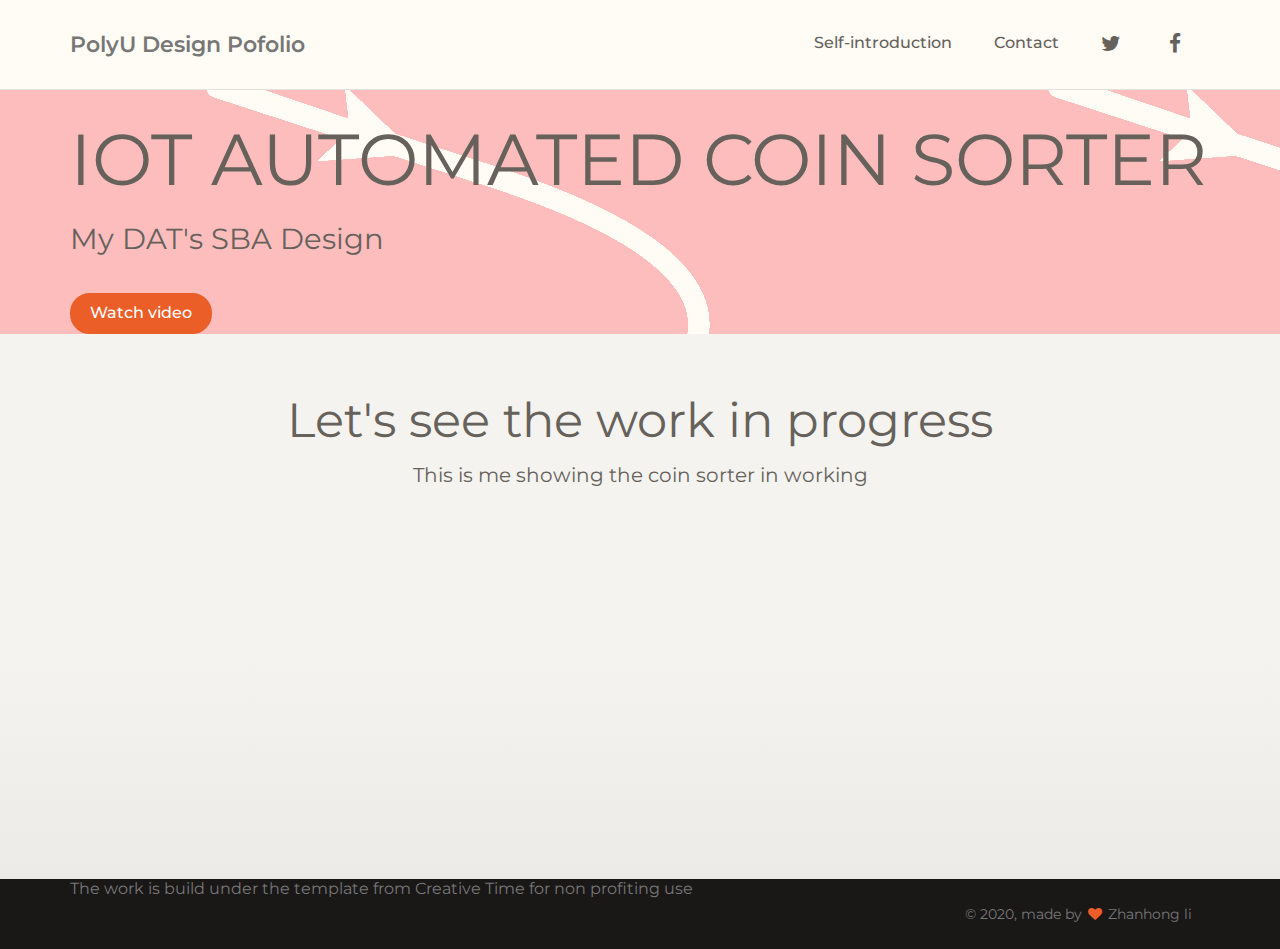
==== commit 1d60f3e1: "Update gg.html" ====
--- a/gg.html
+++ b/gg.html
@@ -21,1189 +21,96 @@
       
 </head>
 <body>
-<nav class="navbar navbar-ct-transparent" role="navigation-demo" id="demo-navbar">
-  <div class="container">
-    <!-- Brand and toggle get grouped for better mobile display -->
-    <div class="navbar-header">
-      <button type="button" class="navbar-toggle" data-toggle="collapse" data-target="#navigation-example-2">
-        <span class="sr-only">Toggle navigation</span>
-        <span class="icon-bar"></span>
-        <span class="icon-bar"></span>
-        <span class="icon-bar"></span>
-      </button>
-      <a href="http://www.creative-tim.com">
-           <div class="logo-container">
-                <div class="logo">
-                    <img src="assets/paper_img/new_logo.png" alt="Creative Tim Logo">
+    
+    <nav class="navbar navbar-default" role="navigation-demo" id="demo-navbar">
+      <div class="container">
+        <!-- Brand and toggle get grouped for better mobile display -->
+        <div class="navbar-header">
+          <button type="button" class="navbar-toggle" data-toggle="collapse" data-target="#navigation-example-2">
+            <span class="sr-only">Toggle navigation</span>
+            <span class="icon-bar"></span>
+            <span class="icon-bar"></span>
+            <span class="icon-bar"></span>
+          </button>
+          <a class="navbar-brand" href="">PolyU Design Pofolio</a>
+        </div>
+    
+        <!-- Collect the nav links, forms, and other content for toggling -->
+        <div class="collapse navbar-collapse" id="navigation-example-2">
+          <ul class="nav navbar-nav navbar-right">
+            <li>
+                <a href="#" class="btn btn-simple">Self-introduction</a>
+            </li>
+            <li>
+                <a href="#" class="btn btn-simple">Contact</a>
+            </li>
+            <li>
+                <a href="#" target="_blank" class="btn btn-simple"><i class="fa fa-twitter"></i></a>
+            </li>
+            <li>
+                <a href="#" target="_blank" class="btn btn-simple"><i class="fa fa-facebook"></i></a>
+            </li>
+           </ul>
+        </div><!-- /.navbar-collapse -->
+      </div><!-- /.container-->
+    </nav>         
+   
+    
+    <div class="wrapper">
+        <div class="landing-header" style="background-image: url('../assets/paper_img/pink.jpg');">
+            <div class="container">
+                <div class="motto">
+                    <h1 class="title-uppercase">IoT Automated Coin Sorter</h1>
+                    <h3>My DAT's SBA Design</h3>
+                    <br />
+                    <a  href="#video" class="btn btn-danger btn-fill ><i class="fa fa-play"></i>Watch video</a>
+                  
                 </div>
-                <div class="brand">
-                    Creative Tim
-                </div>
-            </div>
-      </a>
-    </div>
-
-<!-- Collect the nav links, forms, and other content for toggling -->
-    <div class="collapse navbar-collapse" id="navigation-example-2">
-      <ul class="nav navbar-nav navbar-right">
-          <li>
-            <a href="components.html" class="btn btn-danger btn-simple">Components</a>
-          </li>
-          <li>
-            <a href="tutorial.html" class="btn btn-danger btn-simple">Tutorial</a>
-          </li>
-          <li>
-            <a href="http://www.creative-tim.com/product/paper-kit" target="_blank" class="btn btn-danger btn-fill">Download</a>
-          </li>
-       </ul>
-    </div><!-- /.navbar-collapse -->
-  </div><!-- /.container-->
-</nav>         
-
-
-<div class="wrapper">
-    <div class="demo-header demo-header-image">
-            <div class="motto">
-                <h1 class="title-uppercase">Paper Kit</h1>
-                <h3>Make your mark with a new design.</h3>
-            </div>
-    </div>
-    
-    <div class="main">
-        <div class="section">
-         <div class="container tim-container">
-            <div class="tim-title">
-                <h2>Basic Elements</h2>
-            </div>
-            
-            <div id="buttons">
-                    <div class="tim-title">
-                        <h3>Buttons <br />
-                            <small> Pick your colour </small>
-                        </h3>
-                    </div>
+            </div>    
+        </div>
+        <div class="main">
+            <div class="section text-center landing-section">
+                <div class="container">
                     <div class="row">
                         <div class="col-md-8 col-md-offset-2">
-                            <button href="#fakelink" class="btn">Default</button>
-                            <button href="#fakelink" class="btn btn-primary">Primary</button>
-                            <button href="#fakelink" class="btn btn-info">Info</button>
-                            <button href="#fakelink" class="btn btn-success">Success</button>
-                            <button href="#fakelink" class="btn btn-warning">Warning</button>
-                            <button href="#fakelink" class="btn btn-danger">Danger</button>
-                            <button href="#fakelink" class="btn btn-neutral">Neutral</button>
-                        </div>
-                    </div>
-                    <br />
-                    <div class="row">
-                        <div class="col-md-8 col-md-offset-2">
-                            <button href="#fakelink" class="btn btn-fill">Default</button>
-                            <button href="#fakelink" class="btn btn-fill btn-primary">Primary</button>
-                            <button href="#fakelink" class="btn btn-fill btn-info">Info</button>
-                            <button href="#fakelink" class="btn btn-fill btn-success">Success</button>
-                            <button href="#fakelink" class="btn btn-fill btn-warning">Warning</button>
-                            <button href="#fakelink" class="btn btn-fill btn-danger">Danger</button>
-                            <button href="#fakelink" class="btn btn-fill btn-neutral">Neutral</button>
-                        </div>
-                    </div>
-                    <div class="tim-title">
-                        <h3><small>Pick your size</small></h3>
-                    </div>
-                    <div class="row">
-                        <div class="col-md-8 col-md-offset-2">
-                            <button href="#fakelink" class="btn btn-danger btn-xs">Download</button>
-                            <button href="#fakelink" class="btn btn-danger btn-sm">Download</button>
-                            <button href="#fakelink" class="btn btn-danger">Download</button>
-                            <button href="#fakelink" class="btn btn-danger btn-lg">Download</button>
-                        </div>
-                    </div>
-                    <div class="tim-title">
-                        <h3>Links</h3>
-                    </div>
-                    <div class="row">
-                        <div class="col-md-8 col-md-offset-2">
-                            <button href="#fakelink" class="btn btn-simple">Default</button>
-                            <button href="#fakelink" class="btn btn-simple btn-primary">Primary</button>
-                            <button href="#fakelink" class="btn btn-simple btn-info">Info</button>
-                            <button href="#fakelink" class="btn btn-simple btn-success">Success</button>
-                            <button href="#fakelink" class="btn btn-simple btn-warning">Warning</button>
-                            <button href="#fakelink" class="btn btn-simple btn-danger">Danger</button>
-                            <button href="#fakelink" class="btn btn-simple btn-neutral">Neutral</button>
-                        </div>
-                    </div>              
-            </div>
-        <!-- end buttons div -->
-        
-            <div id="inputs">
-                <div class="tim-title">
-                    <h3>Inputs</h3>
-                </div>
-                
-                 <div class="row">
-                        <div class="col-sm-3">
-                    	<div class="form-group">
-            	        	<input type="text" value="" placeholder="Inactive" class="form-control" />
-                    	</div>          
-                    </div>
-                    <div class="col-sm-3">
-                      <div class="form-group has-success">
-                        <input type="text" value="Success" class="form-control" />
-                      </div>
-                    </div>
-                    
-                    <div class="col-sm-3">
-                      <div class="form-group has-error has-feedback">
-                        <input type="text" value="Error" class="form-control" />
-                        <span class="fa fa-times form-control-feedback"></span>
-                      </div>
-                    </div>
-        
-                    <div class="col-sm-3">
-                    	<div class="input-group">
-                    	<!-- 	   Since the css properties cannot check the previous sibling of an element and for the design consistency we recommend to use the "input-group-addon" after the "form-control" like in this example -->
-                          <input type="text" value="Group Addon" class="form-control">
-                          <span class="input-group-addon"><i class="fa fa-group"></i></span>
-                        </div>       
-                    </div>
-                  </div> <!-- end row -->
-
-                <div class="row">
-                    <div class="col-sm-3">
-                        <div class="tim-title">
-                            <h3>Checkboxes</h3>
-                        </div>
-                        
-                          <label class="checkbox" for="checkbox1">
-                            <input type="checkbox" value="" id="checkbox1" data-toggle="checkbox">
-                            Unchecked
-                          </label>
-                          <label class="checkbox" for="checkbox2">
-                            <input type="checkbox" value="" id="checkbox2" data-toggle="checkbox" checked>
-                            Checked
-                          </label>
-                          <label class="checkbox" for="checkbox3">
-                            <input type="checkbox" value="" id="checkbox3" data-toggle="checkbox" disabled>
-                            Disabled unchecked
-                          </label>
-                          <label class="checkbox" for="checkbox4">
-                            <input type="checkbox" value="" id="checkbox4" data-toggle="checkbox" disabled checked>
-                            Disabled checked
-                          </label>
-                    </div>
-                    
-                    <div class="col-sm-3">
-                        <div class="tim-title">
-                            <h3>Radio Buttons</h3>
-                        </div>
-                        
-                           <label class="radio">
-                            <input type="radio" name="optionsRadios" data-toggle="radio" id="optionsRadios1" value="option1">
-                            <i></i>Radio is off
-                          </label>
-                          <label class="radio">
-                            <input type="radio" name="optionsRadios" data-toggle="radio" id="optionsRadios2" value="option1" checked>
-                            <i></i>Radio is on
-                          </label>
-                
-                          <label class="radio">
-                            <input type="radio" name="optionsRadiosDisabled" data-toggle="radio" id="optionsRadios3" value="option2" disabled>
-                            <i></i>Disabled radio is off
-                          </label>
-                          <label class="radio">
-                            <input type="radio" name="optionsRadiosDisabled" data-toggle="radio" id="optionsRadios4" value="option2" checked disabled>
-                            <i></i>Disabled radio is on
-                          </label>
-                        
-                    </div>      
-                </div><!--  end row -->
-        
-            </div><!--  end inputs -->
-            
-         </div>
-        </div>
-    </div>
-    
-    <div class="section section-light-blue">
-            <div class="container">
-                <div id="menu-dropdown">
-                <div class="row">
-                    <div class="col-md-6">
-                        <div class="tim-title">
-                            <h3>Menu</h3>
-                        </div>
-                        <br>
-                    
-                        <div id="navbar">
-                            <nav class="navbar navbar-default">
-                              <div class="container-fluid">
-                                <!-- Brand and toggle get grouped for better mobile display -->
-                                <div class="navbar-header">
-                                  <button type="button" class="navbar-toggle" data-toggle="collapse" data-target="#bs-example-navbar-collapse-1">
-                                    <span class="sr-only">Toggle navigation</span>
-                                    <span class="icon-bar"></span>
-                                    <span class="icon-bar"></span>
-                                    <span class="icon-bar"></span>
-                                  </button>
-                                  <a class="navbar-brand" href="#">Menu</a>
-                                </div>
-                            
-                                <!-- Collect the nav links, forms, and other content for toggling -->
-                                <div class="collapse navbar-collapse" id="bs-example-navbar-collapse-1">
-                                  <ul class="nav navbar-nav">
-                                    <li class="active"><a href="#">Link</a></li>
-                                    <li><a href="#">Link</a></li>
-                                    <li class="dropdown">
-                                      <a href="#" class="dropdown-toggle" data-toggle="dropdown">Dropdown <b class="caret"></b></a>
-<!--                                  You can add classes for different colours on the next element -->
-                                      <ul class="dropdown-menu dropdown-menu-right">
-                                        <li class="dropdown-header">Dropdown header</li>
-                                        <li><a href="#">Action</a></li>
-                                        <li><a href="#">Another action</a></li>
-                                        <li><a href="#">Something else here</a></li>
-                                        <li class="divider"></li>
-                                        <li><a href="#">Separated link</a></li>
-                                        <li class="divider"></li>
-                                        <li><a href="#">One more separated link</a></li>
-                                      </ul>
-                                    </li>
-                                  </ul>
-                                </div><!-- /.navbar-collapse -->
-                              </div><!-- /.container-fluid -->
-                            </nav>
-                        
-                        </div><!--  end navbar -->
-
-                    </div>
-                    <div class="col-md-6">
-                    </div>
-                </div> <!-- end row -->
-                
-                <div class="tim-title">
-                    <h3>Dropdown</h3>
-                    <br />
-                        <div id="navbar-dropdown">
-                            <nav class="navbar navbar-default">
-                              <div class="container-fluid">
-                                <!-- Brand and toggle get grouped for better mobile display -->
-                                <div class="navbar-header">
-                                  <button type="button" class="navbar-toggle" data-toggle="collapse" data-target="#bs-example-navbar-collapse-1">
-                                    <span class="sr-only">Toggle navigation</span>
-                                    <span class="icon-bar"></span>
-                                    <span class="icon-bar"></span>
-                                    <span class="icon-bar"></span>
-                                  </button>
-                                  <a class="navbar-brand" href="#">Dropdown Colors</a>
-                                </div>
-                            
-                                <!-- Collect the nav links, forms, and other content for toggling -->
-                                <div class="collapse navbar-collapse" id="bs-example-navbar-collapse-1">
-                                  <ul class="nav navbar-nav pull-right">
-<!--                                       default dropdown -->
-                                    <li class="dropdown">
-                                      <buttonn href="#" class="dropdown-toggle btn" data-toggle="dropdown">Default <b class="caret"></b></button>
-<!--                                  You can add classes for different colours on the next element -->
-                                      <ul class="dropdown-menu dropdown-menu-right">
-                                        <li class="dropdown-header">Dropdown header</li>
-                                        <li><a href="#">Action</a></li>
-                                        <li><a href="#">Another action</a></li>
-                                        <li><a href="#">Something else here</a></li>
-                                        <li class="divider"></li>
-                                        <li><a href="#">Separated link</a></li>
-                                        <li class="divider"></li>
-                                        <li><a href="#">One more separated link</a></li>
-                                      </ul>
-                                    </li>
-<!--                                       primary dropdown -->
-                                    <li class="dropdown">
-                                      <button href="#" class="dropdown-toggle btn btn-primary" data-toggle="dropdown">Primary <b class="caret"></b></button>
-<!--                                  You can add classes for different colours on the next element -->
-                                      <ul class="dropdown-menu dropdown-primary dropdown-menu-right">
-                                        <li class="dropdown-header">Dropdown header</li>
-                                        <li><a href="#">Action</a></li>
-                                        <li><a href="#">Another action</a></li>
-                                        <li><a href="#">Something else here</a></li>
-                                        <li class="divider"></li>
-                                        <li><a href="#">Separated link</a></li>
-                                        <li class="divider"></li>
-                                        <li><a href="#">One more separated link</a></li>
-                                      </ul>
-                                    </li>
-<!--                                       info dropdown -->
-                                    <li class="dropdown">
-                                      <button href="#" class="dropdown-toggle btn btn-info" data-toggle="dropdown">Info <b class="caret"></b></button>
-<!--                                  You can add classes for different colours on the next element -->
-                                      <ul class="dropdown-menu dropdown-info dropdown-menu-right">
-                                        <li class="dropdown-header">Dropdown header</li>
-                                        <li><a href="#">Action</a></li>
-                                        <li><a href="#">Another action</a></li>
-                                        <li><a href="#">Something else here</a></li>
-                                        <li class="divider"></li>
-                                        <li><a href="#">Separated link</a></li>
-                                        <li class="divider"></li>
-                                        <li><a href="#">One more separated link</a></li>
-                                      </ul>
-                                    </li>
-<!--                                       success dropdown -->
-                                    <li class="dropdown">
-                                      <button href="#" class="dropdown-toggle btn btn-success" data-toggle="dropdown">Success <b class="caret"></b></button>
-<!--                                  You can add classes for different colours on the next element -->
-                                      <ul class="dropdown-menu dropdown-success dropdown-menu-right">
-                                        <li class="dropdown-header">Dropdown header</li>
-                                        <li><a href="#">Action</a></li>
-                                        <li><a href="#">Another action</a></li>
-                                        <li><a href="#">Something else here</a></li>
-                                        <li class="divider"></li>
-                                        <li><a href="#">Separated link</a></li>
-                                        <li class="divider"></li>
-                                        <li><a href="#">One more separated link</a></li>
-                                      </ul>
-                                    </li>
-<!--                                       warning dropdown -->
-                                    <li class="dropdown">
-                                      <button href="#" class="dropdown-toggle btn btn-warning" data-toggle="dropdown">Warning <b class="caret"></b></button>
-<!--                                  You can add classes for different colours on the next element -->
-                                      <ul class="dropdown-menu dropdown-warning dropdown-menu-right">
-                                        <li class="dropdown-header">Dropdown header</li>
-                                        <li><a href="#">Action</a></li>
-                                        <li><a href="#">Another action</a></li>
-                                        <li><a href="#">Something else here</a></li>
-                                        <li class="divider"></li>
-                                        <li><a href="#">Separated link</a></li>
-                                        <li class="divider"></li>
-                                        <li><a href="#">One more separated link</a></li>
-                                      </ul>
-                                    </li>
-<!--                                       danger dropdown -->
-                                    <li class="dropdown">
-                                      <button href="#" class="dropdown-toggle btn btn-danger" data-toggle="dropdown">Danger <b class="caret"></b></button>
-<!--                                  You can add classes for different colours on the next element -->
-                                      <ul class="dropdown-menu dropdown-danger dropdown-menu-right">
-                                        <li class="dropdown-header">Dropdown header</li>
-                                        <li><a href="#">Action</a></li>
-                                        <li><a href="#">Another action</a></li>
-                                        <li><a href="#">Something else here</a></li>
-                                        <li class="divider"></li>
-                                        <li><a href="#">Separated link</a></li>
-                                        <li class="divider"></li>
-                                        <li><a href="#">One more separated link</a></li>
-                                      </ul>
-                                    </li>                                    
-                                    
-                                  </ul>
-                                </div><!-- /.navbar-collapse -->
-                              </div><!-- /.container-fluid -->
-                            </nav>
-                        
-                        </div><!--  end navbar -->
-                </div>
-                <br />
-                <div class="tim-title">
-                    <h3>Navigation</h3>
-                </div>
-            </div> <!-- end menu-dropdown -->
-
-            </div>                  
-    </div>
-</div>
-    <div id="navbar-full">
-        <div id="navbar">
-            <div class="navigation-example">
-<!--                 transparent navbar -->
-                <nav class="navbar navbar-ct-transparent" role="navigation-demo">
-                  <div class="container">
-                    <!-- Brand and toggle get grouped for better mobile display -->
-                    <div class="navbar-header">
-                      <button type="button" class="navbar-toggle" data-toggle="collapse" data-target="#navigation-example-2">
-                        <span class="sr-only">Toggle navigation</span>
-                        <span class="icon-bar"></span>
-                        <span class="icon-bar"></span>
-                        <span class="icon-bar"></span>
-                      </button>
-                      <a class="navbar-brand" href="#">Transparent</a>
-                    </div>
-                
-                <!-- Collect the nav links, forms, and other content for toggling -->
-                    <div class="collapse navbar-collapse" id="navigation-example-2">
-                      <ul class="nav navbar-nav navbar-right">
-                            <li>
-                                <a href="#">
-                                    <i class="fa fa-facebook-square"></i>
-                                    Facebook
-                                </a>
-                            </li>
-                            <li>
-                                <a href="#">
-                                    <i class="fa fa-twitter"></i>
-                                    Twitter
-                                </a>
-                            </li>
-                            <li>
-                                <a href="#">
-                                    <i class="fa fa-envelope"></i> 
-                                    Email
-                                </a>
-                            </li>
-                       </ul>
-                    </div><!-- /.navbar-collapse -->
-                  </div><!-- /.container-->
-                </nav> 
-                     
-<!--                  default navbar -->
-                <nav class="navbar navbar-default" role="navigation-demo">
-                  <div class="container">
-                    <!-- Brand and toggle get grouped for better mobile display -->
-                    <div class="navbar-header">
-                      <button type="button" class="navbar-toggle" data-toggle="collapse" data-target="#navigation-example-2">
-                        <span class="sr-only">Toggle navigation</span>
-                        <span class="icon-bar"></span>
-                        <span class="icon-bar"></span>
-                        <span class="icon-bar"></span>
-                      </button>
-                      <a class="navbar-brand" href="#">Default</a>
-                    </div>
-                
-                <!-- Collect the nav links, forms, and other content for toggling -->
-                    <div class="collapse navbar-collapse" id="navigation-example-2">
-                      <ul class="nav navbar-nav">
-                        <li>
-                            <a href="#" class="btn btn-simple">Link</a>
-                        </li>
-                        <li>
-                            <a href="#" target="_blank" class="btn btn-fill">Button</a>
-                        </li>
-                      </ul>
-                      <ul class="nav navbar-nav navbar-right">
-                            <li>
-                                <a href="#">
-                                    <i class="fa fa-facebook-square"></i>
-                                    Facebook
-                                </a>
-                            </li>
-                            <li>
-                                <a href="#">
-                                    <i class="fa fa-twitter"></i>
-                                    Twitter
-                                </a>
-                            </li>
-                            <li>
-                                <a href="#">
-                                    <i class="fa fa-envelope"></i> 
-                                    Email
-                                </a>
-                            </li>
-                       </ul>
-                    </div><!-- /.navbar-collapse -->
-                  </div><!-- /.container-->
-                </nav>         
-   
-<!--                  primary navbar -->
-                <nav class="navbar navbar-ct-primary" role="navigation-demo">
-                  <div class="container">
-                    <!-- Brand and toggle get grouped for better mobile display -->
-                    <div class="navbar-header">
-                      <button type="button" class="navbar-toggle" data-toggle="collapse" data-target="#navigation-example-2">
-                        <span class="sr-only">Toggle navigation</span>
-                        <span class="icon-bar"></span>
-                        <span class="icon-bar"></span>
-                        <span class="icon-bar"></span>
-                      </button>
-                      <a class="navbar-brand" href="#">Primary</a>
-                    </div>
-                
-                <!-- Collect the nav links, forms, and other content for toggling -->
-                    <div class="collapse navbar-collapse" id="navigation-example-2">
-                    <ul class="nav navbar-nav">
-                        <a href="#" class="btn btn-primary btn-simple">Link</a>
-                        <a href="#" target="_blank" class="btn btn-primary btn-fill">Button</a>
-
-                    </ul>
-                      <ul class="nav navbar-nav navbar-right">
-                            <li>
-                                <a href="#">
-                                    <i class="fa fa-facebook-square"></i>
-                                    Facebook
-                                </a>
-                            </li>
-                            <li>
-                                <a href="#">
-                                    <i class="fa fa-twitter"></i>
-                                    Twitter
-                                </a>
-                            </li>
-                            <li>
-                                <a href="#">
-                                    <i class="fa fa-envelope"></i> 
-                                    Email
-                                </a>
-                            </li>
-                       </ul>
-                    </div><!-- /.navbar-collapse -->
-                  </div><!-- /.container-->
-                </nav>         
-
-<!--                     info navbar -->
-                <nav class="navbar navbar-ct-info" role="navigation-demo">
-                  <div class="container">
-                    <!-- Brand and toggle get grouped for better mobile display -->
-                    <div class="navbar-header">
-                      <button type="button" class="navbar-toggle" data-toggle="collapse" data-target="#navigation-example-2">
-                        <span class="sr-only">Toggle navigation</span>
-                        <span class="icon-bar"></span>
-                        <span class="icon-bar"></span>
-                        <span class="icon-bar"></span>
-                      </button>
-                      <a class="navbar-brand" href="#">Info</a>
-                    </div>
-                
-                <!-- Collect the nav links, forms, and other content for toggling -->
-                    <div class="collapse navbar-collapse" id="navigation-example-2">
-                    <ul class="nav navbar-nav">
-                        <a href="#" class="btn btn-info btn-simple">Link</a>
-                        <a href="#" target="_blank" class="btn btn-info btn-fill">Button</a>
-                      </ul>
-                      <ul class="nav navbar-nav navbar-right">
-                            <li>
-                                <a href="#">
-                                    <i class="fa fa-facebook-square"></i>
-                                    Facebook
-                                </a>
-                            </li>
-                            <li>
-                                <a href="#">
-                                    <i class="fa fa-twitter"></i>
-                                    Twitter
-                                </a>
-                            </li>
-                            <li>
-                                <a href="#">
-                                    <i class="fa fa-envelope"></i> 
-                                    Email
-                                </a>
-                            </li>
-                       </ul>
-                    </div><!-- /.navbar-collapse -->
-                  </div><!-- /.container-->
-                </nav>         
-
-<!--                     success navbar -->
-                <nav class="navbar navbar-ct-success" role="navigation-demo">
-                  <div class="container">
-                    <!-- Brand and toggle get grouped for better mobile display -->
-                    <div class="navbar-header">
-                      <button type="button" class="navbar-toggle" data-toggle="collapse" data-target="#navigation-example-2">
-                        <span class="sr-only">Toggle navigation</span>
-                        <span class="icon-bar"></span>
-                        <span class="icon-bar"></span>
-                        <span class="icon-bar"></span>
-                      </button>
-                      <a class="navbar-brand" href="#">Success</a>
-                    </div>
-                
-                <!-- Collect the nav links, forms, and other content for toggling -->
-                    <div class="collapse navbar-collapse" id="navigation-example-2">
-                    <ul class="nav navbar-nav">
-                        <a href="#" class="btn btn-success btn-simple">Link</a>
-                        <a href="#" target="_blank" class="btn btn-success btn-fill">Button</a>
-                      </ul>
-                      <ul class="nav navbar-nav navbar-right">
-                            <li>
-                                <a href="#">
-                                    <i class="fa fa-facebook-square"></i>
-                                    Facebook
-                                </a>
-                            </li>
-                            <li>
-                                <a href="#">
-                                    <i class="fa fa-twitter"></i>
-                                    Twitter
-                                </a>
-                            </li>
-                            <li>
-                                <a href="#">
-                                    <i class="fa fa-envelope"></i> 
-                                    Email
-                                </a>
-                            </li>
-                       </ul>
-                    </div><!-- /.navbar-collapse -->
-                  </div><!-- /.container-->
-                </nav>         
-
-<!--                     warning navbar -->
-                <nav class="navbar navbar-ct-warning" role="navigation-demo">
-                  <div class="container">
-                    <!-- Brand and toggle get grouped for better mobile display -->
-                    <div class="navbar-header">
-                      <button type="button" class="navbar-toggle" data-toggle="collapse" data-target="#navigation-example-2">
-                        <span class="sr-only">Toggle navigation</span>
-                        <span class="icon-bar"></span>
-                        <span class="icon-bar"></span>
-                        <span class="icon-bar"></span>
-                      </button>
-                      <a class="navbar-brand" href="#">Warning</a>
-                    </div>
-                
-                <!-- Collect the nav links, forms, and other content for toggling -->
-                    <div class="collapse navbar-collapse" id="navigation-example-2">
-                    <ul class="nav navbar-nav">
-                        <a href="#" class="btn btn-warning btn-simple">Link</a>
-                        <a href="#" target="_blank" class="btn btn-warning btn-fill">Button</a>
-                      </ul>
-                      <ul class="nav navbar-nav navbar-right">
-                            <li>
-                                <a href="#">
-                                    <i class="fa fa-facebook-square"></i>
-                                    Facebook
-                                </a>
-                            </li>
-                            <li>
-                                <a href="#">
-                                    <i class="fa fa-twitter"></i>
-                                    Twitter
-                                </a>
-                            </li>
-                            <li>
-                                <a href="#">
-                                    <i class="fa fa-envelope"></i> 
-                                    Email
-                                </a>
-                            </li>
-                       </ul>
-                    </div><!-- /.navbar-collapse -->
-                  </div><!-- /.container-->
-                </nav>         
-
-<!--                     danger navbar -->
-                <nav class="navbar navbar-ct-danger" role="navigation-demo">
-                  <div class="container">
-                    <!-- Brand and toggle get grouped for better mobile display -->
-                    <div class="navbar-header">
-                      <button type="button" class="navbar-toggle" data-toggle="collapse" data-target="#navigation-example-2">
-                        <span class="sr-only">Toggle navigation</span>
-                        <span class="icon-bar"></span>
-                        <span class="icon-bar"></span>
-                        <span class="icon-bar"></span>
-                      </button>
-                      <a class="navbar-brand" href="#">Danger</a>
-                    </div>
-                
-                <!-- Collect the nav links, forms, and other content for toggling -->
-                    <div class="collapse navbar-collapse" id="navigation-example-2">
-                    <ul class="nav navbar-nav">
-                        <a href="#" class="btn btn-danger btn-simple">Link</a>
-                        <a href="#" target="_blank" class="btn btn-danger btn-fill">Button</a>
-                      </ul>
-                      <ul class="nav navbar-nav navbar-right">
-                            <li>
-                                <a href="#">
-                                    <i class="fa fa-facebook-square"></i>
-                                    Facebook
-                                </a>
-                            </li>
-                            <li>
-                                <a href="#">
-                                    <i class="fa fa-twitter"></i>
-                                    Twitter
-                                </a>
-                            </li>
-                            <li>
-                                <a href="#">
-                                    <i class="fa fa-envelope"></i> 
-                                    Email
-                                </a>
-                            </li>
-                       </ul>
-                    </div><!-- /.navbar-collapse -->
-                  </div><!-- /.container-->
-                </nav>         
-
-
-
-            </div><!--  navigation example -->
-        </div> <!-- end #navbar -->
-    </div> <!-- end navbar-full -->
-<div class="wrapper">  
-    <div class="main">
-        <div class="section section-nude">
-        <div class="container tim-container">
-             <div id="sliders-navigation">
-                <div class="row">
-                    <div class="col-md-6">
-                        <div class="tim-title">
-                            <h3>Progress Bars</h3>
-                        </div>
-                        <div class="progress">
-                          <div class="progress-bar" role="progressbar" aria-valuenow="60" aria-valuemin="0" aria-valuemax="100" style="width: 30%;">
-                            <span class="sr-only">60% Complete</span>
-                          </div>
-                        </div>
-                        <div class="progress">
-                          <div class="progress-bar progress-bar-info" role="progressbar" aria-valuenow="60" aria-valuemin="0" aria-valuemax="100" style="width: 60%;">
-                            <span class="sr-only">60% Complete</span>
-                          </div>
-                        </div>
-                        <div class="progress">
-                          <div class="progress-bar progress-bar-success" style="width: 35%">
-                            <span class="sr-only">35% Complete (success)</span>
-                          </div>
-                          <div class="progress-bar progress-bar-warning" style="width: 20%">
-                            <span class="sr-only">20% Complete (warning)</span>
-                          </div>
-                          <div class="progress-bar progress-bar-danger" style="width: 10%">
-                            <span class="sr-only">10% Complete (danger)</span>
-                          </div>
-                        </div>
-                        <div class="tim-title">
-                            <h3>Sliders</h3>
-                        </div>
-                        <div id="slider-default" class="slider-info"></div>
-                        <br>
-                        <div id="slider-range" class="slider-success"></div>
-                        
-                    </div> <!-- progress bar -->
-                    
-                    <div class="col-md-6">
-                         <div class="tim-title">
-                            <h3>Navigation Menu</h3>
-                        </div>    
-<!--                         We added two wrappers with the classes "nav-tabs-navigation" and "nav-tabs-wrapper" so the name of the tabs can be aligned to the center of the container they're placed in -->
-                        <div class="nav-tabs-navigation">
-                            <div class="nav-tabs-wrapper">
-                            <ul id="tabs" class="nav nav-tabs" data-tabs="tabs">
-                                <li class="active"><a href="#home" data-toggle="tab">Home</a></li>
-                                <li><a href="#profile" data-toggle="tab">Profile</a></li>
-                                <li><a href="#messages" data-toggle="tab">Messages</a></li>
-                            </ul>
-                            </div>
-                        </div>
-                        <div id="my-tab-content" class="tab-content text-center">
-                            <div class="tab-pane active" id="home">
-                                <p>Here is information about home.</p>
-                            </div>
-                            <div class="tab-pane" id="profile">
-                                <p>Here is your profile.</p>
-                            </div>
-                            <div class="tab-pane" id="messages">
-                                <p>Here are your messages.</p>
-                            </div>
-                        </div>
-                        <br />
-                        
-                        <ul class="nav nav-pills nav-pills-danger" role="tablist">
-                              <li class="active">
-                                <a href="#info" role="tab" data-toggle="tab">
-                                     Info
-                                </a>
-                              </li>
-                              <li>
-                                <a href="#description" role="tab" data-toggle="tab">
-                                     Menu
-                                </a>
-                              </li>
-                              <li>
-                                <a href="#concept" role="tab" data-toggle="tab">
-                                     Concept
-                                </a>
-                              </li>
-                        </ul>
-                        <br />
-                        <div class="tim-title">
-                            <h3>Pagination</h3>
-                        </div>  
-                        <ul class="pagination pagination-danger"> 
-                         <!--   color-classes: "pagination-primary", "pagination-info", "pagination-success", "pagination-warning", "pagination-danger"       
-                         -->
-                          <li><a href="javascript:void(0);">&laquo;</a></li>
-                          <li><a href="javascript:void(0);">1</a></li>
-                          <li><a href="javascript:void(0);">2</a></li>
-                          <li class="active"><a href="javascript:void(0);">3</a></li>
-                          <li><a href="javascript:void(0);">4</a></li>
-                          <li><a href="javascript:void(0);">5</a></li>
-                          <li><a href="javascript:void(0);">&raquo;</a></li>
-                        </ul>      
-                        
-                    </div> <!-- navigation menu -->
-                </div>
-            </div><!--  end sliders-navigation -->
-            
-            
-            <div id="labels-badges">
-                <div class="row">
-                    <div class="col-md-6">
-                        <div class="tim-title">
-                            <h3>Labels </h3>
-                        </div>
-                        <span class="label label-default">Default</span>
-                        <span class="label label-primary">Primary</span>
-                        <span class="label label-info">Info</span>
-                        <span class="label label-success">Success</span>
-                        <span class="label label-warning">Warning</span>
-                        <span class="label label-danger">Danger</span>
-                  
-                    </div>
-                    <div class="col-md-6">
-                    </div>
-                </div> <!-- end row -->
-            </div> <!-- end labels-badges -->
-            <br>
-            <div class="tim-title">
-                <h3>Notifications</h3>
-            </div> 
-            
-        </div> <!-- end container -->
-    
-        </div>
-    </div> <!-- end main -->
-    
-    <div id="notifications">
-        <div class="alert alert-info">
-            <div class="container">
-            <b>Lorem ipsum</b> dolor sit amet, consectetuer adipiscing elit, sed diam nonummy nibh euismod tincidunt ut laoreet dolore magna aliquam erat volutpat.
-            </div>
-        </div>
-        <div class="alert alert-success">
-            <div class="container">
-            <b>Lorem ipsum</b> dolor sit amet, consectetuer adipiscing elit, sed diam nonummy nibh euismod tincidunt ut laoreet dolore magna aliquam erat volutpat.
-            </div>
-        </div>
-        <div class="alert alert-warning">
-             <div class="container">
-                 <b>Lorem ipsum</b> dolor sit amet, consectetuer adipiscing elit, sed diam nonummy nibh euismod tincidunt ut laoreet dolore magna aliquam erat volutpat.
-            </div>
-        </div>
-        <div class="alert alert-danger">
-             <div class="container">
-                 <b>Lorem ipsum</b> dolor sit amet, consectetuer adipiscing elit, sed diam nonummy nibh euismod tincidunt ut laoreet dolore magna aliquam erat volutpat.
-            </div>
-        </div>
-        <div class="clearfix"></div>
-    </div><!--  end notifications -->    
-            
-    <div class="main">
-        <div class="section section-nude">
-            <div class="container tim-container">
-                <div class="tim-title">
-                    <h2>Typography</h2>
-                </div>   
-                <div id="typography">
-                    <div class="row">
-                        <div class="tim-typo">
-                            <h1><span class="tim-note">Header 1</span>Thinking in textures </h1>
-                        </div>
-                        <div class="tim-typo">
-                            <h2><span class="tim-note">Header 2</span>Thinking in textures</h2>
-                        </div>
-                        <div class="tim-typo">
-                            <h3><span class="tim-note">Header 3</span>Thinking in textures</h3>
-                        </div>
-                        <div class="tim-typo">
-                            <h4><span class="tim-note">Header 4</span>Thinking in textures</h4>
-                        </div>
-                        <div class="tim-typo">
-                            <h5><span class="tim-note">Header 5</span>Thinking in textures</h5>
-                        </div>
-                         <div class="tim-typo">
-                            <h6><span class="tim-note">Header 6</span>Thinking in textures</h6>
-                        </div>
-                        <div class="tim-typo">
-                            <p><span class="tim-note">Paragraph</span>            
-                                Lorem ipsum dolor sit amet, consectetuer adipiscing elit, sed diam nonummy nibh euismod tincidunt ut laoreet dolore magna aliquam erat volutpat. Ut wisi enim ad minim veniam.</p>
-                        </div>
-                        <div class="tim-typo">
-                            <span class="tim-note">Quote</span>      
-                            <blockquote> 
-                             <p>
-                             Lorem ipsum dolor sit amet, consectetuer adipiscing elit, sed diam nonummy nibh euismod tincidunt ut laoreet dolore magna aliquam erat volutpat. Ut wisi enim ad minim veniam.
-                             </p>
-                             <small>
-                             Steve Jobs, CEO Apple
-                             </small>
-                            </blockquote>
-                        </div>
-                        
-                        <div class="tim-typo">
-                            <span class="tim-note">Muted Text</span>
-                            <p class="text-muted">            
-                            Lorem ipsum dolor sit amet, consectetuer adipiscing elit, sed diam nonummy nibh euismod tincidunt...                        </p>
-                        </div> 
-                        <div class="tim-typo">
-                            <span class="tim-note">Primary Text</span>
-                            <p class="text-primary">            
-                            Lorem ipsum dolor sit amet, consectetuer adipiscing elit, sed diam nonummy nibh euismod tincidunt...                        </p>
-                        </div> 
-                        <div class="tim-typo">
-                            <span class="tim-note">Info Text</span>
-                            <p class="text-info">            
-                            Lorem ipsum dolor sit amet, consectetuer adipiscing elit, sed diam nonummy nibh euismod tincidunt...                        </p>
-                        </div> 
-                        <div class="tim-typo">
-                            <span class="tim-note">Success Text</span>
-                            <p class="text-success">            
-                            Lorem ipsum dolor sit amet, consectetuer adipiscing elit, sed diam nonummy nibh euismod tincidunt...                        </p>
-                        </div> 
-                        <div class="tim-typo">
-                            <span class="tim-note">Warning Text</span>
-                            <p class="text-warning">            
-                            Lorem ipsum dolor sit amet, consectetuer adipiscing elit, sed diam nonummy nibh euismod tincidunt...
-                            </p>
-                        </div> 
-                        <div class="tim-typo">
-                            <span class="tim-note">Danger Text</span>
-                            <p class="text-danger">            
-                            Lorem ipsum dolor sit amet, consectetuer adipiscing elit, sed diam nonummy nibh euismod tincidunt...                        </p>
-                        </div> 
-                        <div class="tim-typo">
-                            <h2><span class="tim-note">Small Tag</span>Header with small subtitle <br><small>".small" is a tag for the headers</small> </h2>
-                        </div>                         
-                    </div>
-                </div> 
-                <!--   end typography -->
-                <div class="space"></div>
-                <div id="images">
-                     <div class="tim-title">
-                        <h2>Images</h2>
-                    </div>
-                    <br>
-                    <div class="row">
-                        <div class="col-xs-8 col-sm-6 col-md-3">
-                            <h4>Rounded Image</h4>
-                            <img src="assets/paper_img/thinking_in_textures.png" alt="Rounded Image" class="img-rounded img-responsive">
-                            <div class="img-details">
-                                <div class="author">
-                                    <img src="assets/paper_img/chet_faker_1.jpg" alt="Circle Image" class="img-circle img-no-padding img-responsive">
-                                </div>
-                                <p>Chet Faker</p>
-                            </div>
-                            
-                        </div>
-                        <div class="col-xs-6  col-sm-3 col-md-2 col-md-offset-1">
-                            <h4>Circle Image</h4><br />
-                            <img src="assets/paper_img/placeholder.jpg" alt="Circle Image" class="img-circle img-no-padding img-responsive">
-                            <p class="text-center">Placeholder</p>
-                        </div>
-                        <div class="col-xs-6  col-sm-3 col-md-2 col-md-offset-1">
-                            <h4>Thumbnail</h4><br />
-                            <img src="assets/paper_img/chet_faker_2.jpg" alt="Thumbnail Image" class="img-thumbnail img-responsive">
-                            <p class="text-center">Chet Faker</p>
-                        </div>
-                    </div>
-                    <div class="row">
-                    
-                    </div>
-                </div>  
-            <!--   end images -->
-            
-            </div><!-- end container -->
-        </div>
-        <div class="section section-dark-blue">
-            <div class="container">
-                <div class="tim-title">
-                    <h2>Javascript components</h2>
-                </div>
-            
-                <div class="row" id="modals">
-                    <div class="col-md-6">
-                        <div class="tim-title">
-                            <h3>Modal</h3>
-                        </div>
-                        
-                        <!-- Button trigger modal, modals must be placed outside the global wrapper -->
-                        <button class="btn btn-neutral" data-toggle="modal" data-target="#myModal">
-                          Launch demo modal
-                        </button>
-                    </div>
-                    <div class="col-md-6">
-                        <div class="tim-title">
-                            <h3>Tooltips</h3>
-                        </div>
-                        <button type="button" class="btn btn-neutral btn-tooltip" data-toggle="tooltip" data-placement="left" title="Tooltip on left">On left</button>
-            
-                        <button type="button" class="btn btn-neutral btn-tooltip" data-toggle="tooltip" data-placement="top" title="Tooltip on top">On top</button>
-                        
-                        <button type="button" class="btn btn-neutral btn-tooltip" data-toggle="tooltip" data-placement="bottom" title="Tooltip on bottom">On bottom</button>
-                        
-                        <button type="button" class="btn btn-neutral btn-tooltip" data-toggle="tooltip" data-placement="right" title="Tooltip on right">On right</button>
-                    </div>
-                    <div class="clearfix"></div><br><br>
-                <!--     end tooltips -->
-                <div class="col-md-6">
-                    <div class="tim-title">
-                        <h3>Datepicker</h3>
-                    </div>
-                    <div class="row">
-                        <div class="col-md-6">
-                            <input class="datepicker form-control" type="text"/>
+                            <h2>Let's  see the work in progress</h2>
+                            <h5>This is me showing the coin sorter in working</h5>
+                            <br />
+<div>
+                           <iframe id="video"
+width="320" height="315" src="https://www.youtube.com/embed/mdkmhx_SP3g" frameborder="0" allow="accelerometer; autoplay; encrypted-media; gyroscope; picture-in-picture" allowfullscreen>
+	</iframe>
+		</div>
                         </div>
                     </div>
                 </div>
-                 <div class="col-md-6">
-                        <div class="tim-title">
-                            <h3>Popovers</h3>
-                        </div>
-                        <button type="button" class="btn btn-neutral" data-toggle="popover" data-placement="left" title="Popover on left" data-content="Here will be some very useful information about his popover.<br> Here will be some very useful information about his popover." data-html="true">On left</button>
-                        <button type="button" class="btn btn-neutral" data-toggle="popover" data-placement="top" title="Popover on top" data-content="Here will be some very useful information about his popover.">On top</button>
-                        <button type="button" class="btn btn-neutral" data-toggle="popover" data-placement="bottom" title="Popover on bottom" data-content="Here will be some very useful information about his popover.">On bottom</button>
-                        
-                        <button type="button" class="btn btn-neutral" data-toggle="popover" data-placement="right" title="Popover on right" data-content="Here will be some very useful information about his popover.">On right</button>
-                        
-                    </div>
-                    <div class="clearfix"></div><br><br>   
-                </div><!--  end row -->
-                
-                <div class="tim-title">
-                    <h3>Carousel</h3>
+            </div>  
+            
+           
+                    
                 </div>
             </div>
-        </div>
-    </div> <!-- end main -->
+        </div>     
+    </div>
     
-    <div id="carousel">
-        <div id="carousel-example-generic" class="carousel slide" data-ride="carousel">
-        <div class="carousel slide" data-ride="carousel">
-
-              <!-- Indicators -->
-              <ol class="carousel-indicators">
-                <li data-target="#carousel-example-generic" data-slide-to="0" class="active"></li>
-                <li data-target="#carousel-example-generic" data-slide-to="1"></li>
-                <li data-target="#carousel-example-generic" data-slide-to="2"></li>
-              </ol>
-            
-              <!-- Wrapper for slides -->
-              <div class="carousel-inner">
-                <div class="item active">
-                  <img src="assets/paper_img/pencils.jpg" alt="Awesome Image">
-                </div>
-                <div class="item">
-                  <img src="assets/paper_img/shoes.jpg" alt="Awesome Image">
-                </div>
-                <div class="item">
-                  <img src="assets/paper_img/types.jpg" alt="Awesome Image">
-                </div>
-              </div>
-            
-              <!-- Controls -->
-              <a class="left carousel-control" href="#carousel-example-generic" data-slide="prev">
-                <span class="fa fa-angle-left"></span>
-              </a>
-              <a class="right carousel-control" href="#carousel-example-generic" data-slide="next">
-                <span class="fa fa-angle-right"></span>
-              </a>
-        </div>
-    </div> <!-- end carousel -->
+    <footer class="footer-demo section-dark">
+        <div class="container">
+            <nav class="pull-left">
+                <ul>
     
-</div> <!-- end wrapper -->
-
-    <!-- </div> -->
-    <div class="main">
-        <div class="section section-white section-with-space">
-            <div class="container tim-container text-center">
-                <div class="row">
-                    <div class="col-md-8 col-md-offset-2 text-center">
-                        <h2>Completed with examples</h2>
-                        <p>The kit comes with three pre-built pages to help you get started faster. You can change the text and images and you're good to go. More importantly, looking at them will give you a picture of what you can built with this powerful kit.</p>
-                    </div>
-                </div>
-                <div class="row example-pages">
-                    <div class="col-md-4">
-                        <a href="examples/landing.html" target="_blank">
-                            <img src="assets/paper_img/examples/landing.jpg" alt="Rounded Image" class="img-rounded img-responsive">
-                            <h5>Landing Page</h5>
+             
+                    <li>
+                        <a href="">
+                            The work is build under the template from Creative Time for non profiting use
                         </a>
-                    </div>
-                    <div class="col-md-4">
-                        <a href="examples/register.html" target="_blank">
-                            <img src="assets/paper_img/examples/register.jpg" alt="Rounded Image" class="img-rounded img-responsive">
-                            <h5>Register</h5>
-                        </a>
-                    </div>
-                    <div class="col-md-4">
-                        <a href="examples/profile.html" target="_blank">
-                            <img src="assets/paper_img/examples/profile.jpg" alt="Rounded Image" class="img-rounded img-responsive">
-                            <h5>Profile</h5>
-                        </a>
-                    </div>
-                </div>
+                    </li>
+                </ul>
+            </nav>
+            <div class="copyright pull-right">
+                &copy; 2020, made by <i class="fa fa-heart heart"></i>  Zhanhong li
             </div>
         </div>
-        <div class="section section-nude section-with-space">
-            <div class="container tim-container">
-                <div class="row">
-                    <div class="col-md-8 col-md-offset-2 text-center">
-                        <h2>Do you like what you see?</h2>
-                        <p>Cause if you do, it can be yours for free. Hit the button below to navigate to Creative Tim where you can find the kit. Start a new project or give an old Bootstrap project a new look, we've got you covered. </p>
-                    </div>
-                    <div class="col-xs-8 col-xs-offset-2 col-sm-4 col-sm-offset-4 col-md-4 col-md-offset-4 download-area">
-                        <a href="http://www.creative-tim.com/product/paper-kit" class="btn btn-danger btn-fill btn-block btn-lg">Download</a>
-                    </div>
-                </div>
-                <div class="row sharing-area text-center">
-                        <h3>Sharing is caring!</h3>
-                        <a href="#" class="btn">
-                            <i class="fa fa-twitter"></i>
-                            Twitter
-                        </a>
-                        <a href="#" class="btn">
-                            <i class="fa fa-facebook-square"></i>
-                            Facebook
-                        </a>
-                </div>
-            </div>
-        </div>
-    </div>
-
-    <footer class="footer-demo section-dark">
-    <div class="container">
-        <nav class="pull-left">
-            <ul>
-
-                <li>
-                    <a href="http://www.creative-tim.com">
-                        Creative Tim
-                    </a>
-                </li>
-                <li>
-                    <a href="http://blog.creative-tim.com">
-                       Blog
-                    </a>
-                </li>
-                <li>
-                    <a href="http://www.creative-tim.com/product/rubik">
-                        Licenses 
-                    </a>
-                </li>
-            </ul>
-        </nav>
-        <div class="copyright pull-right">
-            &copy; 2015, made with <i class="fa fa-heart heart"></i> by Creative Tim
-        </div>
-    </div>
-</footer>
-</div>
-<!-- Modal -->
-<div class="modal fade" id="myModal" tabindex="-1" role="dialog" aria-labelledby="myModalLabel" aria-hidden="true">
-  <div class="modal-dialog">
-    <div class="modal-content">
-      <div class="modal-header">
-        <button type="button" class="close" data-dismiss="modal" aria-hidden="true">&times;</button>
-        <h4 class="modal-title" id="myModalLabel">Modal title</h4>
-      </div>
-      <div class="modal-body">
-        <p>Far far away, behind the word mountains, far from the countries Vokalia and Consonantia, there live the blind texts. Separated they live in Bookmarksgrove right at the coast of the Semantics, a large language ocean. A small river named Duden flows by their place and supplies it with the necessary regelialia. It is a paradisematic country, in which roasted parts of sentences fly into your mouth. Even the all-powerful Pointing has no control about the blind texts it is an almost unorthographic life One day however a small line of blind text by the name of Lorem Ipsum decided to leave for the far World of Grammar. </p>
-      </div>
-      <div class="modal-footer">
-        <div class="left-side">
-            <button type="button" class="btn btn-default btn-simple" data-dismiss="modal">Never mind</button>
-        </div>
-        <div class="divider"></div>
-        <div class="right-side">
-            <button type="button" class="btn btn-danger btn-simple">Delete</button>
-        </div>
-      </div>
-    </div>
-  </div>
-</div>
-
-<!--    end modal -->
-
+    </footer>
 
 </body>
 
@@ -1219,4 +126,4 @@
 	<script src="assets/js/bootstrap-datepicker.js"></script>
 	
 	<script src="assets/js/ct-paper.js"></script>    
-</html>+</html>
